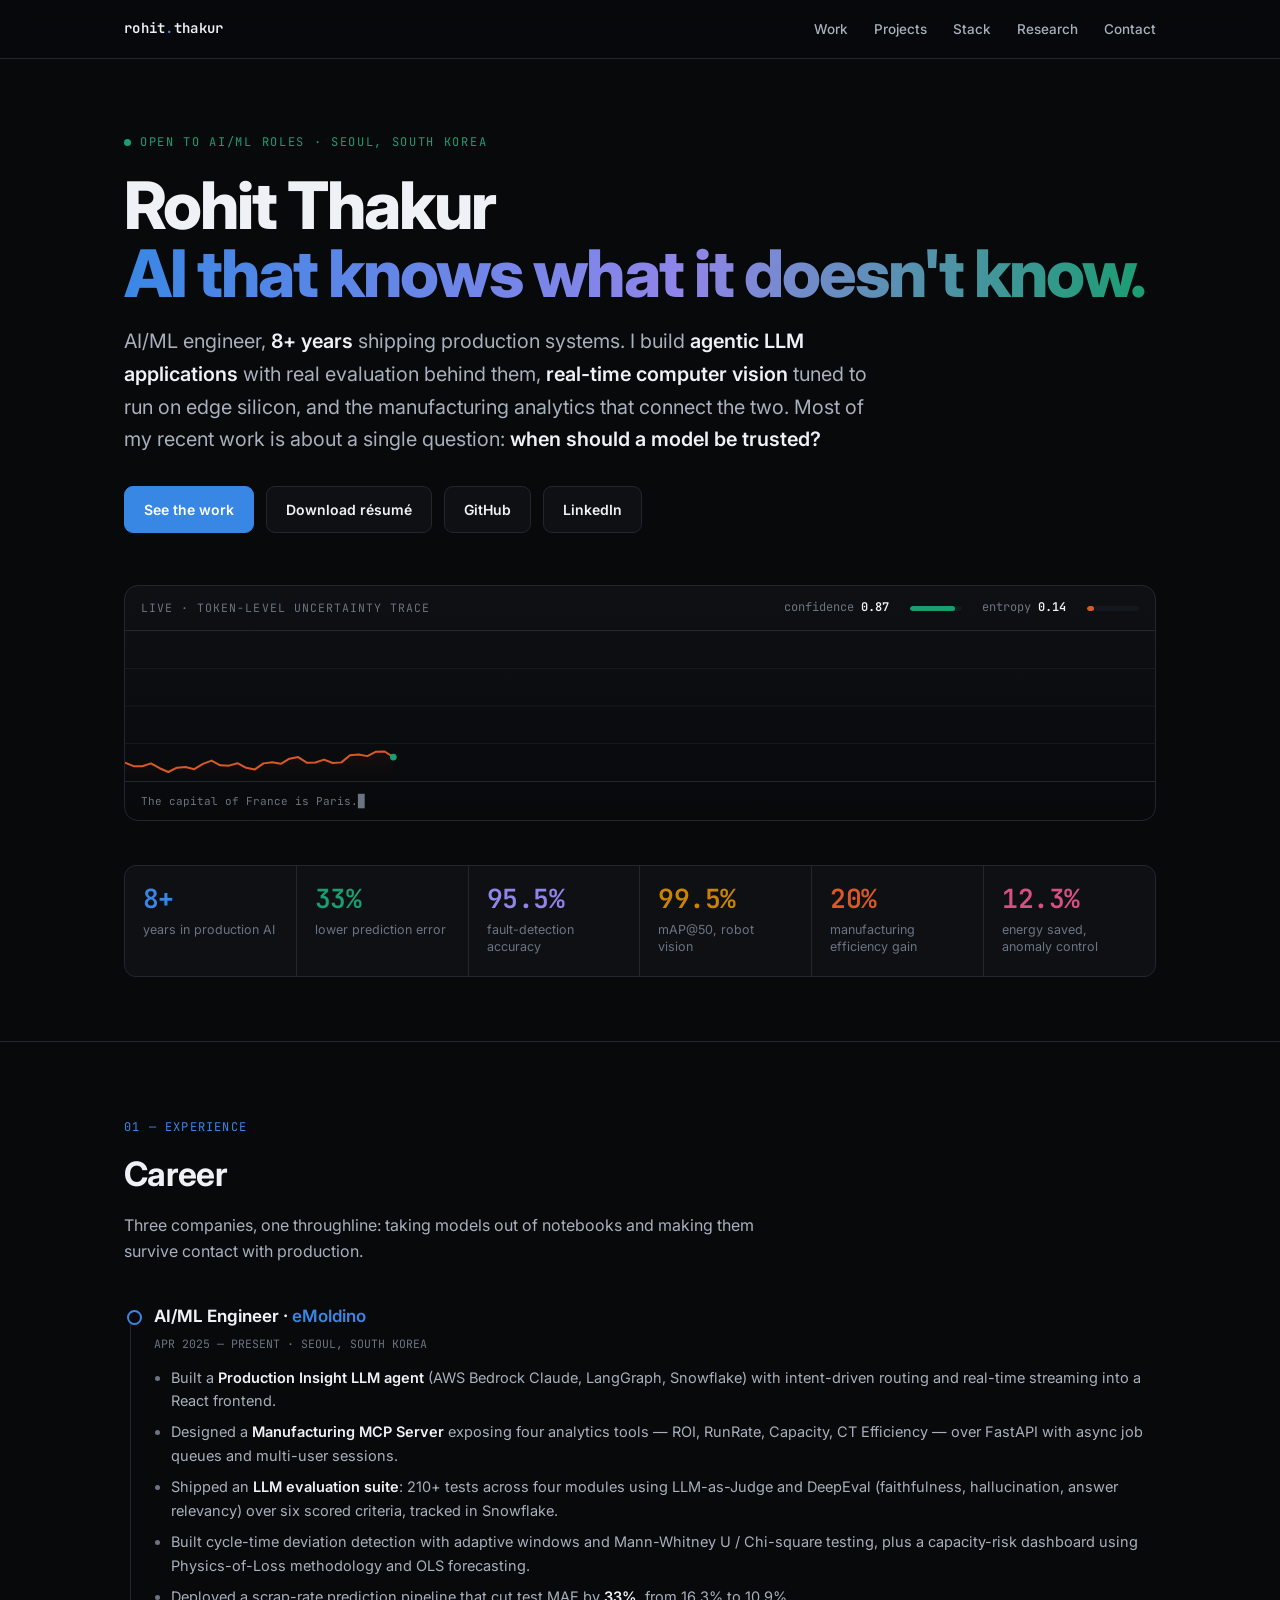
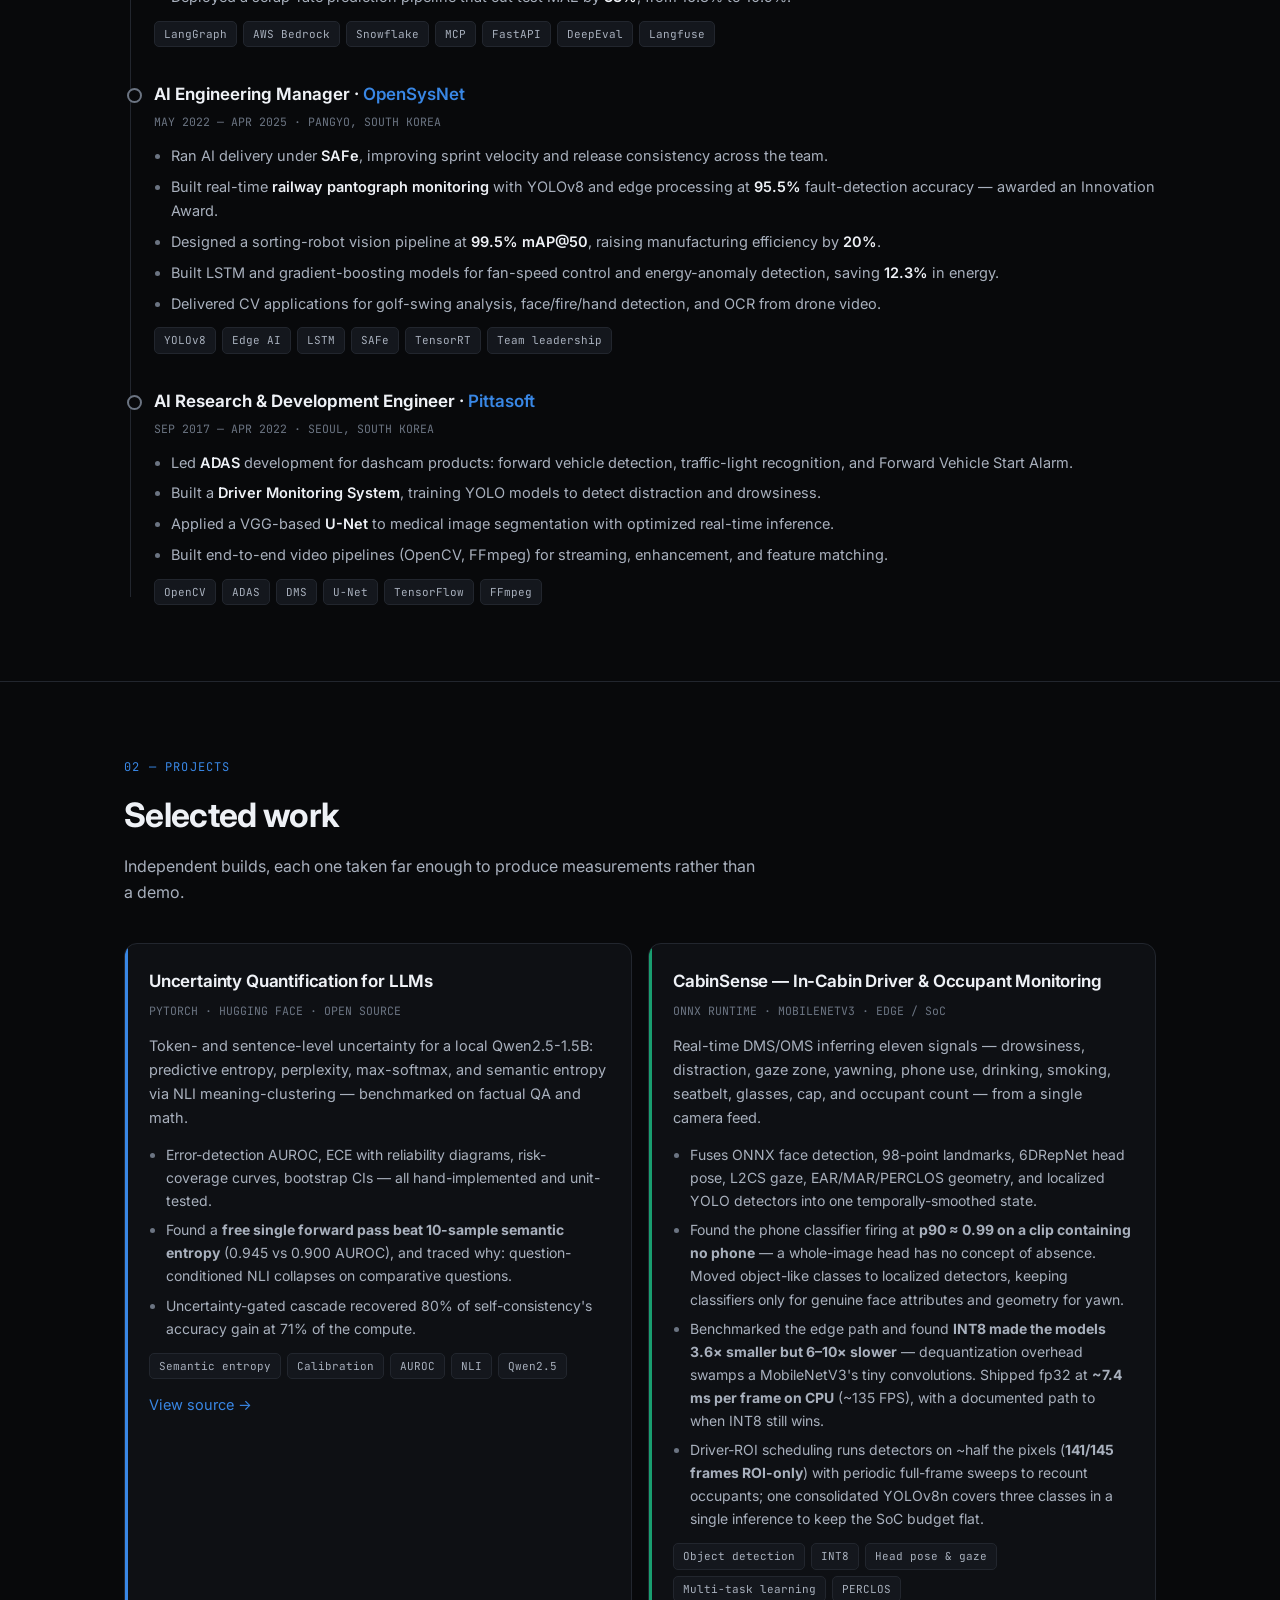
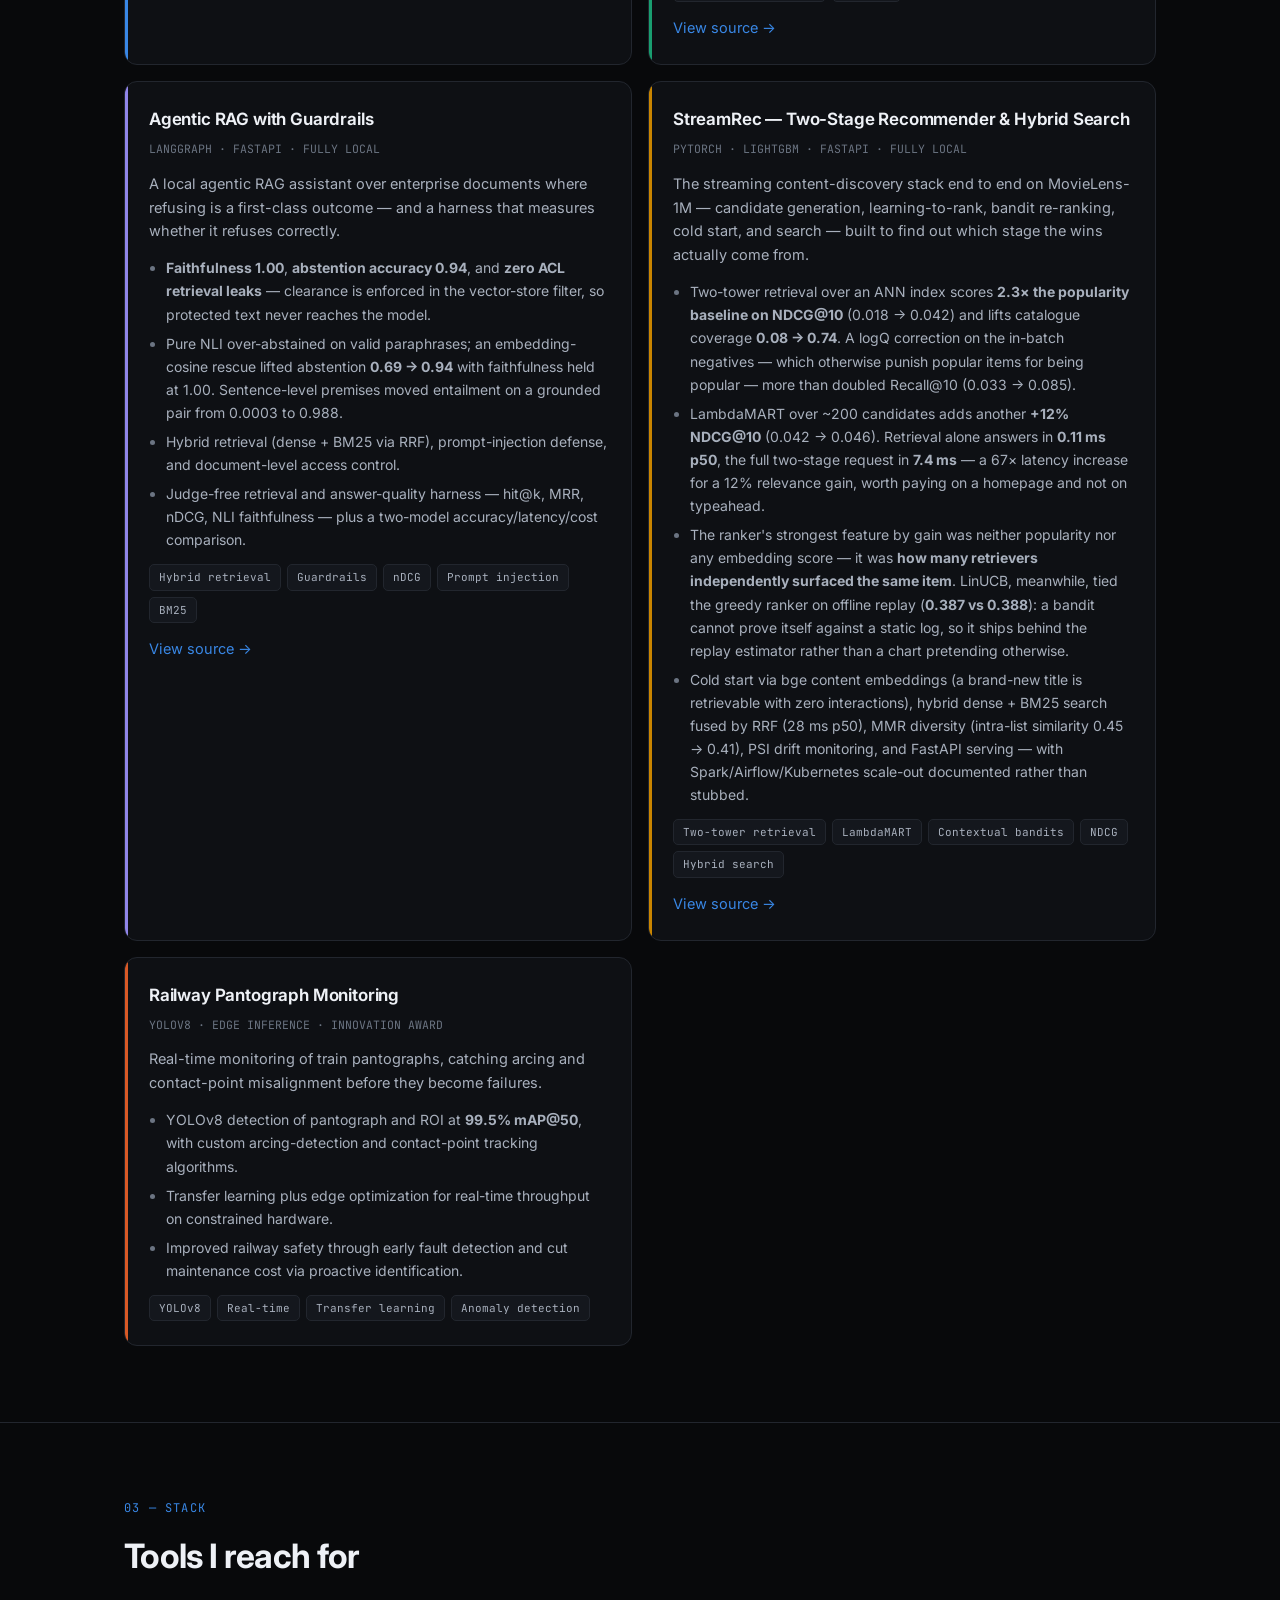
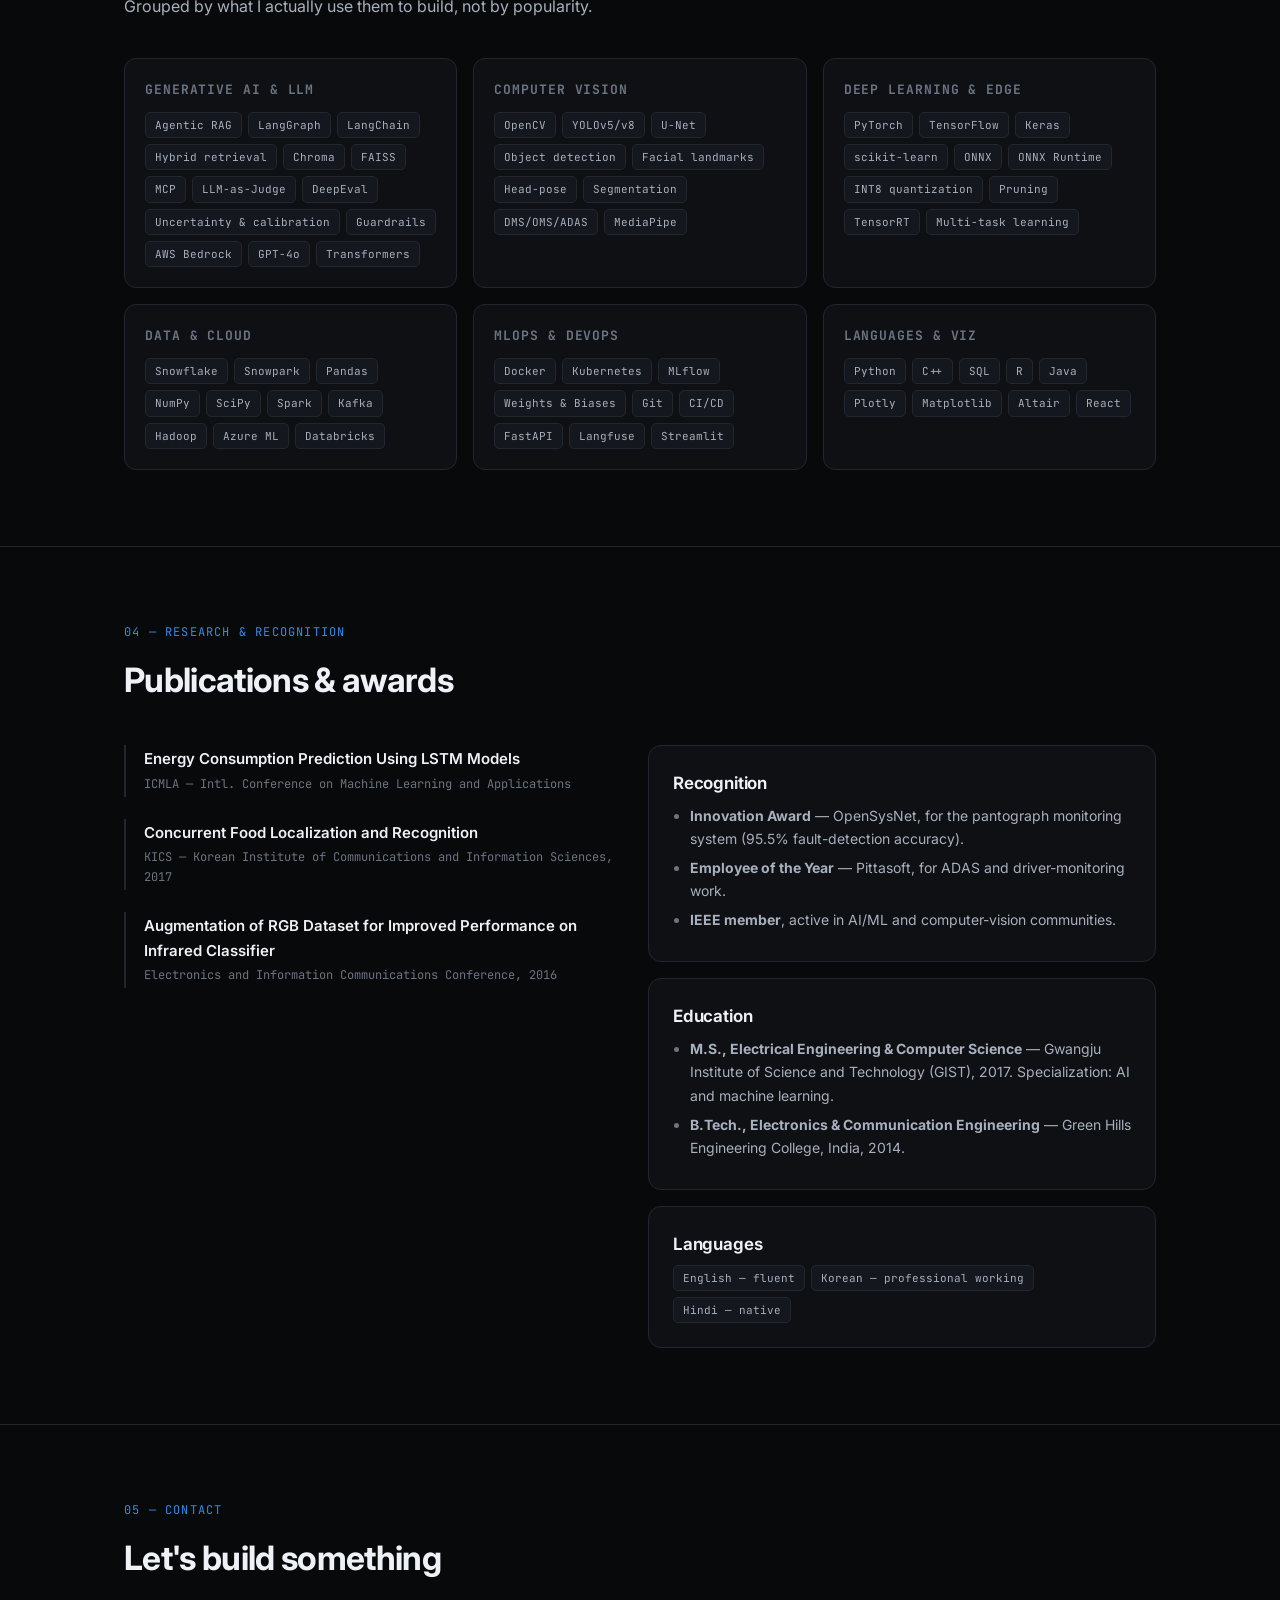
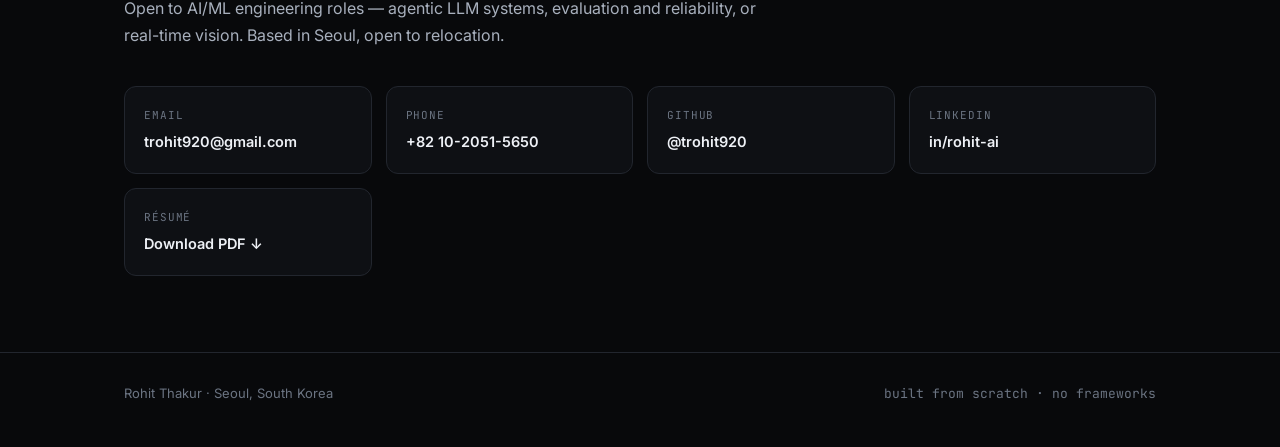
==== index.html @ 55d4eff2 "Add StreamRec project card" ====
<!doctype html>
<html lang="en">
<head>
<meta charset="utf-8">
<meta name="viewport" content="width=device-width, initial-scale=1">
<title>Rohit Thakur — AI/ML Engineer</title>
<meta name="description" content="AI/ML engineer with 8+ years building production AI: agentic LLM systems with measured evaluation, real-time edge computer vision, and manufacturing analytics. Seoul, South Korea.">
<meta name="author" content="Rohit Thakur">
<meta property="og:title" content="Rohit Thakur — AI/ML Engineer">
<meta property="og:description" content="Agentic LLM systems, uncertainty quantification, and real-time edge vision. 8+ years shipping production AI.">
<meta property="og:type" content="website">
<meta property="og:url" content="https://trohit920.github.io">
<link rel="preconnect" href="https://fonts.googleapis.com">
<link rel="preconnect" href="https://fonts.gstatic.com" crossorigin>
<link href="https://fonts.googleapis.com/css2?family=Inter:wght@300;400;500;600;700;800&family=JetBrains+Mono:wght@400;500;600&display=swap" rel="stylesheet">
<link rel="icon" href="data:image/svg+xml,<svg xmlns='http://www.w3.org/2000/svg' viewBox='0 0 100 100'><text y='.9em' font-size='90'>📐</text></svg>">
<style>
:root{
  --bg:#08090b; --bg-1:#0e1014; --bg-2:#14171d; --line:#22262e;
  --ink:#eef1f6; --ink-2:#a8b0bd; --ink-3:#6b7482;
  --blue:#3987e5; --aqua:#199e70; --orange:#d95926; --yellow:#c98500; --violet:#9085e9;
  --mono:'JetBrains Mono',ui-monospace,SFMono-Regular,Menlo,monospace;
  --sans:'Inter',system-ui,-apple-system,sans-serif;
  --maxw:1080px;
}
*{box-sizing:border-box}
html{scroll-behavior:smooth}
body{
  margin:0;background:var(--bg);color:var(--ink);font-family:var(--sans);
  font-size:16px;line-height:1.65;-webkit-font-smoothing:antialiased;
  overflow-x:hidden;
}
.wrap{max-width:var(--maxw);margin:0 auto;padding:0 24px}
a{color:var(--blue);text-decoration:none}
a:hover{text-decoration:underline}
:focus-visible{outline:2px solid var(--blue);outline-offset:3px;border-radius:3px}

/* ---------- nav ---------- */
nav{
  position:sticky;top:0;z-index:60;background:rgba(8,9,11,.82);
  backdrop-filter:blur(12px);border-bottom:1px solid var(--line);
}
nav .wrap{display:flex;align-items:center;justify-content:space-between;height:58px}
.brand{font-family:var(--mono);font-size:14px;font-weight:600;color:var(--ink);letter-spacing:.02em}
.brand span{color:var(--blue)}
.navlinks{display:flex;gap:26px}
.navlinks a{font-size:13.5px;color:var(--ink-2);font-weight:500}
.navlinks a:hover{color:var(--ink);text-decoration:none}
@media(max-width:720px){.navlinks{display:none}}

/* ---------- hero ---------- */
.hero{padding:74px 0 64px;position:relative}
.eyebrow{
  font-family:var(--mono);font-size:12px;color:var(--aqua);
  letter-spacing:.14em;text-transform:uppercase;margin-bottom:18px;
  display:flex;align-items:center;gap:9px;
}
.dot{width:7px;height:7px;border-radius:50%;background:var(--aqua);
  box-shadow:0 0 0 0 rgba(25,158,112,.7);animation:pulse 2.4s infinite}
@keyframes pulse{
  0%{box-shadow:0 0 0 0 rgba(25,158,112,.55)}
  70%{box-shadow:0 0 0 9px rgba(25,158,112,0)}
  100%{box-shadow:0 0 0 0 rgba(25,158,112,0)}
}
h1{font-size:clamp(2.5rem,6.2vw,4.1rem);line-height:1.04;margin:0 0 18px;
  font-weight:800;letter-spacing:-.03em}
h1 .grad{background:linear-gradient(103deg,var(--blue),var(--violet) 55%,var(--aqua));
  -webkit-background-clip:text;background-clip:text;color:transparent}
.tagline{font-size:clamp(1.02rem,2.1vw,1.24rem);color:var(--ink-2);max-width:62ch;margin:0 0 30px}
.tagline b{color:var(--ink);font-weight:600}
.cta{display:flex;gap:12px;flex-wrap:wrap;margin-bottom:52px}
.btn{
  display:inline-flex;align-items:center;gap:8px;padding:11px 19px;border-radius:9px;
  font-size:14px;font-weight:600;border:1px solid var(--line);
  background:var(--bg-1);color:var(--ink);transition:.18s;font-family:var(--sans);
}
.btn:hover{text-decoration:none;border-color:var(--blue);transform:translateY(-1px)}
.btn.primary{background:var(--blue);border-color:var(--blue);color:#fff}
.btn.primary:hover{background:#2f77d0}

/* ---------- live uncertainty panel ---------- */
.panel{
  border:1px solid var(--line);border-radius:14px;background:
  linear-gradient(180deg,var(--bg-1),var(--bg));overflow:hidden;
}
.panel-head{
  display:flex;align-items:center;justify-content:space-between;gap:14px;
  padding:12px 16px;border-bottom:1px solid var(--line);flex-wrap:wrap;
}
.panel-title{font-family:var(--mono);font-size:11.5px;color:var(--ink-3);letter-spacing:.09em;text-transform:uppercase}
.readouts{display:flex;gap:20px;flex-wrap:wrap}
.readout{font-family:var(--mono);font-size:12px;color:var(--ink-3);display:flex;align-items:center;gap:7px}
.readout b{color:var(--ink);font-weight:600;font-variant-numeric:tabular-nums;min-width:42px;display:inline-block}
.meter{width:52px;height:5px;border-radius:3px;background:var(--bg-2);overflow:hidden}
.meter i{display:block;height:100%;border-radius:3px;transition:width .35s ease}
canvas{display:block;width:100%;height:150px}
.panel-foot{padding:10px 16px;border-top:1px solid var(--line);
  font-family:var(--mono);font-size:11px;color:var(--ink-3)}

/* ---------- metric strip ---------- */
.metrics{
  display:grid;grid-template-columns:repeat(auto-fit,minmax(148px,1fr));
  gap:1px;background:var(--line);border:1px solid var(--line);
  border-radius:12px;overflow:hidden;margin-top:44px;
}
.metric{background:var(--bg-1);padding:20px 18px}
.metric .n{font-family:var(--mono);font-size:1.65rem;font-weight:600;letter-spacing:-.02em;line-height:1}
.metric .l{font-size:12.5px;color:var(--ink-3);margin-top:8px;line-height:1.4}

/* ---------- sections ---------- */
section{padding:76px 0;border-top:1px solid var(--line)}
.sec-head{margin-bottom:38px}
.sec-num{font-family:var(--mono);font-size:12px;color:var(--blue);letter-spacing:.1em;margin-bottom:9px}
h2{font-size:clamp(1.6rem,3.4vw,2.1rem);margin:0 0 10px;font-weight:700;letter-spacing:-.02em}
.sec-sub{color:var(--ink-2);max-width:64ch;margin:0}

/* ---------- cards ---------- */
.grid{display:grid;gap:16px}
.g2{grid-template-columns:repeat(auto-fit,minmax(430px,1fr))}
.g3{grid-template-columns:repeat(auto-fit,minmax(300px,1fr))}
.card{
  background:var(--bg-1);border:1px solid var(--line);border-radius:13px;
  padding:24px;transition:.2s;position:relative;overflow:hidden;
}
.card:hover{border-color:#2f3742;transform:translateY(-2px)}
.card h3{margin:0 0 6px;font-size:1.06rem;font-weight:650;letter-spacing:-.01em}
.card .meta{font-family:var(--mono);font-size:11.5px;color:var(--ink-3);margin-bottom:13px}
.card p{margin:0 0 13px;color:var(--ink-2);font-size:14.5px}
.card ul{margin:0 0 13px;padding-left:17px;color:var(--ink-2);font-size:14px}
.card li{margin-bottom:6px}
.card li::marker{color:var(--ink-3)}
.tags{display:flex;flex-wrap:wrap;gap:6px}
.tag{
  font-family:var(--mono);font-size:11px;padding:3px 9px;border-radius:5px;
  background:var(--bg-2);color:var(--ink-2);border:1px solid var(--line);
}
.accent-l{position:absolute;left:0;top:0;bottom:0;width:3px}

/* ---------- timeline ---------- */
.tl{position:relative;padding-left:30px}
.tl::before{content:"";position:absolute;left:6px;top:8px;bottom:8px;width:1px;background:var(--line)}
.tl-item{position:relative;padding-bottom:34px}
.tl-item:last-child{padding-bottom:0}
.tl-item::before{
  content:"";position:absolute;left:-27px;top:7px;width:11px;height:11px;border-radius:50%;
  background:var(--bg);border:2px solid var(--blue);
}
.tl-item.past::before{border-color:var(--ink-3)}
.tl-role{font-size:1.06rem;font-weight:650;margin:0}
.tl-co{color:var(--blue);font-weight:600}
.tl-when{font-family:var(--mono);font-size:11.5px;color:var(--ink-3);margin:4px 0 12px}
.tl-item ul{margin:0 0 12px;padding-left:17px;color:var(--ink-2);font-size:14.5px}
.tl-item li{margin-bottom:7px}
.tl-item li::marker{color:var(--ink-3)}
.tl-item li b{color:var(--ink);font-weight:600}

/* ---------- skills ---------- */
.skill{background:var(--bg-1);border:1px solid var(--line);border-radius:12px;padding:20px}
.skill h4{margin:0 0 12px;font-size:13px;font-family:var(--mono);color:var(--ink-3);
  letter-spacing:.07em;text-transform:uppercase}

/* ---------- publications ---------- */
.pub{border-left:2px solid var(--line);padding:2px 0 2px 18px;margin-bottom:22px}
.pub:hover{border-left-color:var(--violet)}
.pub .t{font-weight:600;font-size:15px;margin-bottom:3px}
.pub .v{font-family:var(--mono);font-size:12px;color:var(--ink-3)}

/* ---------- contact ---------- */
.contact-grid{display:grid;grid-template-columns:repeat(auto-fit,minmax(230px,1fr));gap:14px;margin-top:26px}
.cc{background:var(--bg-1);border:1px solid var(--line);border-radius:12px;padding:19px;transition:.18s}
.cc:hover{border-color:var(--blue);text-decoration:none;transform:translateY(-2px)}
.cc .k{font-family:var(--mono);font-size:11px;color:var(--ink-3);letter-spacing:.08em;text-transform:uppercase;margin-bottom:6px}
.cc .v{color:var(--ink);font-weight:600;font-size:14.5px;word-break:break-word}

footer{border-top:1px solid var(--line);padding:30px 0 42px;color:var(--ink-3);font-size:13px}
footer .wrap{display:flex;justify-content:space-between;gap:14px;flex-wrap:wrap}
.mono{font-family:var(--mono)}

/* ---------- reveal ---------- */
.reveal{opacity:0;transform:translateY(14px);transition:opacity .55s ease,transform .55s ease}
.reveal.in{opacity:1;transform:none}
@media(prefers-reduced-motion:reduce){
  .reveal{opacity:1;transform:none;transition:none}
  .dot{animation:none}
  html{scroll-behavior:auto}
}
</style>
</head>
<body>

<nav>
  <div class="wrap">
    <div class="brand">rohit<span>.</span>thakur</div>
    <div class="navlinks">
      <a href="#work">Work</a>
      <a href="#projects">Projects</a>
      <a href="#stack">Stack</a>
      <a href="#research">Research</a>
      <a href="#contact">Contact</a>
    </div>
  </div>
</nav>

<header class="hero">
  <div class="wrap">
    <div class="eyebrow"><span class="dot"></span>Open to AI/ML roles &middot; Seoul, South Korea</div>
    <h1>Rohit Thakur<br><span class="grad">AI that knows what it doesn't know.</span></h1>
    <p class="tagline">
      AI/ML engineer, <b>8+ years</b> shipping production systems. I build
      <b>agentic LLM applications</b> with real evaluation behind them,
      <b>real-time computer vision</b> tuned to run on edge silicon, and the
      manufacturing analytics that connect the two. Most of my recent work is
      about a single question: <b>when should a model be trusted?</b>
    </p>
    <div class="cta">
      <a class="btn primary" href="#projects">See the work</a>
      <a class="btn" href="Rohit_Thakur_Resume.pdf" download>Download résumé</a>
      <a class="btn" href="https://github.com/trohit920">GitHub</a>
      <a class="btn" href="https://www.linkedin.com/in/rohit-ai/">LinkedIn</a>
    </div>

    <div class="panel" id="uqpanel">
      <div class="panel-head">
        <div class="panel-title">live &middot; token-level uncertainty trace</div>
        <div class="readouts">
          <div class="readout">confidence
            <b id="rConf">0.94</b>
            <span class="meter"><i id="mConf" style="width:94%;background:var(--aqua)"></i></span>
          </div>
          <div class="readout">entropy
            <b id="rEnt">0.21</b>
            <span class="meter"><i id="mEnt" style="width:21%;background:var(--orange)"></i></span>
          </div>
        </div>
      </div>
      <canvas id="uq" aria-label="Animated chart of a language model's per-token entropy, spiking where the model is unsure"></canvas>
      <div class="panel-foot" id="uqfoot">generating&hellip;</div>
    </div>

    <div class="metrics">
      <div class="metric"><div class="n" style="color:var(--blue)">8+</div><div class="l">years in production AI</div></div>
      <div class="metric"><div class="n" style="color:var(--aqua)">33%</div><div class="l">lower prediction error</div></div>
      <div class="metric"><div class="n" style="color:var(--violet)">95.5%</div><div class="l">fault-detection accuracy</div></div>
      <div class="metric"><div class="n" style="color:var(--yellow)">99.5%</div><div class="l">mAP@50, robot vision</div></div>
      <div class="metric"><div class="n" style="color:var(--orange)">20%</div><div class="l">manufacturing efficiency gain</div></div>
      <div class="metric"><div class="n" style="color:#d55181">12.3%</div><div class="l">energy saved, anomaly control</div></div>
    </div>
  </div>
</header>

<section id="work">
  <div class="wrap">
    <div class="sec-head reveal">
      <div class="sec-num">01 — EXPERIENCE</div>
      <h2>Career</h2>
      <p class="sec-sub">Three companies, one throughline: taking models out of notebooks and making them survive contact with production.</p>
    </div>

    <div class="tl">
      <div class="tl-item reveal">
        <p class="tl-role">AI/ML Engineer &middot; <span class="tl-co">eMoldino</span></p>
        <div class="tl-when">APR 2025 — PRESENT &middot; SEOUL, SOUTH KOREA</div>
        <ul>
          <li>Built a <b>Production Insight LLM agent</b> (AWS Bedrock Claude, LangGraph, Snowflake) with intent-driven routing and real-time streaming into a React frontend.</li>
          <li>Designed a <b>Manufacturing MCP Server</b> exposing four analytics tools — ROI, RunRate, Capacity, CT Efficiency — over FastAPI with async job queues and multi-user sessions.</li>
          <li>Shipped an <b>LLM evaluation suite</b>: 210+ tests across four modules using LLM-as-Judge and DeepEval (faithfulness, hallucination, answer relevancy) over six scored criteria, tracked in Snowflake.</li>
          <li>Built cycle-time deviation detection with adaptive windows and Mann-Whitney U / Chi-square testing, plus a capacity-risk dashboard using Physics-of-Loss methodology and OLS forecasting.</li>
          <li>Deployed a scrap-rate prediction pipeline that cut test MAE by <b>33%</b>, from 16.3% to 10.9%.</li>
        </ul>
        <div class="tags">
          <span class="tag">LangGraph</span><span class="tag">AWS Bedrock</span><span class="tag">Snowflake</span>
          <span class="tag">MCP</span><span class="tag">FastAPI</span><span class="tag">DeepEval</span><span class="tag">Langfuse</span>
        </div>
      </div>

      <div class="tl-item past reveal">
        <p class="tl-role">AI Engineering Manager &middot; <span class="tl-co">OpenSysNet</span></p>
        <div class="tl-when">MAY 2022 — APR 2025 &middot; PANGYO, SOUTH KOREA</div>
        <ul>
          <li>Ran AI delivery under <b>SAFe</b>, improving sprint velocity and release consistency across the team.</li>
          <li>Built real-time <b>railway pantograph monitoring</b> with YOLOv8 and edge processing at <b>95.5%</b> fault-detection accuracy — awarded an Innovation Award.</li>
          <li>Designed a sorting-robot vision pipeline at <b>99.5% mAP@50</b>, raising manufacturing efficiency by <b>20%</b>.</li>
          <li>Built LSTM and gradient-boosting models for fan-speed control and energy-anomaly detection, saving <b>12.3%</b> in energy.</li>
          <li>Delivered CV applications for golf-swing analysis, face/fire/hand detection, and OCR from drone video.</li>
        </ul>
        <div class="tags">
          <span class="tag">YOLOv8</span><span class="tag">Edge AI</span><span class="tag">LSTM</span>
          <span class="tag">SAFe</span><span class="tag">TensorRT</span><span class="tag">Team leadership</span>
        </div>
      </div>

      <div class="tl-item past reveal">
        <p class="tl-role">AI Research &amp; Development Engineer &middot; <span class="tl-co">Pittasoft</span></p>
        <div class="tl-when">SEP 2017 — APR 2022 &middot; SEOUL, SOUTH KOREA</div>
        <ul>
          <li>Led <b>ADAS</b> development for dashcam products: forward vehicle detection, traffic-light recognition, and Forward Vehicle Start Alarm.</li>
          <li>Built a <b>Driver Monitoring System</b>, training YOLO models to detect distraction and drowsiness.</li>
          <li>Applied a VGG-based <b>U-Net</b> to medical image segmentation with optimized real-time inference.</li>
          <li>Built end-to-end video pipelines (OpenCV, FFmpeg) for streaming, enhancement, and feature matching.</li>
        </ul>
        <div class="tags">
          <span class="tag">OpenCV</span><span class="tag">ADAS</span><span class="tag">DMS</span>
          <span class="tag">U-Net</span><span class="tag">TensorFlow</span><span class="tag">FFmpeg</span>
        </div>
      </div>
    </div>
  </div>
</section>

<section id="projects">
  <div class="wrap">
    <div class="sec-head reveal">
      <div class="sec-num">02 — PROJECTS</div>
      <h2>Selected work</h2>
      <p class="sec-sub">Independent builds, each one taken far enough to produce measurements rather than a demo.</p>
    </div>

    <div class="grid g2">
      <article class="card reveal">
        <span class="accent-l" style="background:var(--blue)"></span>
        <h3>Uncertainty Quantification for LLMs</h3>
        <div class="meta">PYTORCH &middot; HUGGING FACE &middot; OPEN SOURCE</div>
        <p>Token- and sentence-level uncertainty for a local Qwen2.5-1.5B: predictive entropy, perplexity, max-softmax, and semantic entropy via NLI meaning-clustering — benchmarked on factual QA and math.</p>
        <ul>
          <li>Error-detection AUROC, ECE with reliability diagrams, risk-coverage curves, bootstrap CIs — all hand-implemented and unit-tested.</li>
          <li>Found a <b>free single forward pass beat 10-sample semantic entropy</b> (0.945 vs 0.900 AUROC), and traced why: question-conditioned NLI collapses on comparative questions.</li>
          <li>Uncertainty-gated cascade recovered 80% of self-consistency's accuracy gain at 71% of the compute.</li>
        </ul>
        <div class="tags">
          <span class="tag">Semantic entropy</span><span class="tag">Calibration</span>
          <span class="tag">AUROC</span><span class="tag">NLI</span><span class="tag">Qwen2.5</span>
        </div>
        <p style="margin:14px 0 0"><a href="https://github.com/trohit920/llm-uncertainty-quantification">View source →</a></p>
      </article>

      <article class="card reveal">
        <span class="accent-l" style="background:var(--aqua)"></span>
        <h3>CabinSense — In-Cabin Driver &amp; Occupant Monitoring</h3>
        <div class="meta">ONNX RUNTIME &middot; MOBILENETV3 &middot; EDGE / SoC</div>
        <p>Real-time DMS/OMS inferring eleven signals — drowsiness, distraction, gaze zone, yawning, phone use, drinking, smoking, seatbelt, glasses, cap, and occupant count — from a single camera feed.</p>
        <ul>
          <li>Fuses ONNX face detection, 98-point landmarks, 6DRepNet head pose, L2CS gaze, EAR/MAR/PERCLOS geometry, and localized YOLO detectors into one temporally-smoothed state.</li>
          <li>Found the phone classifier firing at <b>p90 ≈ 0.99 on a clip containing no phone</b> — a whole-image head has no concept of absence. Moved object-like classes to localized detectors, keeping classifiers only for genuine face attributes and geometry for yawn.</li>
          <li>Benchmarked the edge path and found <b>INT8 made the models 3.6× smaller but 6–10× slower</b> — dequantization overhead swamps a MobileNetV3's tiny convolutions. Shipped fp32 at <b>~7.4 ms per frame on CPU</b> (~135 FPS), with a documented path to when INT8 still wins.</li>
          <li>Driver-ROI scheduling runs detectors on ~half the pixels (<b>141/145 frames ROI-only</b>) with periodic full-frame sweeps to recount occupants; one consolidated YOLOv8n covers three classes in a single inference to keep the SoC budget flat.</li>
        </ul>
        <div class="tags">
          <span class="tag">Object detection</span><span class="tag">INT8</span>
          <span class="tag">Head pose &amp; gaze</span><span class="tag">Multi-task learning</span><span class="tag">PERCLOS</span>
        </div>
        <p style="margin:14px 0 0"><a href="https://github.com/trohit920/cabinsense">View source →</a></p>
      </article>

      <article class="card reveal">
        <span class="accent-l" style="background:var(--violet)"></span>
        <h3>Agentic RAG with Guardrails</h3>
        <div class="meta">LANGGRAPH &middot; FASTAPI &middot; FULLY LOCAL</div>
        <p>A local agentic RAG assistant over enterprise documents where refusing is a first-class outcome — and a harness that measures whether it refuses correctly.</p>
        <ul>
          <li><b>Faithfulness 1.00</b>, <b>abstention accuracy 0.94</b>, and <b>zero ACL retrieval leaks</b> — clearance is enforced in the vector-store filter, so protected text never reaches the model.</li>
          <li>Pure NLI over-abstained on valid paraphrases; an embedding-cosine rescue lifted abstention <b>0.69 → 0.94</b> with faithfulness held at 1.00. Sentence-level premises moved entailment on a grounded pair from 0.0003 to 0.988.</li>
          <li>Hybrid retrieval (dense + BM25 via RRF), prompt-injection defense, and document-level access control.</li>
          <li>Judge-free retrieval and answer-quality harness — hit@k, MRR, nDCG, NLI faithfulness — plus a two-model accuracy/latency/cost comparison.</li>
        </ul>
        <div class="tags">
          <span class="tag">Hybrid retrieval</span><span class="tag">Guardrails</span>
          <span class="tag">nDCG</span><span class="tag">Prompt injection</span><span class="tag">BM25</span>
        </div>
        <p style="margin:14px 0 0"><a href="https://github.com/trohit920/agentic-rag-guardrails">View source →</a></p>
      </article>

      <article class="card reveal">
        <span class="accent-l" style="background:var(--yellow)"></span>
        <h3>StreamRec — Two-Stage Recommender &amp; Hybrid Search</h3>
        <div class="meta">PYTORCH &middot; LIGHTGBM &middot; FASTAPI &middot; FULLY LOCAL</div>
        <p>The streaming content-discovery stack end to end on MovieLens-1M — candidate generation, learning-to-rank, bandit re-ranking, cold start, and search — built to find out which stage the wins actually come from.</p>
        <ul>
          <li>Two-tower retrieval over an ANN index scores <b>2.3× the popularity baseline on NDCG@10</b> (0.018 → 0.042) and lifts catalogue coverage <b>0.08 → 0.74</b>. A logQ correction on the in-batch negatives — which otherwise punish popular items for being popular — more than doubled Recall@10 (0.033 → 0.085).</li>
          <li>LambdaMART over ~200 candidates adds another <b>+12% NDCG@10</b> (0.042 → 0.046). Retrieval alone answers in <b>0.11 ms p50</b>, the full two-stage request in <b>7.4 ms</b> — a 67× latency increase for a 12% relevance gain, worth paying on a homepage and not on typeahead.</li>
          <li>The ranker's strongest feature by gain was neither popularity nor any embedding score — it was <b>how many retrievers independently surfaced the same item</b>. LinUCB, meanwhile, tied the greedy ranker on offline replay (<b>0.387 vs 0.388</b>): a bandit cannot prove itself against a static log, so it ships behind the replay estimator rather than a chart pretending otherwise.</li>
          <li>Cold start via bge content embeddings (a brand-new title is retrievable with zero interactions), hybrid dense + BM25 search fused by RRF (28 ms p50), MMR diversity (intra-list similarity 0.45 → 0.41), PSI drift monitoring, and FastAPI serving — with Spark/Airflow/Kubernetes scale-out documented rather than stubbed.</li>
        </ul>
        <div class="tags">
          <span class="tag">Two-tower retrieval</span><span class="tag">LambdaMART</span>
          <span class="tag">Contextual bandits</span><span class="tag">NDCG</span><span class="tag">Hybrid search</span>
        </div>
        <p style="margin:14px 0 0"><a href="https://github.com/trohit920/streamrec">View source →</a></p>
      </article>

      <article class="card reveal">
        <span class="accent-l" style="background:var(--orange)"></span>
        <h3>Railway Pantograph Monitoring</h3>
        <div class="meta">YOLOV8 &middot; EDGE INFERENCE &middot; INNOVATION AWARD</div>
        <p>Real-time monitoring of train pantographs, catching arcing and contact-point misalignment before they become failures.</p>
        <ul>
          <li>YOLOv8 detection of pantograph and ROI at <b>99.5% mAP@50</b>, with custom arcing-detection and contact-point tracking algorithms.</li>
          <li>Transfer learning plus edge optimization for real-time throughput on constrained hardware.</li>
          <li>Improved railway safety through early fault detection and cut maintenance cost via proactive identification.</li>
        </ul>
        <div class="tags">
          <span class="tag">YOLOv8</span><span class="tag">Real-time</span>
          <span class="tag">Transfer learning</span><span class="tag">Anomaly detection</span>
        </div>
      </article>
    </div>
  </div>
</section>

<section id="stack">
  <div class="wrap">
    <div class="sec-head reveal">
      <div class="sec-num">03 — STACK</div>
      <h2>Tools I reach for</h2>
      <p class="sec-sub">Grouped by what I actually use them to build, not by popularity.</p>
    </div>

    <div class="grid g3">
      <div class="skill reveal">
        <h4>Generative AI &amp; LLM</h4>
        <div class="tags">
          <span class="tag">Agentic RAG</span><span class="tag">LangGraph</span><span class="tag">LangChain</span>
          <span class="tag">Hybrid retrieval</span><span class="tag">Chroma</span><span class="tag">FAISS</span>
          <span class="tag">MCP</span><span class="tag">LLM-as-Judge</span><span class="tag">DeepEval</span>
          <span class="tag">Uncertainty &amp; calibration</span><span class="tag">Guardrails</span>
          <span class="tag">AWS Bedrock</span><span class="tag">GPT-4o</span><span class="tag">Transformers</span>
        </div>
      </div>
      <div class="skill reveal">
        <h4>Computer Vision</h4>
        <div class="tags">
          <span class="tag">OpenCV</span><span class="tag">YOLOv5/v8</span><span class="tag">U-Net</span>
          <span class="tag">Object detection</span><span class="tag">Facial landmarks</span>
          <span class="tag">Head-pose</span><span class="tag">Segmentation</span>
          <span class="tag">DMS/OMS/ADAS</span><span class="tag">MediaPipe</span>
        </div>
      </div>
      <div class="skill reveal">
        <h4>Deep Learning &amp; Edge</h4>
        <div class="tags">
          <span class="tag">PyTorch</span><span class="tag">TensorFlow</span><span class="tag">Keras</span>
          <span class="tag">scikit-learn</span><span class="tag">ONNX</span><span class="tag">ONNX Runtime</span>
          <span class="tag">INT8 quantization</span><span class="tag">Pruning</span>
          <span class="tag">TensorRT</span><span class="tag">Multi-task learning</span>
        </div>
      </div>
      <div class="skill reveal">
        <h4>Data &amp; Cloud</h4>
        <div class="tags">
          <span class="tag">Snowflake</span><span class="tag">Snowpark</span><span class="tag">Pandas</span>
          <span class="tag">NumPy</span><span class="tag">SciPy</span><span class="tag">Spark</span>
          <span class="tag">Kafka</span><span class="tag">Hadoop</span><span class="tag">Azure ML</span><span class="tag">Databricks</span>
        </div>
      </div>
      <div class="skill reveal">
        <h4>MLOps &amp; DevOps</h4>
        <div class="tags">
          <span class="tag">Docker</span><span class="tag">Kubernetes</span><span class="tag">MLflow</span>
          <span class="tag">Weights &amp; Biases</span><span class="tag">Git</span><span class="tag">CI/CD</span>
          <span class="tag">FastAPI</span><span class="tag">Langfuse</span><span class="tag">Streamlit</span>
        </div>
      </div>
      <div class="skill reveal">
        <h4>Languages &amp; Viz</h4>
        <div class="tags">
          <span class="tag">Python</span><span class="tag">C++</span><span class="tag">SQL</span>
          <span class="tag">R</span><span class="tag">Java</span><span class="tag">Plotly</span>
          <span class="tag">Matplotlib</span><span class="tag">Altair</span><span class="tag">React</span>
        </div>
      </div>
    </div>
  </div>
</section>

<section id="research">
  <div class="wrap">
    <div class="sec-head reveal">
      <div class="sec-num">04 — RESEARCH &amp; RECOGNITION</div>
      <h2>Publications &amp; awards</h2>
    </div>

    <div class="grid g2">
      <div class="reveal">
        <div class="pub">
          <div class="t">Energy Consumption Prediction Using LSTM Models</div>
          <div class="v">ICMLA — Intl. Conference on Machine Learning and Applications</div>
        </div>
        <div class="pub">
          <div class="t">Concurrent Food Localization and Recognition</div>
          <div class="v">KICS — Korean Institute of Communications and Information Sciences, 2017</div>
        </div>
        <div class="pub">
          <div class="t">Augmentation of RGB Dataset for Improved Performance on Infrared Classifier</div>
          <div class="v">Electronics and Information Communications Conference, 2016</div>
        </div>
      </div>

      <div class="reveal">
        <div class="card" style="margin-bottom:16px">
          <h3>Recognition</h3>
          <ul style="margin-bottom:0">
            <li><b>Innovation Award</b> — OpenSysNet, for the pantograph monitoring system (95.5% fault-detection accuracy).</li>
            <li><b>Employee of the Year</b> — Pittasoft, for ADAS and driver-monitoring work.</li>
            <li><b>IEEE member</b>, active in AI/ML and computer-vision communities.</li>
          </ul>
        </div>
        <div class="card">
          <h3>Education</h3>
          <ul style="margin-bottom:0">
            <li><b>M.S., Electrical Engineering &amp; Computer Science</b> — Gwangju Institute of Science and Technology (GIST), 2017. Specialization: AI and machine learning.</li>
            <li><b>B.Tech., Electronics &amp; Communication Engineering</b> — Green Hills Engineering College, India, 2014.</li>
          </ul>
        </div>
        <div class="card" style="margin-top:16px">
          <h3>Languages</h3>
          <div class="tags">
            <span class="tag">English — fluent</span>
            <span class="tag">Korean — professional working</span>
            <span class="tag">Hindi — native</span>
          </div>
        </div>
      </div>
    </div>
  </div>
</section>

<section id="contact">
  <div class="wrap">
    <div class="sec-head reveal">
      <div class="sec-num">05 — CONTACT</div>
      <h2>Let's build something</h2>
      <p class="sec-sub">Open to AI/ML engineering roles — agentic LLM systems, evaluation and reliability, or real-time vision. Based in Seoul, open to relocation.</p>
    </div>
    <div class="contact-grid reveal">
      <a class="cc" href="mailto:trohit920@gmail.com">
        <div class="k">Email</div><div class="v">trohit920@gmail.com</div>
      </a>
      <a class="cc" href="tel:+821020515650">
        <div class="k">Phone</div><div class="v">+82 10-2051-5650</div>
      </a>
      <a class="cc" href="https://github.com/trohit920">
        <div class="k">GitHub</div><div class="v">@trohit920</div>
      </a>
      <a class="cc" href="https://www.linkedin.com/in/rohit-ai/">
        <div class="k">LinkedIn</div><div class="v">in/rohit-ai</div>
      </a>
      <a class="cc" href="Rohit_Thakur_Resume.pdf" download>
        <div class="k">Résumé</div><div class="v">Download PDF ↓</div>
      </a>
    </div>
  </div>
</section>

<footer>
  <div class="wrap">
    <div>Rohit Thakur &middot; Seoul, South Korea</div>
    <div class="mono">built from scratch &middot; no frameworks</div>
  </div>
</footer>

<script>
(function () {
  "use strict";

  // ---- scroll reveal ----------------------------------------------------
  var reduced = window.matchMedia("(prefers-reduced-motion: reduce)").matches;
  var revealables = document.querySelectorAll(".reveal");
  if (reduced || !("IntersectionObserver" in window)) {
    revealables.forEach(function (el) { el.classList.add("in"); });
  } else {
    var io = new IntersectionObserver(function (entries) {
      entries.forEach(function (entry) {
        if (entry.isIntersecting) {
          entry.target.classList.add("in");
          io.unobserve(entry.target);
        }
      });
    }, { threshold: 0.12, rootMargin: "0px 0px -40px 0px" });
    revealables.forEach(function (el) { io.observe(el); });
  }

  // ---- live uncertainty trace -------------------------------------------
  // A stylised token-by-token entropy trace: low and flat while the model is
  // on familiar ground, spiking where it starts guessing. Same shape the
  // uncertainty project produces, rendered as an animated sparkline.
  var canvas = document.getElementById("uq");
  var foot = document.getElementById("uqfoot");
  var readConf = document.getElementById("rConf");
  var readEnt = document.getElementById("rEnt");
  var meterConf = document.getElementById("mConf");
  var meterEnt = document.getElementById("mEnt");
  if (!canvas || !canvas.getContext) { return; }

  var ctx = canvas.getContext("2d");
  var WINDOW = 120;
  var values = [];
  var phrases = [
    { text: "The capital of France is Paris.", spike: 0.10 },
    { text: "The 14th element on the periodic table is silicon.", spike: 0.34 },
    { text: "Their quarterly revenue was approximately —", spike: 0.93 },
    { text: "The patient's dosage should be —", spike: 0.97 },
    { text: "2 + 2 equals 4.", spike: 0.06 },
    { text: "The population of that city in 1911 was —", spike: 0.89 }
  ];
  var phraseIndex = 0;
  var charIndex = 0;
  var tick = 0;
  var confidence = 0.94;
  var entropy = 0.21;

  function resize() {
    var ratio = window.devicePixelRatio || 1;
    var rect = canvas.getBoundingClientRect();
    canvas.width = Math.max(1, Math.floor(rect.width * ratio));
    canvas.height = Math.max(1, Math.floor(rect.height * ratio));
    ctx.setTransform(ratio, 0, 0, ratio, 0, 0);
  }
  window.addEventListener("resize", resize);
  resize();

  function nextValue() {
    var phrase = phrases[phraseIndex];
    var progress = charIndex / Math.max(1, phrase.text.length);
    // Uncertainty climbs toward the end of an unanswerable phrase.
    var base = 0.06 + phrase.spike * Math.pow(progress, 2.2);
    var jitter = (Math.sin(tick * 0.7) + Math.sin(tick * 1.9)) * 0.022;
    return Math.min(1, Math.max(0.02, base + jitter));
  }

  function draw() {
    var rect = canvas.getBoundingClientRect();
    var w = rect.width;
    var h = rect.height;
    ctx.clearRect(0, 0, w, h);

    // baseline grid
    ctx.strokeStyle = "rgba(255,255,255,.05)";
    ctx.lineWidth = 1;
    for (var g = 1; g < 4; g++) {
      var gy = (h / 4) * g;
      ctx.beginPath(); ctx.moveTo(0, gy); ctx.lineTo(w, gy); ctx.stroke();
    }

    if (values.length < 2) { return; }
    var step = w / (WINDOW - 1);

    // filled area
    var gradient = ctx.createLinearGradient(0, 0, 0, h);
    gradient.addColorStop(0, "rgba(217,89,38,.30)");
    gradient.addColorStop(1, "rgba(217,89,38,0)");
    ctx.beginPath();
    ctx.moveTo(0, h);
    for (var i = 0; i < values.length; i++) {
      ctx.lineTo(i * step, h - values[i] * h * 0.86 - 6);
    }
    ctx.lineTo((values.length - 1) * step, h);
    ctx.closePath();
    ctx.fillStyle = gradient;
    ctx.fill();

    // trace
    ctx.beginPath();
    for (var j = 0; j < values.length; j++) {
      var x = j * step;
      var y = h - values[j] * h * 0.86 - 6;
      if (j === 0) { ctx.moveTo(x, y); } else { ctx.lineTo(x, y); }
    }
    ctx.strokeStyle = "#d95926";
    ctx.lineWidth = 2;
    ctx.lineJoin = "round";
    ctx.stroke();

    // leading dot
    var lastX = (values.length - 1) * step;
    var lastY = h - values[values.length - 1] * h * 0.86 - 6;
    ctx.beginPath();
    ctx.arc(lastX, lastY, 3.4, 0, Math.PI * 2);
    ctx.fillStyle = values[values.length - 1] > 0.55 ? "#e66767" : "#199e70";
    ctx.fill();
  }

  function advance() {
    tick += 1;
    var phrase = phrases[phraseIndex];
    charIndex += 1;

    var value = nextValue();
    values.push(value);
    if (values.length > WINDOW) { values.shift(); }

    entropy = entropy * 0.82 + value * 0.18;
    confidence = 1 - entropy * 0.92;

    readEnt.textContent = entropy.toFixed(2);
    readConf.textContent = confidence.toFixed(2);
    meterEnt.style.width = Math.round(entropy * 100) + "%";
    meterConf.style.width = Math.round(confidence * 100) + "%";
    meterConf.style.background = confidence > 0.6 ? "var(--aqua)" : "#e66767";

    var shown = phrase.text.slice(0, charIndex);
    var unsure = value > 0.55;
    foot.textContent = shown + (unsure ? "  ▸ low confidence — abstain" : "█");
    foot.style.color = unsure ? "#e66767" : "";

    if (charIndex >= phrase.text.length + 14) {
      phraseIndex = (phraseIndex + 1) % phrases.length;
      charIndex = 0;
    }
    draw();
  }

  if (reduced) {
    for (var k = 0; k < WINDOW; k++) {
      values.push(0.08 + Math.abs(Math.sin(k / 9)) * 0.4);
    }
    draw();
    foot.textContent = "token-level entropy — spikes where the model starts guessing";
  } else {
    var running = true;
    var timer = setInterval(function () { if (running) { advance(); } }, 90);
    document.addEventListener("visibilitychange", function () {
      running = !document.hidden;
    });
    window.addEventListener("pagehide", function () { clearInterval(timer); });
  }
})();
</script>
</body>
</html>
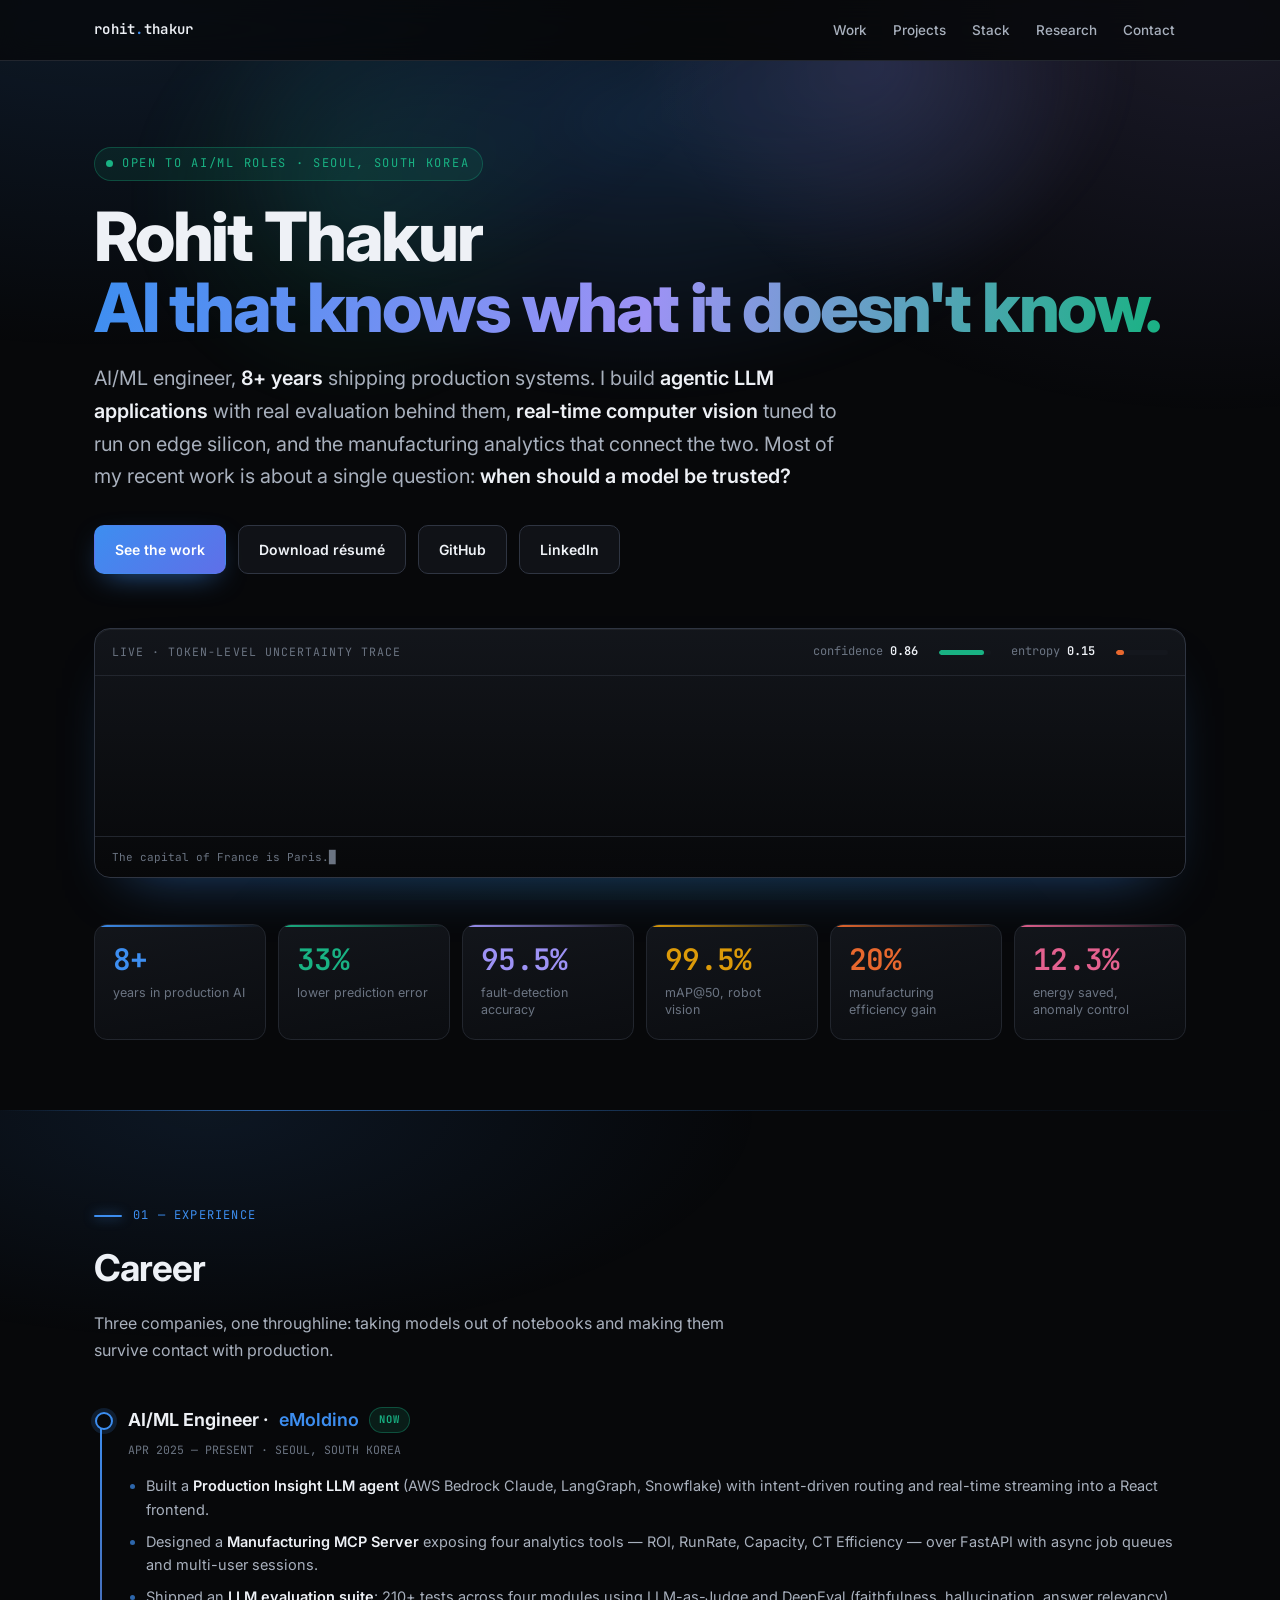
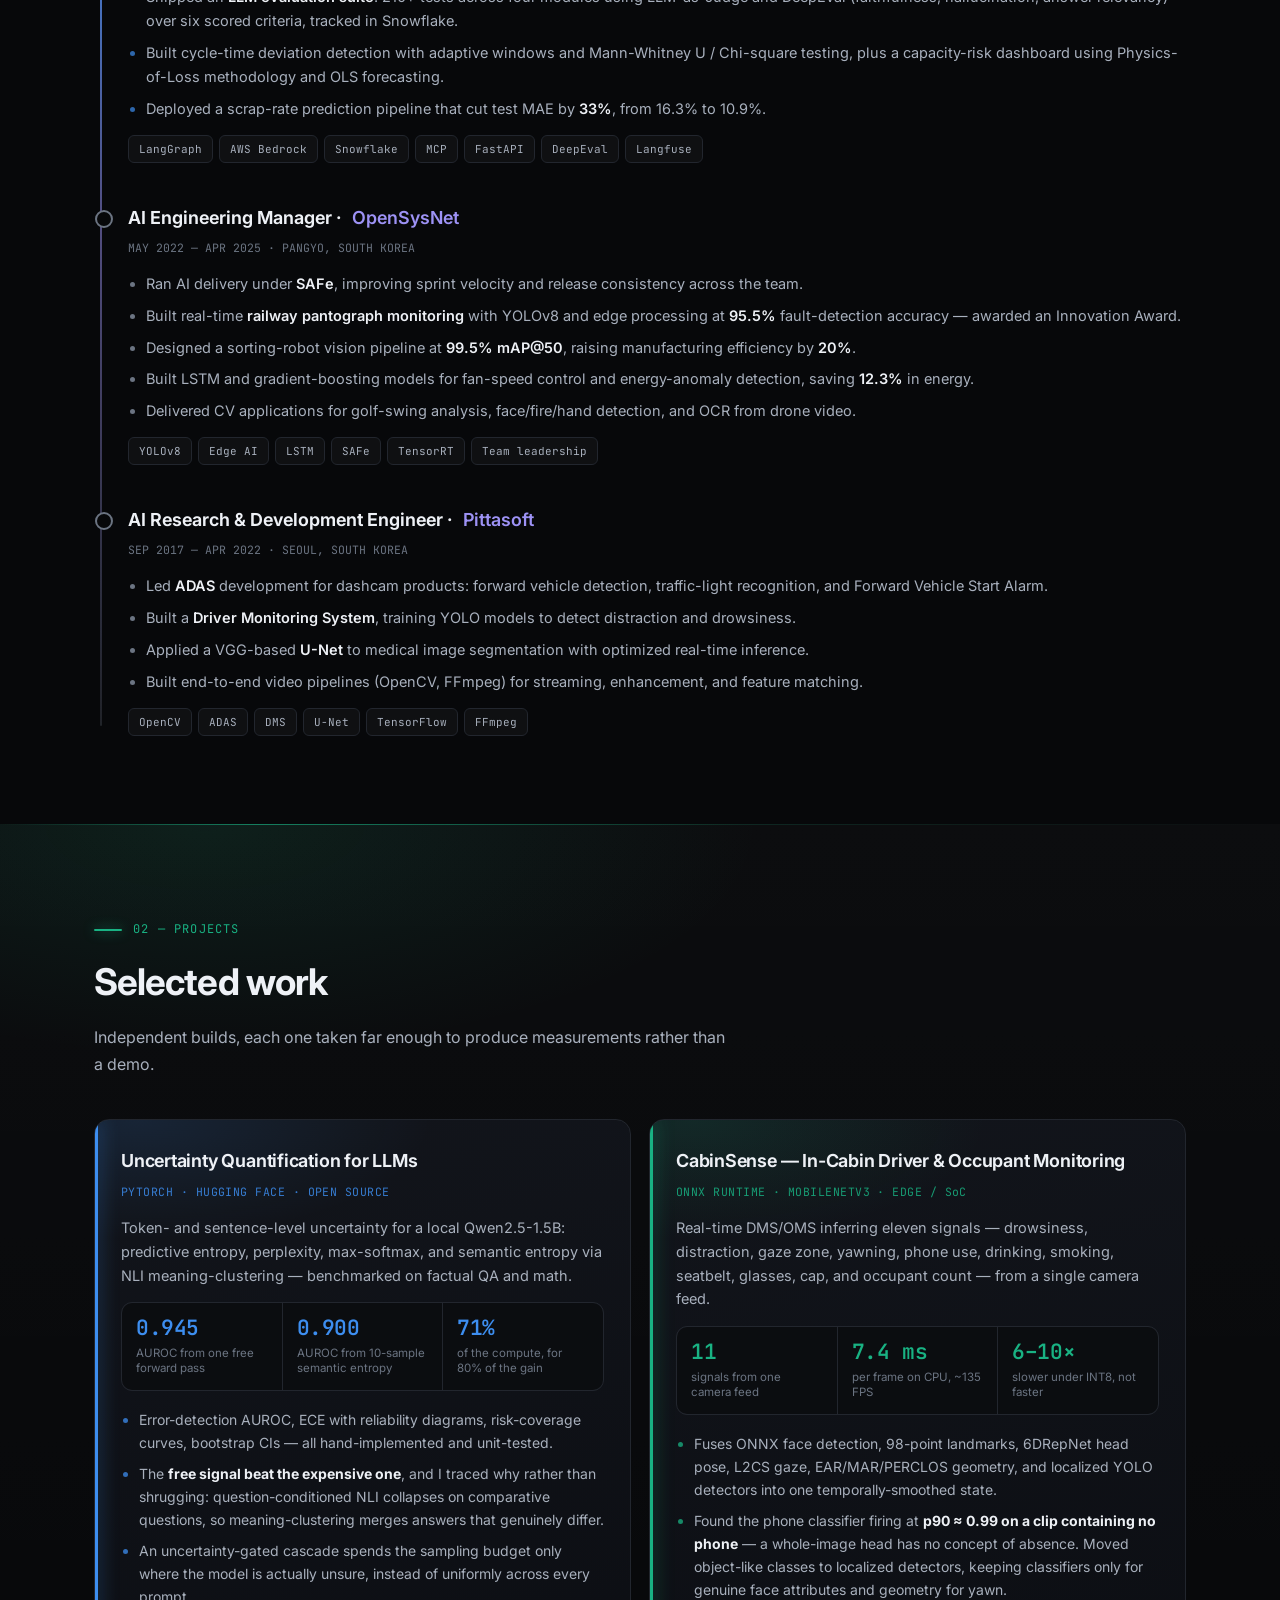
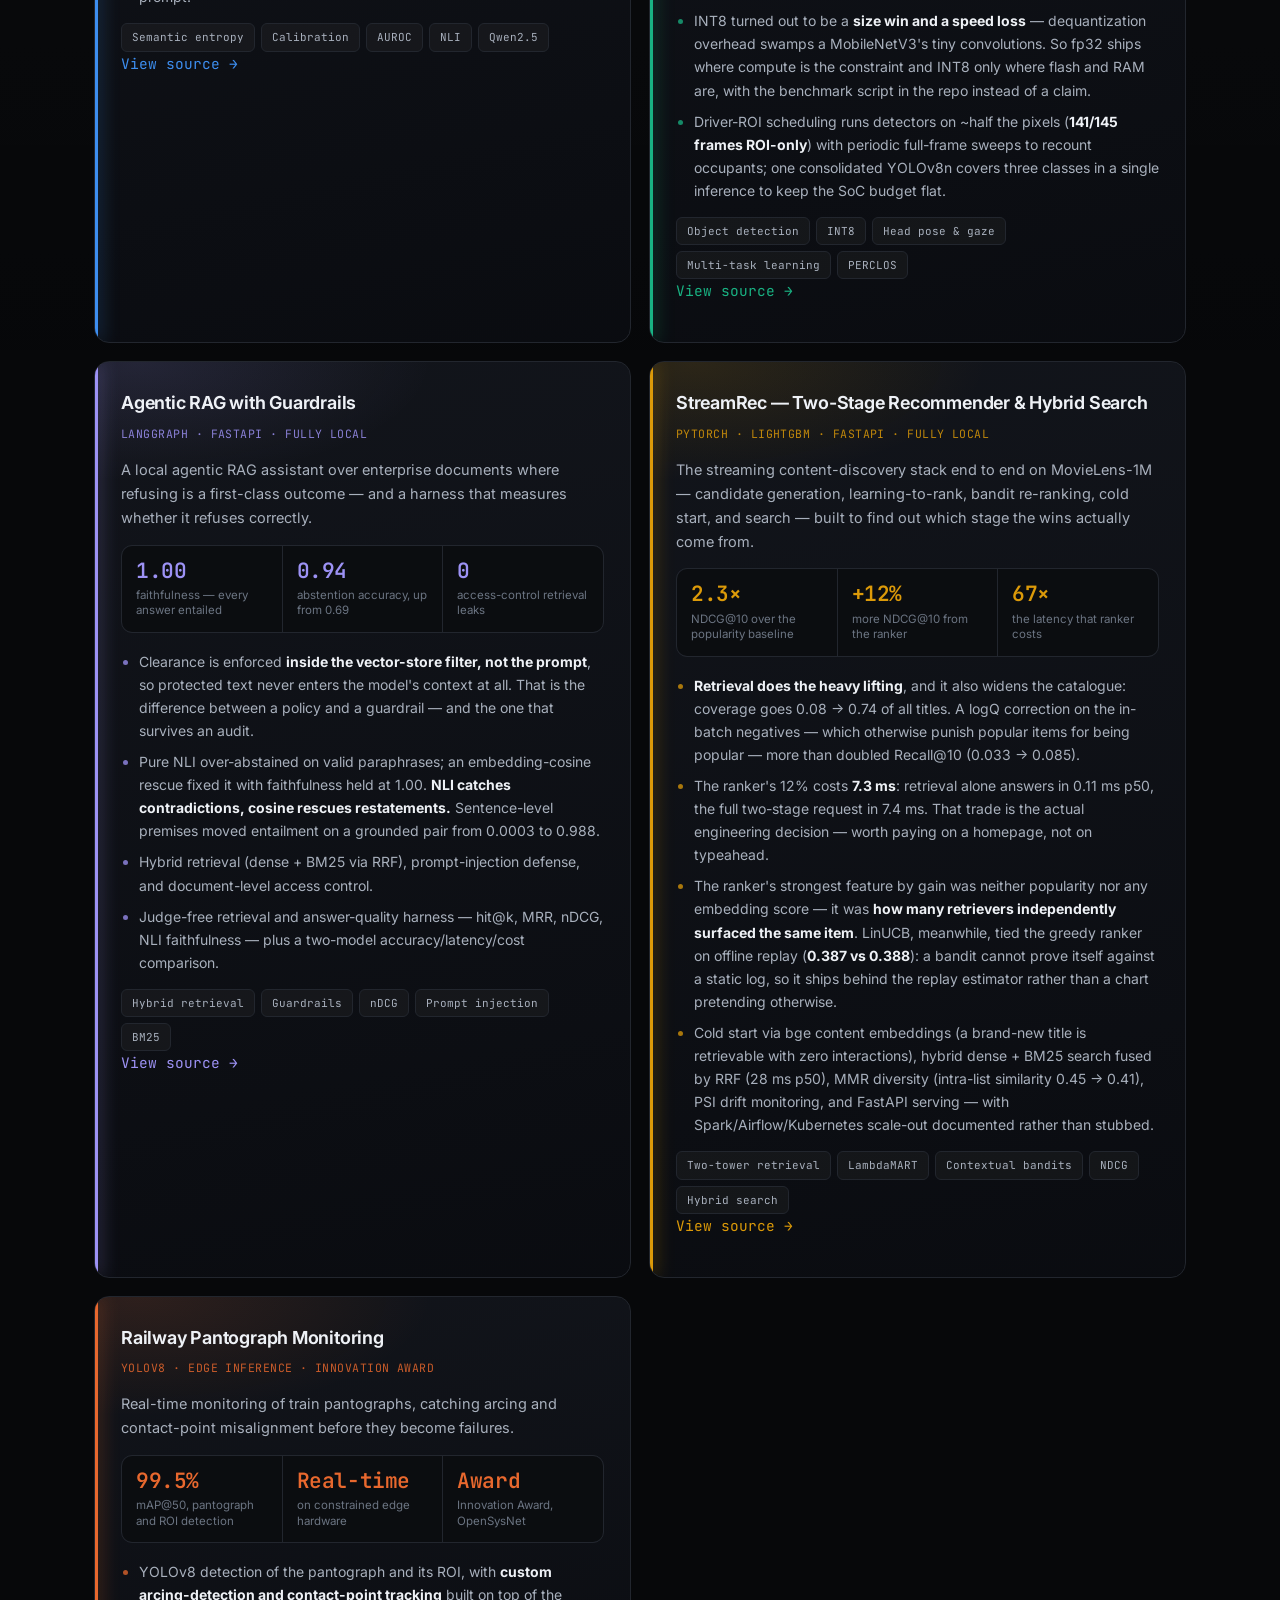
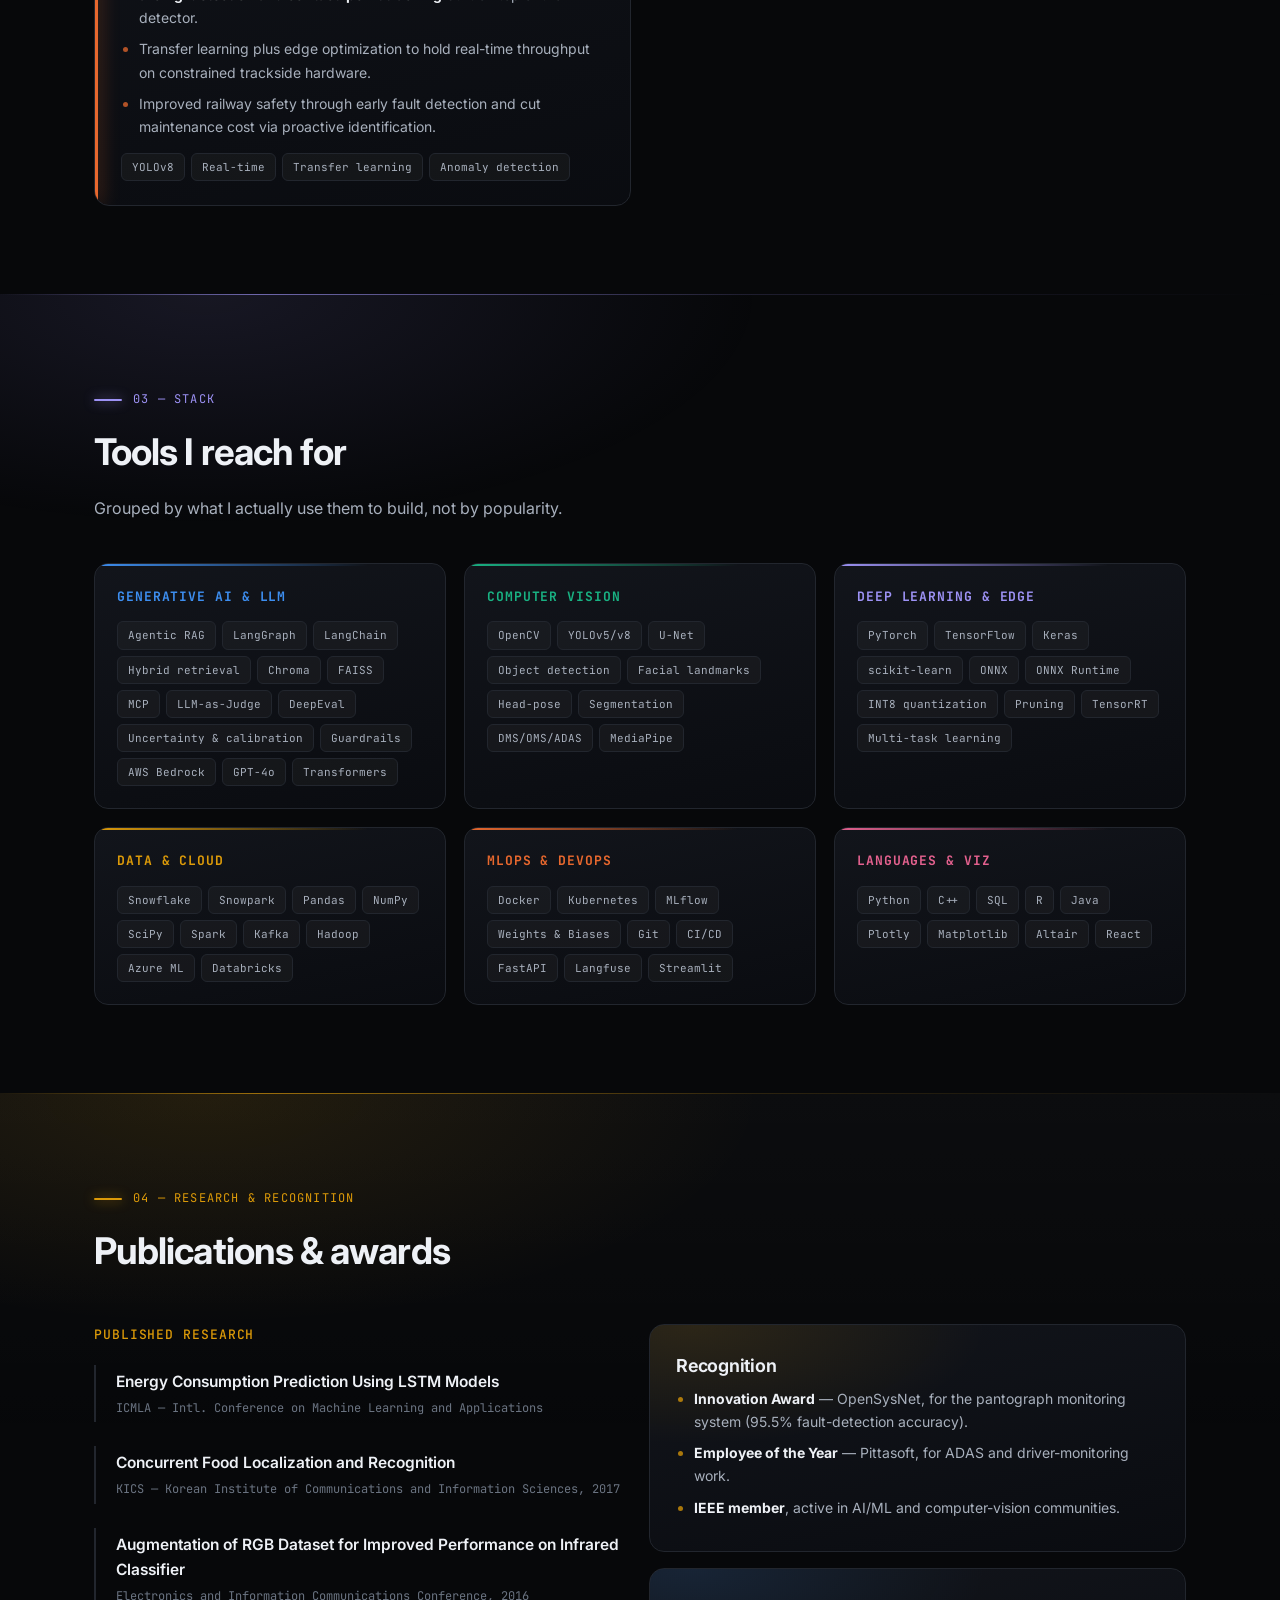
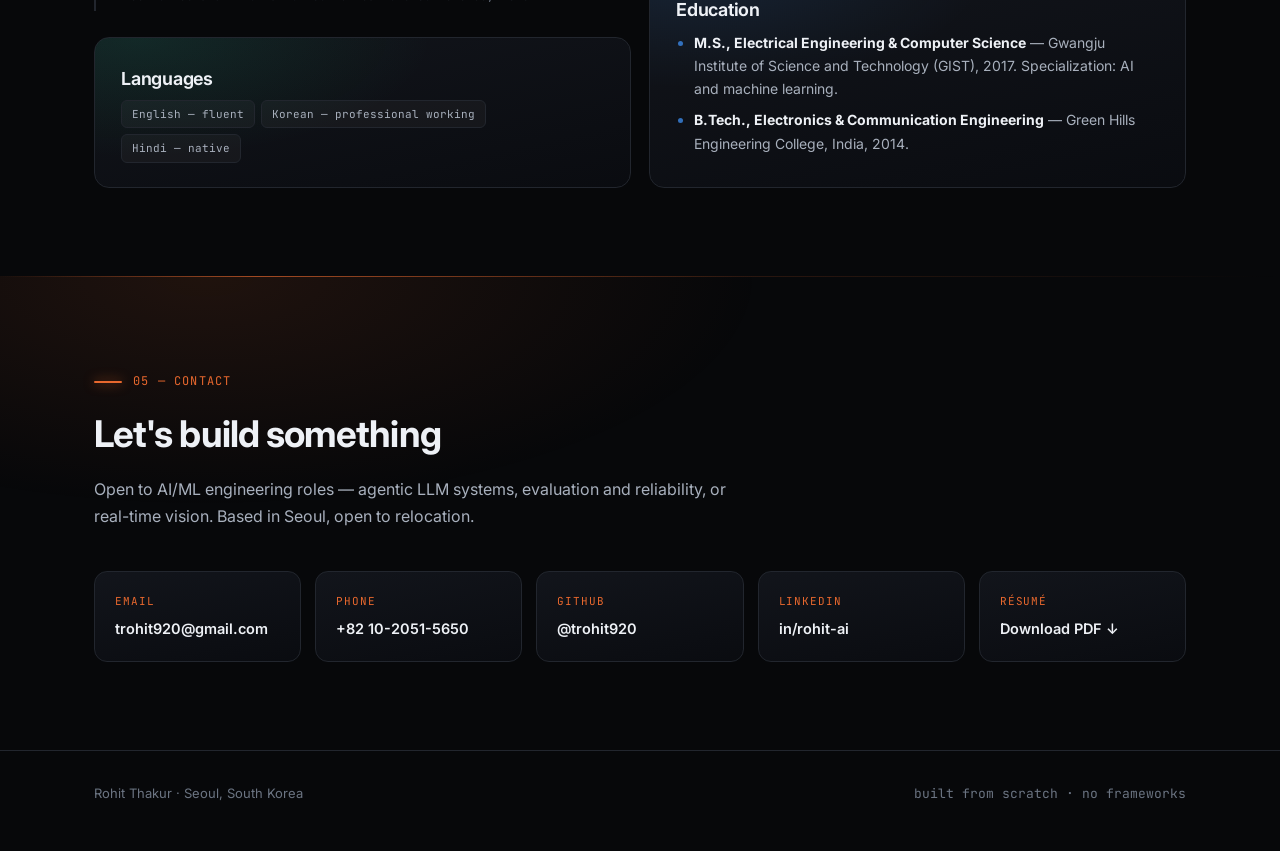
==== commit 23eb5066: "Redesign: per-section colour, project KPI strips, scroll progress, mobile grid fix" ====
--- a/index.html
+++ b/index.html
@@ -16,76 +16,111 @@
 <link rel="icon" href="data:image/svg+xml,<svg xmlns='http://www.w3.org/2000/svg' viewBox='0 0 100 100'><text y='.9em' font-size='90'>📐</text></svg>">
 <style>
 :root{
-  --bg:#08090b; --bg-1:#0e1014; --bg-2:#14171d; --line:#22262e;
+  --bg:#07080a; --bg-1:#0e1014; --bg-2:#14171d; --line:#22262e; --line-2:#2f3542;
   --ink:#eef1f6; --ink-2:#a8b0bd; --ink-3:#6b7482;
-  --blue:#3987e5; --aqua:#199e70; --orange:#d95926; --yellow:#c98500; --violet:#9085e9;
+  --blue:#3d8ef0;   --blue-rgb:61,142,240;
+  --aqua:#19b283;   --aqua-rgb:25,178,131;
+  --orange:#e8682e; --orange-rgb:232,104,46;
+  --yellow:#dc9a09; --yellow-rgb:220,154,9;
+  --violet:#9d92f5; --violet-rgb:157,146,245;
+  --pink:#e4618f;   --pink-rgb:228,97,143;
+  --sec:var(--blue); --sec-rgb:var(--blue-rgb);
   --mono:'JetBrains Mono',ui-monospace,SFMono-Regular,Menlo,monospace;
   --sans:'Inter',system-ui,-apple-system,sans-serif;
-  --maxw:1080px;
+  --maxw:1140px;
 }
 *{box-sizing:border-box}
-html{scroll-behavior:smooth}
+html{scroll-behavior:smooth;scroll-padding-top:70px}
 body{
   margin:0;background:var(--bg);color:var(--ink);font-family:var(--sans);
-  font-size:16px;line-height:1.65;-webkit-font-smoothing:antialiased;
-  overflow-x:hidden;
+  font-size:16px;line-height:1.65;-webkit-font-smoothing:antialiased;overflow-x:hidden;
+}
+/* ambient field so the page is never a flat void */
+body::before{
+  content:"";position:fixed;inset:0;z-index:-2;pointer-events:none;
+  background:
+    radial-gradient(1100px 680px at 8% -8%, rgba(61,142,240,.16), transparent 62%),
+    radial-gradient(900px 620px at 95% 2%, rgba(157,146,245,.13), transparent 64%),
+    radial-gradient(760px 520px at 50% 120%, rgba(25,178,131,.07), transparent 66%);
 }
 .wrap{max-width:var(--maxw);margin:0 auto;padding:0 24px}
 a{color:var(--blue);text-decoration:none}
 a:hover{text-decoration:underline}
-:focus-visible{outline:2px solid var(--blue);outline-offset:3px;border-radius:3px}
+:focus-visible{outline:2px solid var(--sec);outline-offset:3px;border-radius:3px}
 
 /* ---------- nav ---------- */
 nav{
-  position:sticky;top:0;z-index:60;background:rgba(8,9,11,.82);
-  backdrop-filter:blur(12px);border-bottom:1px solid var(--line);
-}
-nav .wrap{display:flex;align-items:center;justify-content:space-between;height:58px}
-.brand{font-family:var(--mono);font-size:14px;font-weight:600;color:var(--ink);letter-spacing:.02em}
+  position:sticky;top:0;z-index:60;background:rgba(7,8,10,.78);
+  backdrop-filter:blur(14px) saturate(140%);border-bottom:1px solid var(--line);
+}
+nav .wrap{display:flex;align-items:center;justify-content:space-between;gap:16px;height:60px}
+.brand{font-family:var(--mono);font-size:14px;font-weight:600;color:var(--ink);letter-spacing:.02em;white-space:nowrap}
 .brand span{color:var(--blue)}
-.navlinks{display:flex;gap:26px}
-.navlinks a{font-size:13.5px;color:var(--ink-2);font-weight:500}
-.navlinks a:hover{color:var(--ink);text-decoration:none}
-@media(max-width:720px){.navlinks{display:none}}
+.navlinks{display:flex;gap:4px;align-items:center}
+.navlinks a{
+  font-size:13.5px;color:var(--ink-2);font-weight:500;padding:6px 11px;border-radius:7px;
+  transition:color .18s,background .18s;white-space:nowrap;
+}
+.navlinks a:hover{color:var(--ink);background:rgba(255,255,255,.055);text-decoration:none}
+.navlinks a.active{color:var(--ink);background:rgba(var(--sec-rgb),.15);
+  box-shadow:inset 0 0 0 1px rgba(var(--sec-rgb),.3)}
+.progress{position:absolute;left:0;right:0;bottom:-1px;height:2px;background:transparent}
+.progress i{display:block;height:100%;width:0;
+  background:linear-gradient(90deg,var(--blue),var(--violet) 48%,var(--aqua));
+  box-shadow:0 0 12px rgba(61,142,240,.6);transition:width .1s linear}
 
 /* ---------- hero ---------- */
-.hero{padding:74px 0 64px;position:relative}
+.hero{padding:86px 0 70px;position:relative;overflow:hidden}
+.hero::before{
+  content:"";position:absolute;left:50%;top:-320px;width:1200px;height:760px;
+  transform:translateX(-50%);z-index:-1;pointer-events:none;filter:blur(12px);
+  background:
+    radial-gradient(closest-side, rgba(61,142,240,.20), transparent 72%),
+    radial-gradient(closest-side at 70% 42%, rgba(157,146,245,.17), transparent 70%),
+    radial-gradient(closest-side at 26% 60%, rgba(25,178,131,.13), transparent 70%);
+}
 .eyebrow{
-  font-family:var(--mono);font-size:12px;color:var(--aqua);
-  letter-spacing:.14em;text-transform:uppercase;margin-bottom:18px;
-  display:flex;align-items:center;gap:9px;
+  font-family:var(--mono);font-size:12px;color:var(--aqua);letter-spacing:.14em;
+  text-transform:uppercase;margin-bottom:20px;display:inline-flex;align-items:center;gap:9px;
+  padding:6px 13px 6px 11px;border-radius:999px;
+  background:rgba(var(--aqua-rgb),.10);border:1px solid rgba(var(--aqua-rgb),.30);
 }
 .dot{width:7px;height:7px;border-radius:50%;background:var(--aqua);
-  box-shadow:0 0 0 0 rgba(25,158,112,.7);animation:pulse 2.4s infinite}
+  box-shadow:0 0 0 0 rgba(25,178,131,.7);animation:pulse 2.4s infinite}
 @keyframes pulse{
-  0%{box-shadow:0 0 0 0 rgba(25,158,112,.55)}
-  70%{box-shadow:0 0 0 9px rgba(25,158,112,0)}
-  100%{box-shadow:0 0 0 0 rgba(25,158,112,0)}
-}
-h1{font-size:clamp(2.5rem,6.2vw,4.1rem);line-height:1.04;margin:0 0 18px;
-  font-weight:800;letter-spacing:-.03em}
-h1 .grad{background:linear-gradient(103deg,var(--blue),var(--violet) 55%,var(--aqua));
+  0%{box-shadow:0 0 0 0 rgba(25,178,131,.55)}
+  70%{box-shadow:0 0 0 9px rgba(25,178,131,0)}
+  100%{box-shadow:0 0 0 0 rgba(25,178,131,0)}
+}
+h1{font-size:clamp(2.5rem,6.2vw,4.25rem);line-height:1.04;margin:0 0 20px;
+  font-weight:800;letter-spacing:-.032em}
+h1 .grad{background:linear-gradient(103deg,var(--blue),var(--violet) 52%,var(--aqua));
   -webkit-background-clip:text;background-clip:text;color:transparent}
-.tagline{font-size:clamp(1.02rem,2.1vw,1.24rem);color:var(--ink-2);max-width:62ch;margin:0 0 30px}
+.tagline{font-size:clamp(1.02rem,2.1vw,1.24rem);color:var(--ink-2);max-width:62ch;margin:0 0 32px}
 .tagline b{color:var(--ink);font-weight:600}
-.cta{display:flex;gap:12px;flex-wrap:wrap;margin-bottom:52px}
+.cta{display:flex;gap:12px;flex-wrap:wrap;margin-bottom:54px}
 .btn{
-  display:inline-flex;align-items:center;gap:8px;padding:11px 19px;border-radius:9px;
-  font-size:14px;font-weight:600;border:1px solid var(--line);
-  background:var(--bg-1);color:var(--ink);transition:.18s;font-family:var(--sans);
-}
-.btn:hover{text-decoration:none;border-color:var(--blue);transform:translateY(-1px)}
-.btn.primary{background:var(--blue);border-color:var(--blue);color:#fff}
-.btn.primary:hover{background:#2f77d0}
+  display:inline-flex;align-items:center;gap:8px;padding:12px 20px;border-radius:10px;
+  font-size:14px;font-weight:600;border:1px solid var(--line-2);
+  background:rgba(20,23,29,.7);color:var(--ink);transition:.18s;font-family:var(--sans);
+}
+.btn:hover{text-decoration:none;border-color:rgba(var(--blue-rgb),.6);transform:translateY(-2px);
+  box-shadow:0 10px 26px -14px rgba(var(--blue-rgb),.8)}
+.btn.primary{background:linear-gradient(135deg,var(--blue),#5f6fe8);border-color:transparent;color:#fff;
+  box-shadow:0 10px 30px -12px rgba(61,142,240,.75)}
+.btn.primary:hover{filter:brightness(1.08);box-shadow:0 14px 34px -12px rgba(61,142,240,.9)}
 
 /* ---------- live uncertainty panel ---------- */
 .panel{
-  border:1px solid var(--line);border-radius:14px;background:
-  linear-gradient(180deg,var(--bg-1),var(--bg));overflow:hidden;
-}
+  border:1px solid var(--line-2);border-radius:16px;overflow:hidden;position:relative;
+  background:linear-gradient(180deg,rgba(20,23,29,.92),rgba(8,9,11,.92));
+  box-shadow:0 26px 60px -34px rgba(61,142,240,.55);
+}
+.panel::after{content:"";position:absolute;inset:0;pointer-events:none;border-radius:16px;
+  box-shadow:inset 0 1px 0 rgba(255,255,255,.055)}
 .panel-head{
   display:flex;align-items:center;justify-content:space-between;gap:14px;
-  padding:12px 16px;border-bottom:1px solid var(--line);flex-wrap:wrap;
+  padding:13px 17px;border-bottom:1px solid var(--line);flex-wrap:wrap;
 }
 .panel-title{font-family:var(--mono);font-size:11.5px;color:var(--ink-3);letter-spacing:.09em;text-transform:uppercase}
 .readouts{display:flex;gap:20px;flex-wrap:wrap}
@@ -93,96 +128,189 @@
 .readout b{color:var(--ink);font-weight:600;font-variant-numeric:tabular-nums;min-width:42px;display:inline-block}
 .meter{width:52px;height:5px;border-radius:3px;background:var(--bg-2);overflow:hidden}
 .meter i{display:block;height:100%;border-radius:3px;transition:width .35s ease}
-canvas{display:block;width:100%;height:150px}
-.panel-foot{padding:10px 16px;border-top:1px solid var(--line);
+canvas{display:block;width:100%;height:160px}
+.panel-foot{padding:11px 17px;border-top:1px solid var(--line);
   font-family:var(--mono);font-size:11px;color:var(--ink-3)}
 
 /* ---------- metric strip ---------- */
 .metrics{
-  display:grid;grid-template-columns:repeat(auto-fit,minmax(148px,1fr));
-  gap:1px;background:var(--line);border:1px solid var(--line);
-  border-radius:12px;overflow:hidden;margin-top:44px;
-}
-.metric{background:var(--bg-1);padding:20px 18px}
-.metric .n{font-family:var(--mono);font-size:1.65rem;font-weight:600;letter-spacing:-.02em;line-height:1}
-.metric .l{font-size:12.5px;color:var(--ink-3);margin-top:8px;line-height:1.4}
+  display:grid;grid-template-columns:repeat(auto-fit,minmax(min(160px,100%),1fr));
+  gap:12px;margin-top:46px;
+}
+.metric{
+  background:linear-gradient(170deg,rgba(20,23,29,.92),rgba(12,14,18,.92));
+  border:1px solid var(--line);border-radius:13px;padding:20px 18px;position:relative;
+  overflow:hidden;transition:.2s;
+}
+.metric::before{content:"";position:absolute;left:0;right:0;top:0;height:2px;
+  background:linear-gradient(90deg,var(--c),transparent)}
+.metric:hover{transform:translateY(-3px);border-color:rgba(var(--c-rgb),.45);
+  box-shadow:0 16px 36px -22px rgba(var(--c-rgb),.9)}
+.metric .n{font-family:var(--mono);font-size:1.85rem;font-weight:600;letter-spacing:-.025em;
+  line-height:1;color:var(--c)}
+.metric .l{font-size:12.5px;color:var(--ink-3);margin-top:9px;line-height:1.4}
 
 /* ---------- sections ---------- */
-section{padding:76px 0;border-top:1px solid var(--line)}
-.sec-head{margin-bottom:38px}
-.sec-num{font-family:var(--mono);font-size:12px;color:var(--blue);letter-spacing:.1em;margin-bottom:9px}
-h2{font-size:clamp(1.6rem,3.4vw,2.1rem);margin:0 0 10px;font-weight:700;letter-spacing:-.02em}
+section{padding:88px 0;position:relative;isolation:isolate}
+section::before{
+  content:"";position:absolute;left:0;right:0;top:0;height:1px;
+  background:linear-gradient(90deg,transparent,rgba(var(--sec-rgb),.65) 20%,rgba(var(--sec-rgb),.16) 58%,transparent);
+}
+section::after{
+  content:"";position:absolute;left:0;right:0;top:0;height:460px;z-index:-1;pointer-events:none;
+  background:radial-gradient(820px 340px at 16% 0%, rgba(var(--sec-rgb),.11), transparent 68%);
+}
+#work{--sec:var(--blue);--sec-rgb:var(--blue-rgb)}
+#projects{--sec:var(--aqua);--sec-rgb:var(--aqua-rgb)}
+#stack{--sec:var(--violet);--sec-rgb:var(--violet-rgb)}
+#research{--sec:var(--yellow);--sec-rgb:var(--yellow-rgb)}
+#contact{--sec:var(--orange);--sec-rgb:var(--orange-rgb)}
+#projects,#research{background:linear-gradient(180deg,rgba(255,255,255,.022),transparent 46%)}
+.sec-head{margin-bottom:42px}
+.sec-num{
+  font-family:var(--mono);font-size:12px;color:var(--sec);letter-spacing:.1em;margin-bottom:12px;
+  display:inline-flex;align-items:center;gap:11px;
+}
+.sec-num::before{content:"";width:28px;height:2px;border-radius:2px;background:var(--sec);
+  box-shadow:0 0 12px rgba(var(--sec-rgb),.8)}
+h2{font-size:clamp(1.7rem,3.6vw,2.3rem);margin:0 0 12px;font-weight:700;letter-spacing:-.025em}
 .sec-sub{color:var(--ink-2);max-width:64ch;margin:0}
 
 /* ---------- cards ---------- */
-.grid{display:grid;gap:16px}
-.g2{grid-template-columns:repeat(auto-fit,minmax(430px,1fr))}
-.g3{grid-template-columns:repeat(auto-fit,minmax(300px,1fr))}
+.grid{display:grid;gap:18px}
+.g2{grid-template-columns:repeat(auto-fit,minmax(min(430px,100%),1fr))}
+.g3{grid-template-columns:repeat(auto-fit,minmax(min(300px,100%),1fr))}
 .card{
-  background:var(--bg-1);border:1px solid var(--line);border-radius:13px;
-  padding:24px;transition:.2s;position:relative;overflow:hidden;
-}
-.card:hover{border-color:#2f3742;transform:translateY(-2px)}
-.card h3{margin:0 0 6px;font-size:1.06rem;font-weight:650;letter-spacing:-.01em}
-.card .meta{font-family:var(--mono);font-size:11.5px;color:var(--ink-3);margin-bottom:13px}
-.card p{margin:0 0 13px;color:var(--ink-2);font-size:14.5px}
-.card ul{margin:0 0 13px;padding-left:17px;color:var(--ink-2);font-size:14px}
-.card li{margin-bottom:6px}
-.card li::marker{color:var(--ink-3)}
+  --c:var(--sec);--c-rgb:var(--sec-rgb);
+  background:linear-gradient(168deg,rgba(20,23,29,.9),rgba(11,13,17,.9));
+  border:1px solid var(--line);border-radius:15px;padding:26px 26px 24px;
+  transition:.22s;position:relative;overflow:hidden;
+}
+.card::after{
+  content:"";position:absolute;left:0;top:0;right:0;height:220px;z-index:0;pointer-events:none;
+  background:radial-gradient(420px 170px at 8% 0%, rgba(var(--c-rgb),.13), transparent 70%);
+}
+.card>*{position:relative;z-index:1}
+.card:hover{transform:translateY(-4px);border-color:rgba(var(--c-rgb),.42);
+  box-shadow:0 22px 52px -26px rgba(var(--c-rgb),.95)}
+.card h3{margin:0 0 7px;font-size:1.12rem;font-weight:650;letter-spacing:-.012em}
+.card .meta{font-family:var(--mono);font-size:11.5px;color:var(--c);opacity:.85;margin-bottom:14px;letter-spacing:.04em}
+.card p{margin:0 0 15px;color:var(--ink-2);font-size:14.5px}
+.card ul{margin:0 0 15px;padding-left:18px;color:var(--ink-2);font-size:14px}
+.card li{margin-bottom:8px}
+.card li::marker{color:rgba(var(--c-rgb),.75)}
+.card li b{color:var(--ink)}
 .tags{display:flex;flex-wrap:wrap;gap:6px}
 .tag{
-  font-family:var(--mono);font-size:11px;padding:3px 9px;border-radius:5px;
-  background:var(--bg-2);color:var(--ink-2);border:1px solid var(--line);
-}
-.accent-l{position:absolute;left:0;top:0;bottom:0;width:3px}
+  font-family:var(--mono);font-size:11px;padding:4px 10px;border-radius:6px;
+  background:rgba(255,255,255,.035);color:var(--ink-2);border:1px solid var(--line);
+  transition:.16s;
+}
+.card:hover .tag,.skill:hover .tag{border-color:rgba(var(--c-rgb),.3)}
+.tag:hover{color:var(--ink);border-color:rgba(var(--c-rgb),.6);background:rgba(var(--c-rgb),.12)}
+.accent-l{position:absolute;left:0;top:0;bottom:0;width:3px;background:var(--c);
+  box-shadow:0 0 18px rgba(var(--c-rgb),.85);z-index:2}
+.src{margin:16px 0 0;font-family:var(--mono);font-size:13px}
+.src a{color:var(--c);display:inline-flex;align-items:center;gap:6px}
+.src a:hover{text-decoration:none;gap:10px}
+
+/* ---------- KPI strip inside a project card ---------- */
+.kpis{
+  display:grid;grid-template-columns:repeat(auto-fit,minmax(min(118px,100%),1fr));
+  gap:1px;background:var(--line);border:1px solid var(--line);border-radius:11px;
+  overflow:hidden;margin:0 0 17px;
+}
+.kpi{background:rgba(8,9,11,.85);padding:13px 14px}
+.kpi b{display:block;font-family:var(--mono);font-size:1.32rem;font-weight:600;
+  line-height:1.05;letter-spacing:-.02em;color:var(--c)}
+.kpi span{display:block;font-size:11.5px;color:var(--ink-3);margin-top:7px;line-height:1.35}
 
 /* ---------- timeline ---------- */
-.tl{position:relative;padding-left:30px}
-.tl::before{content:"";position:absolute;left:6px;top:8px;bottom:8px;width:1px;background:var(--line)}
-.tl-item{position:relative;padding-bottom:34px}
+.tl{position:relative;padding-left:34px}
+.tl::before{content:"";position:absolute;left:6px;top:10px;bottom:10px;width:2px;border-radius:2px;
+  background:linear-gradient(180deg,var(--blue),rgba(157,146,245,.5) 45%,rgba(107,116,130,.25))}
+.tl-item{position:relative;padding-bottom:40px}
 .tl-item:last-child{padding-bottom:0}
 .tl-item::before{
-  content:"";position:absolute;left:-27px;top:7px;width:11px;height:11px;border-radius:50%;
-  background:var(--bg);border:2px solid var(--blue);
-}
-.tl-item.past::before{border-color:var(--ink-3)}
-.tl-role{font-size:1.06rem;font-weight:650;margin:0}
+  content:"";position:absolute;left:-33px;top:7px;width:14px;height:14px;border-radius:50%;
+  background:var(--bg);border:2px solid var(--blue);box-shadow:0 0 0 4px rgba(61,142,240,.16);
+}
+.tl-item.past::before{border-color:var(--ink-3);box-shadow:none}
+.tl-role{font-size:1.12rem;font-weight:650;margin:0;display:flex;align-items:center;gap:10px;flex-wrap:wrap}
 .tl-co{color:var(--blue);font-weight:600}
-.tl-when{font-family:var(--mono);font-size:11.5px;color:var(--ink-3);margin:4px 0 12px}
-.tl-item ul{margin:0 0 12px;padding-left:17px;color:var(--ink-2);font-size:14.5px}
-.tl-item li{margin-bottom:7px}
-.tl-item li::marker{color:var(--ink-3)}
+.tl-item.past .tl-co{color:var(--violet)}
+.now{font-family:var(--mono);font-size:10.5px;letter-spacing:.1em;text-transform:uppercase;
+  color:var(--aqua);background:rgba(var(--aqua-rgb),.12);border:1px solid rgba(var(--aqua-rgb),.35);
+  padding:3px 9px;border-radius:999px}
+.tl-when{font-family:var(--mono);font-size:11.5px;color:var(--ink-3);margin:6px 0 14px}
+.tl-item ul{margin:0 0 14px;padding-left:18px;color:var(--ink-2);font-size:14.5px}
+.tl-item li{margin-bottom:8px}
+.tl-item li::marker{color:rgba(61,142,240,.7)}
+.tl-item.past li::marker{color:var(--ink-3)}
 .tl-item li b{color:var(--ink);font-weight:600}
 
 /* ---------- skills ---------- */
-.skill{background:var(--bg-1);border:1px solid var(--line);border-radius:12px;padding:20px}
-.skill h4{margin:0 0 12px;font-size:13px;font-family:var(--mono);color:var(--ink-3);
+.skill{
+  --c:var(--violet);--c-rgb:var(--violet-rgb);
+  background:linear-gradient(168deg,rgba(20,23,29,.9),rgba(11,13,17,.9));
+  border:1px solid var(--line);border-radius:14px;padding:22px;transition:.2s;position:relative;
+  overflow:hidden;
+}
+.skill::before{content:"";position:absolute;left:0;top:0;right:0;height:2px;
+  background:linear-gradient(90deg,var(--c),transparent 78%)}
+.skill:hover{transform:translateY(-3px);border-color:rgba(var(--c-rgb),.4);
+  box-shadow:0 20px 46px -26px rgba(var(--c-rgb),.9)}
+.skill h4{margin:0 0 14px;font-size:13px;font-family:var(--mono);color:var(--c);
   letter-spacing:.07em;text-transform:uppercase}
 
 /* ---------- publications ---------- */
-.pub{border-left:2px solid var(--line);padding:2px 0 2px 18px;margin-bottom:22px}
-.pub:hover{border-left-color:var(--violet)}
-.pub .t{font-weight:600;font-size:15px;margin-bottom:3px}
+.pub{border-left:2px solid var(--line);padding:4px 0 4px 20px;margin-bottom:24px;transition:.18s}
+.pub:hover{border-left-color:var(--yellow);padding-left:24px}
+.pub .t{font-weight:600;font-size:15.5px;margin-bottom:4px}
 .pub .v{font-family:var(--mono);font-size:12px;color:var(--ink-3)}
 
 /* ---------- contact ---------- */
-.contact-grid{display:grid;grid-template-columns:repeat(auto-fit,minmax(230px,1fr));gap:14px;margin-top:26px}
-.cc{background:var(--bg-1);border:1px solid var(--line);border-radius:12px;padding:19px;transition:.18s}
-.cc:hover{border-color:var(--blue);text-decoration:none;transform:translateY(-2px)}
-.cc .k{font-family:var(--mono);font-size:11px;color:var(--ink-3);letter-spacing:.08em;text-transform:uppercase;margin-bottom:6px}
+.col-h{margin:0 0 20px;font-size:13px;font-family:var(--mono);color:var(--sec);
+  letter-spacing:.07em;text-transform:uppercase;font-weight:500}
+.contact-grid{display:grid;grid-template-columns:repeat(auto-fit,minmax(min(198px,100%),1fr));gap:14px;margin-top:28px}
+.cc{
+  background:linear-gradient(168deg,rgba(20,23,29,.9),rgba(11,13,17,.9));
+  border:1px solid var(--line);border-radius:13px;padding:20px;transition:.2s;display:block;
+}
+.cc:hover{border-color:rgba(var(--orange-rgb),.55);text-decoration:none;transform:translateY(-3px);
+  box-shadow:0 18px 40px -22px rgba(var(--orange-rgb),.9)}
+.cc .k{font-family:var(--mono);font-size:11px;color:var(--orange);letter-spacing:.08em;
+  text-transform:uppercase;margin-bottom:7px}
 .cc .v{color:var(--ink);font-weight:600;font-size:14.5px;word-break:break-word}
 
-footer{border-top:1px solid var(--line);padding:30px 0 42px;color:var(--ink-3);font-size:13px}
+footer{border-top:1px solid var(--line);padding:32px 0 46px;color:var(--ink-3);font-size:13px}
 footer .wrap{display:flex;justify-content:space-between;gap:14px;flex-wrap:wrap}
 .mono{font-family:var(--mono)}
 
 /* ---------- reveal ---------- */
-.reveal{opacity:0;transform:translateY(14px);transition:opacity .55s ease,transform .55s ease}
+.reveal{opacity:0;transform:translateY(16px);transition:opacity .6s ease,transform .6s ease}
 .reveal.in{opacity:1;transform:none}
+
+@media(max-width:860px){
+  .hero{padding:60px 0 54px}
+  section{padding:66px 0}
+  .card{padding:22px 20px}
+  .tl{padding-left:28px}
+  .tl-item::before{left:-28px}
+}
+@media(max-width:720px){
+  nav .wrap{height:56px;gap:10px}
+  .navlinks{gap:2px;overflow-x:auto;scrollbar-width:none;-ms-overflow-style:none;
+    margin-right:-24px;padding-right:24px}
+  .navlinks::-webkit-scrollbar{display:none}
+  .navlinks a{font-size:12.5px;padding:6px 9px}
+}
+@media(max-width:520px){ .brand{display:none} }
 @media(prefers-reduced-motion:reduce){
   .reveal{opacity:1;transform:none;transition:none}
   .dot{animation:none}
   html{scroll-behavior:auto}
+  .card:hover,.metric:hover,.skill:hover,.cc:hover,.btn:hover{transform:none}
 }
 </style>
 </head>
@@ -198,6 +326,7 @@
       <a href="#research">Research</a>
       <a href="#contact">Contact</a>
     </div>
+    <div class="progress"><i id="bar"></i></div>
   </div>
 </nav>
 
@@ -238,12 +367,12 @@
     </div>
 
     <div class="metrics">
-      <div class="metric"><div class="n" style="color:var(--blue)">8+</div><div class="l">years in production AI</div></div>
-      <div class="metric"><div class="n" style="color:var(--aqua)">33%</div><div class="l">lower prediction error</div></div>
-      <div class="metric"><div class="n" style="color:var(--violet)">95.5%</div><div class="l">fault-detection accuracy</div></div>
-      <div class="metric"><div class="n" style="color:var(--yellow)">99.5%</div><div class="l">mAP@50, robot vision</div></div>
-      <div class="metric"><div class="n" style="color:var(--orange)">20%</div><div class="l">manufacturing efficiency gain</div></div>
-      <div class="metric"><div class="n" style="color:#d55181">12.3%</div><div class="l">energy saved, anomaly control</div></div>
+      <div class="metric" style="--c:var(--blue);--c-rgb:var(--blue-rgb)"><div class="n">8+</div><div class="l">years in production AI</div></div>
+      <div class="metric" style="--c:var(--aqua);--c-rgb:var(--aqua-rgb)"><div class="n">33%</div><div class="l">lower prediction error</div></div>
+      <div class="metric" style="--c:var(--violet);--c-rgb:var(--violet-rgb)"><div class="n">95.5%</div><div class="l">fault-detection accuracy</div></div>
+      <div class="metric" style="--c:var(--yellow);--c-rgb:var(--yellow-rgb)"><div class="n">99.5%</div><div class="l">mAP@50, robot vision</div></div>
+      <div class="metric" style="--c:var(--orange);--c-rgb:var(--orange-rgb)"><div class="n">20%</div><div class="l">manufacturing efficiency gain</div></div>
+      <div class="metric" style="--c:var(--pink);--c-rgb:var(--pink-rgb)"><div class="n">12.3%</div><div class="l">energy saved, anomaly control</div></div>
     </div>
   </div>
 </header>
@@ -258,7 +387,7 @@
 
     <div class="tl">
       <div class="tl-item reveal">
-        <p class="tl-role">AI/ML Engineer &middot; <span class="tl-co">eMoldino</span></p>
+        <p class="tl-role">AI/ML Engineer &middot; <span class="tl-co">eMoldino</span> <span class="now">Now</span></p>
         <div class="tl-when">APR 2025 — PRESENT &middot; SEOUL, SOUTH KOREA</div>
         <ul>
           <li>Built a <b>Production Insight LLM agent</b> (AWS Bedrock Claude, LangGraph, Snowflake) with intent-driven routing and real-time streaming into a React frontend.</li>
@@ -316,49 +445,64 @@
     </div>
 
     <div class="grid g2">
-      <article class="card reveal">
-        <span class="accent-l" style="background:var(--blue)"></span>
+      <article class="card reveal" style="--c:var(--blue);--c-rgb:var(--blue-rgb)">
+        <span class="accent-l"></span>
         <h3>Uncertainty Quantification for LLMs</h3>
         <div class="meta">PYTORCH &middot; HUGGING FACE &middot; OPEN SOURCE</div>
         <p>Token- and sentence-level uncertainty for a local Qwen2.5-1.5B: predictive entropy, perplexity, max-softmax, and semantic entropy via NLI meaning-clustering — benchmarked on factual QA and math.</p>
+        <div class="kpis">
+          <div class="kpi"><b>0.945</b><span>AUROC from one free forward pass</span></div>
+          <div class="kpi"><b>0.900</b><span>AUROC from 10-sample semantic entropy</span></div>
+          <div class="kpi"><b>71%</b><span>of the compute, for 80% of the gain</span></div>
+        </div>
         <ul>
           <li>Error-detection AUROC, ECE with reliability diagrams, risk-coverage curves, bootstrap CIs — all hand-implemented and unit-tested.</li>
-          <li>Found a <b>free single forward pass beat 10-sample semantic entropy</b> (0.945 vs 0.900 AUROC), and traced why: question-conditioned NLI collapses on comparative questions.</li>
-          <li>Uncertainty-gated cascade recovered 80% of self-consistency's accuracy gain at 71% of the compute.</li>
+          <li>The <b>free signal beat the expensive one</b>, and I traced why rather than shrugging: question-conditioned NLI collapses on comparative questions, so meaning-clustering merges answers that genuinely differ.</li>
+          <li>An uncertainty-gated cascade spends the sampling budget only where the model is actually unsure, instead of uniformly across every prompt.</li>
         </ul>
         <div class="tags">
           <span class="tag">Semantic entropy</span><span class="tag">Calibration</span>
           <span class="tag">AUROC</span><span class="tag">NLI</span><span class="tag">Qwen2.5</span>
         </div>
-        <p style="margin:14px 0 0"><a href="https://github.com/trohit920/llm-uncertainty-quantification">View source →</a></p>
+        <p class="src"><a href="https://github.com/trohit920/llm-uncertainty-quantification">View source →</a></p>
       </article>
 
-      <article class="card reveal">
-        <span class="accent-l" style="background:var(--aqua)"></span>
+      <article class="card reveal" style="--c:var(--aqua);--c-rgb:var(--aqua-rgb)">
+        <span class="accent-l"></span>
         <h3>CabinSense — In-Cabin Driver &amp; Occupant Monitoring</h3>
         <div class="meta">ONNX RUNTIME &middot; MOBILENETV3 &middot; EDGE / SoC</div>
         <p>Real-time DMS/OMS inferring eleven signals — drowsiness, distraction, gaze zone, yawning, phone use, drinking, smoking, seatbelt, glasses, cap, and occupant count — from a single camera feed.</p>
+        <div class="kpis">
+          <div class="kpi"><b>11</b><span>signals from one camera feed</span></div>
+          <div class="kpi"><b>7.4 ms</b><span>per frame on CPU, ~135 FPS</span></div>
+          <div class="kpi"><b>6–10×</b><span>slower under INT8, not faster</span></div>
+        </div>
         <ul>
           <li>Fuses ONNX face detection, 98-point landmarks, 6DRepNet head pose, L2CS gaze, EAR/MAR/PERCLOS geometry, and localized YOLO detectors into one temporally-smoothed state.</li>
           <li>Found the phone classifier firing at <b>p90 ≈ 0.99 on a clip containing no phone</b> — a whole-image head has no concept of absence. Moved object-like classes to localized detectors, keeping classifiers only for genuine face attributes and geometry for yawn.</li>
-          <li>Benchmarked the edge path and found <b>INT8 made the models 3.6× smaller but 6–10× slower</b> — dequantization overhead swamps a MobileNetV3's tiny convolutions. Shipped fp32 at <b>~7.4 ms per frame on CPU</b> (~135 FPS), with a documented path to when INT8 still wins.</li>
+          <li>INT8 turned out to be a <b>size win and a speed loss</b> — dequantization overhead swamps a MobileNetV3's tiny convolutions. So fp32 ships where compute is the constraint and INT8 only where flash and RAM are, with the benchmark script in the repo instead of a claim.</li>
           <li>Driver-ROI scheduling runs detectors on ~half the pixels (<b>141/145 frames ROI-only</b>) with periodic full-frame sweeps to recount occupants; one consolidated YOLOv8n covers three classes in a single inference to keep the SoC budget flat.</li>
         </ul>
         <div class="tags">
           <span class="tag">Object detection</span><span class="tag">INT8</span>
           <span class="tag">Head pose &amp; gaze</span><span class="tag">Multi-task learning</span><span class="tag">PERCLOS</span>
         </div>
-        <p style="margin:14px 0 0"><a href="https://github.com/trohit920/cabinsense">View source →</a></p>
+        <p class="src"><a href="https://github.com/trohit920/cabinsense">View source →</a></p>
       </article>
 
-      <article class="card reveal">
-        <span class="accent-l" style="background:var(--violet)"></span>
+      <article class="card reveal" style="--c:var(--violet);--c-rgb:var(--violet-rgb)">
+        <span class="accent-l"></span>
         <h3>Agentic RAG with Guardrails</h3>
         <div class="meta">LANGGRAPH &middot; FASTAPI &middot; FULLY LOCAL</div>
         <p>A local agentic RAG assistant over enterprise documents where refusing is a first-class outcome — and a harness that measures whether it refuses correctly.</p>
+        <div class="kpis">
+          <div class="kpi"><b>1.00</b><span>faithfulness — every answer entailed</span></div>
+          <div class="kpi"><b>0.94</b><span>abstention accuracy, up from 0.69</span></div>
+          <div class="kpi"><b>0</b><span>access-control retrieval leaks</span></div>
+        </div>
         <ul>
-          <li><b>Faithfulness 1.00</b>, <b>abstention accuracy 0.94</b>, and <b>zero ACL retrieval leaks</b> — clearance is enforced in the vector-store filter, so protected text never reaches the model.</li>
-          <li>Pure NLI over-abstained on valid paraphrases; an embedding-cosine rescue lifted abstention <b>0.69 → 0.94</b> with faithfulness held at 1.00. Sentence-level premises moved entailment on a grounded pair from 0.0003 to 0.988.</li>
+          <li>Clearance is enforced <b>inside the vector-store filter, not the prompt</b>, so protected text never enters the model's context at all. That is the difference between a policy and a guardrail — and the one that survives an audit.</li>
+          <li>Pure NLI over-abstained on valid paraphrases; an embedding-cosine rescue fixed it with faithfulness held at 1.00. <b>NLI catches contradictions, cosine rescues restatements.</b> Sentence-level premises moved entailment on a grounded pair from 0.0003 to 0.988.</li>
           <li>Hybrid retrieval (dense + BM25 via RRF), prompt-injection defense, and document-level access control.</li>
           <li>Judge-free retrieval and answer-quality harness — hit@k, MRR, nDCG, NLI faithfulness — plus a two-model accuracy/latency/cost comparison.</li>
         </ul>
@@ -366,17 +510,22 @@
           <span class="tag">Hybrid retrieval</span><span class="tag">Guardrails</span>
           <span class="tag">nDCG</span><span class="tag">Prompt injection</span><span class="tag">BM25</span>
         </div>
-        <p style="margin:14px 0 0"><a href="https://github.com/trohit920/agentic-rag-guardrails">View source →</a></p>
+        <p class="src"><a href="https://github.com/trohit920/agentic-rag-guardrails">View source →</a></p>
       </article>
 
-      <article class="card reveal">
-        <span class="accent-l" style="background:var(--yellow)"></span>
+      <article class="card reveal" style="--c:var(--yellow);--c-rgb:var(--yellow-rgb)">
+        <span class="accent-l"></span>
         <h3>StreamRec — Two-Stage Recommender &amp; Hybrid Search</h3>
         <div class="meta">PYTORCH &middot; LIGHTGBM &middot; FASTAPI &middot; FULLY LOCAL</div>
         <p>The streaming content-discovery stack end to end on MovieLens-1M — candidate generation, learning-to-rank, bandit re-ranking, cold start, and search — built to find out which stage the wins actually come from.</p>
+        <div class="kpis">
+          <div class="kpi"><b>2.3×</b><span>NDCG@10 over the popularity baseline</span></div>
+          <div class="kpi"><b>+12%</b><span>more NDCG@10 from the ranker</span></div>
+          <div class="kpi"><b>67×</b><span>the latency that ranker costs</span></div>
+        </div>
         <ul>
-          <li>Two-tower retrieval over an ANN index scores <b>2.3× the popularity baseline on NDCG@10</b> (0.018 → 0.042) and lifts catalogue coverage <b>0.08 → 0.74</b>. A logQ correction on the in-batch negatives — which otherwise punish popular items for being popular — more than doubled Recall@10 (0.033 → 0.085).</li>
-          <li>LambdaMART over ~200 candidates adds another <b>+12% NDCG@10</b> (0.042 → 0.046). Retrieval alone answers in <b>0.11 ms p50</b>, the full two-stage request in <b>7.4 ms</b> — a 67× latency increase for a 12% relevance gain, worth paying on a homepage and not on typeahead.</li>
+          <li><b>Retrieval does the heavy lifting</b>, and it also widens the catalogue: coverage goes 0.08 → 0.74 of all titles. A logQ correction on the in-batch negatives — which otherwise punish popular items for being popular — more than doubled Recall@10 (0.033 → 0.085).</li>
+          <li>The ranker's 12% costs <b>7.3 ms</b>: retrieval alone answers in 0.11 ms p50, the full two-stage request in 7.4 ms. That trade is the actual engineering decision — worth paying on a homepage, not on typeahead.</li>
           <li>The ranker's strongest feature by gain was neither popularity nor any embedding score — it was <b>how many retrievers independently surfaced the same item</b>. LinUCB, meanwhile, tied the greedy ranker on offline replay (<b>0.387 vs 0.388</b>): a bandit cannot prove itself against a static log, so it ships behind the replay estimator rather than a chart pretending otherwise.</li>
           <li>Cold start via bge content embeddings (a brand-new title is retrievable with zero interactions), hybrid dense + BM25 search fused by RRF (28 ms p50), MMR diversity (intra-list similarity 0.45 → 0.41), PSI drift monitoring, and FastAPI serving — with Spark/Airflow/Kubernetes scale-out documented rather than stubbed.</li>
         </ul>
@@ -384,17 +533,22 @@
           <span class="tag">Two-tower retrieval</span><span class="tag">LambdaMART</span>
           <span class="tag">Contextual bandits</span><span class="tag">NDCG</span><span class="tag">Hybrid search</span>
         </div>
-        <p style="margin:14px 0 0"><a href="https://github.com/trohit920/streamrec">View source →</a></p>
+        <p class="src"><a href="https://github.com/trohit920/streamrec">View source →</a></p>
       </article>
 
-      <article class="card reveal">
-        <span class="accent-l" style="background:var(--orange)"></span>
+      <article class="card reveal" style="--c:var(--orange);--c-rgb:var(--orange-rgb)">
+        <span class="accent-l"></span>
         <h3>Railway Pantograph Monitoring</h3>
         <div class="meta">YOLOV8 &middot; EDGE INFERENCE &middot; INNOVATION AWARD</div>
         <p>Real-time monitoring of train pantographs, catching arcing and contact-point misalignment before they become failures.</p>
+        <div class="kpis">
+          <div class="kpi"><b>99.5%</b><span>mAP@50, pantograph and ROI detection</span></div>
+          <div class="kpi"><b>Real-time</b><span>on constrained edge hardware</span></div>
+          <div class="kpi"><b>Award</b><span>Innovation Award, OpenSysNet</span></div>
+        </div>
         <ul>
-          <li>YOLOv8 detection of pantograph and ROI at <b>99.5% mAP@50</b>, with custom arcing-detection and contact-point tracking algorithms.</li>
-          <li>Transfer learning plus edge optimization for real-time throughput on constrained hardware.</li>
+          <li>YOLOv8 detection of the pantograph and its ROI, with <b>custom arcing-detection and contact-point tracking</b> built on top of the detector.</li>
+          <li>Transfer learning plus edge optimization to hold real-time throughput on constrained trackside hardware.</li>
           <li>Improved railway safety through early fault detection and cut maintenance cost via proactive identification.</li>
         </ul>
         <div class="tags">
@@ -415,7 +569,7 @@
     </div>
 
     <div class="grid g3">
-      <div class="skill reveal">
+      <div class="skill reveal" style="--c:var(--blue);--c-rgb:var(--blue-rgb)">
         <h4>Generative AI &amp; LLM</h4>
         <div class="tags">
           <span class="tag">Agentic RAG</span><span class="tag">LangGraph</span><span class="tag">LangChain</span>
@@ -425,7 +579,7 @@
           <span class="tag">AWS Bedrock</span><span class="tag">GPT-4o</span><span class="tag">Transformers</span>
         </div>
       </div>
-      <div class="skill reveal">
+      <div class="skill reveal" style="--c:var(--aqua);--c-rgb:var(--aqua-rgb)">
         <h4>Computer Vision</h4>
         <div class="tags">
           <span class="tag">OpenCV</span><span class="tag">YOLOv5/v8</span><span class="tag">U-Net</span>
@@ -434,7 +588,7 @@
           <span class="tag">DMS/OMS/ADAS</span><span class="tag">MediaPipe</span>
         </div>
       </div>
-      <div class="skill reveal">
+      <div class="skill reveal" style="--c:var(--violet);--c-rgb:var(--violet-rgb)">
         <h4>Deep Learning &amp; Edge</h4>
         <div class="tags">
           <span class="tag">PyTorch</span><span class="tag">TensorFlow</span><span class="tag">Keras</span>
@@ -443,7 +597,7 @@
           <span class="tag">TensorRT</span><span class="tag">Multi-task learning</span>
         </div>
       </div>
-      <div class="skill reveal">
+      <div class="skill reveal" style="--c:var(--yellow);--c-rgb:var(--yellow-rgb)">
         <h4>Data &amp; Cloud</h4>
         <div class="tags">
           <span class="tag">Snowflake</span><span class="tag">Snowpark</span><span class="tag">Pandas</span>
@@ -451,7 +605,7 @@
           <span class="tag">Kafka</span><span class="tag">Hadoop</span><span class="tag">Azure ML</span><span class="tag">Databricks</span>
         </div>
       </div>
-      <div class="skill reveal">
+      <div class="skill reveal" style="--c:var(--orange);--c-rgb:var(--orange-rgb)">
         <h4>MLOps &amp; DevOps</h4>
         <div class="tags">
           <span class="tag">Docker</span><span class="tag">Kubernetes</span><span class="tag">MLflow</span>
@@ -459,7 +613,7 @@
           <span class="tag">FastAPI</span><span class="tag">Langfuse</span><span class="tag">Streamlit</span>
         </div>
       </div>
-      <div class="skill reveal">
+      <div class="skill reveal" style="--c:var(--pink);--c-rgb:var(--pink-rgb)">
         <h4>Languages &amp; Viz</h4>
         <div class="tags">
           <span class="tag">Python</span><span class="tag">C++</span><span class="tag">SQL</span>
@@ -480,6 +634,7 @@
 
     <div class="grid g2">
       <div class="reveal">
+        <h3 class="col-h">Published research</h3>
         <div class="pub">
           <div class="t">Energy Consumption Prediction Using LSTM Models</div>
           <div class="v">ICMLA — Intl. Conference on Machine Learning and Applications</div>
@@ -492,10 +647,18 @@
           <div class="t">Augmentation of RGB Dataset for Improved Performance on Infrared Classifier</div>
           <div class="v">Electronics and Information Communications Conference, 2016</div>
         </div>
+        <div class="card" style="margin-top:26px;--c:var(--aqua);--c-rgb:var(--aqua-rgb)">
+          <h3>Languages</h3>
+          <div class="tags">
+            <span class="tag">English — fluent</span>
+            <span class="tag">Korean — professional working</span>
+            <span class="tag">Hindi — native</span>
+          </div>
+        </div>
       </div>
 
       <div class="reveal">
-        <div class="card" style="margin-bottom:16px">
+        <div class="card" style="margin-bottom:16px;--c:var(--yellow);--c-rgb:var(--yellow-rgb)">
           <h3>Recognition</h3>
           <ul style="margin-bottom:0">
             <li><b>Innovation Award</b> — OpenSysNet, for the pantograph monitoring system (95.5% fault-detection accuracy).</li>
@@ -503,20 +666,12 @@
             <li><b>IEEE member</b>, active in AI/ML and computer-vision communities.</li>
           </ul>
         </div>
-        <div class="card">
+        <div class="card" style="--c:var(--blue);--c-rgb:var(--blue-rgb)">
           <h3>Education</h3>
           <ul style="margin-bottom:0">
             <li><b>M.S., Electrical Engineering &amp; Computer Science</b> — Gwangju Institute of Science and Technology (GIST), 2017. Specialization: AI and machine learning.</li>
             <li><b>B.Tech., Electronics &amp; Communication Engineering</b> — Green Hills Engineering College, India, 2014.</li>
           </ul>
-        </div>
-        <div class="card" style="margin-top:16px">
-          <h3>Languages</h3>
-          <div class="tags">
-            <span class="tag">English — fluent</span>
-            <span class="tag">Korean — professional working</span>
-            <span class="tag">Hindi — native</span>
-          </div>
         </div>
       </div>
     </div>
@@ -576,6 +731,47 @@
       });
     }, { threshold: 0.12, rootMargin: "0px 0px -40px 0px" });
     revealables.forEach(function (el) { io.observe(el); });
+  }
+
+  // ---- scroll progress bar ----------------------------------------------
+  // A long page needs to tell you how much of it is left, or you bail early.
+  var bar = document.getElementById("bar");
+  if (bar) {
+    var ticking = false;
+    var paint = function () {
+      var max = document.documentElement.scrollHeight - window.innerHeight;
+      var pct = max > 0 ? (window.scrollY / max) * 100 : 0;
+      bar.style.width = Math.min(100, Math.max(0, pct)) + "%";
+      ticking = false;
+    };
+    window.addEventListener("scroll", function () {
+      if (!ticking) { ticking = true; window.requestAnimationFrame(paint); }
+    }, { passive: true });
+    window.addEventListener("resize", paint, { passive: true });
+    paint();
+  }
+
+  // ---- active section in the nav ----------------------------------------
+  // The nav link for whatever you are reading lights up in that section's own
+  // colour, so the page reads as chapters rather than one undifferentiated scroll.
+  var sections = document.querySelectorAll("section[id]");
+  var linkFor = {};
+  document.querySelectorAll(".navlinks a").forEach(function (a) {
+    linkFor[a.getAttribute("href").slice(1)] = a;
+  });
+  if (sections.length && "IntersectionObserver" in window) {
+    var visible = {};
+    var navio = new IntersectionObserver(function (entries) {
+      entries.forEach(function (e) { visible[e.target.id] = e.isIntersecting ? e.intersectionRatio : 0; });
+      var best = null, bestRatio = 0;
+      Object.keys(visible).forEach(function (id) {
+        if (visible[id] > bestRatio) { bestRatio = visible[id]; best = id; }
+      });
+      Object.keys(linkFor).forEach(function (id) {
+        linkFor[id].classList.toggle("active", id === best);
+      });
+    }, { threshold: [0, 0.15, 0.4, 0.75], rootMargin: "-56px 0px -45% 0px" });
+    sections.forEach(function (sec) { navio.observe(sec); });
   }
 
   // ---- live uncertainty trace -------------------------------------------
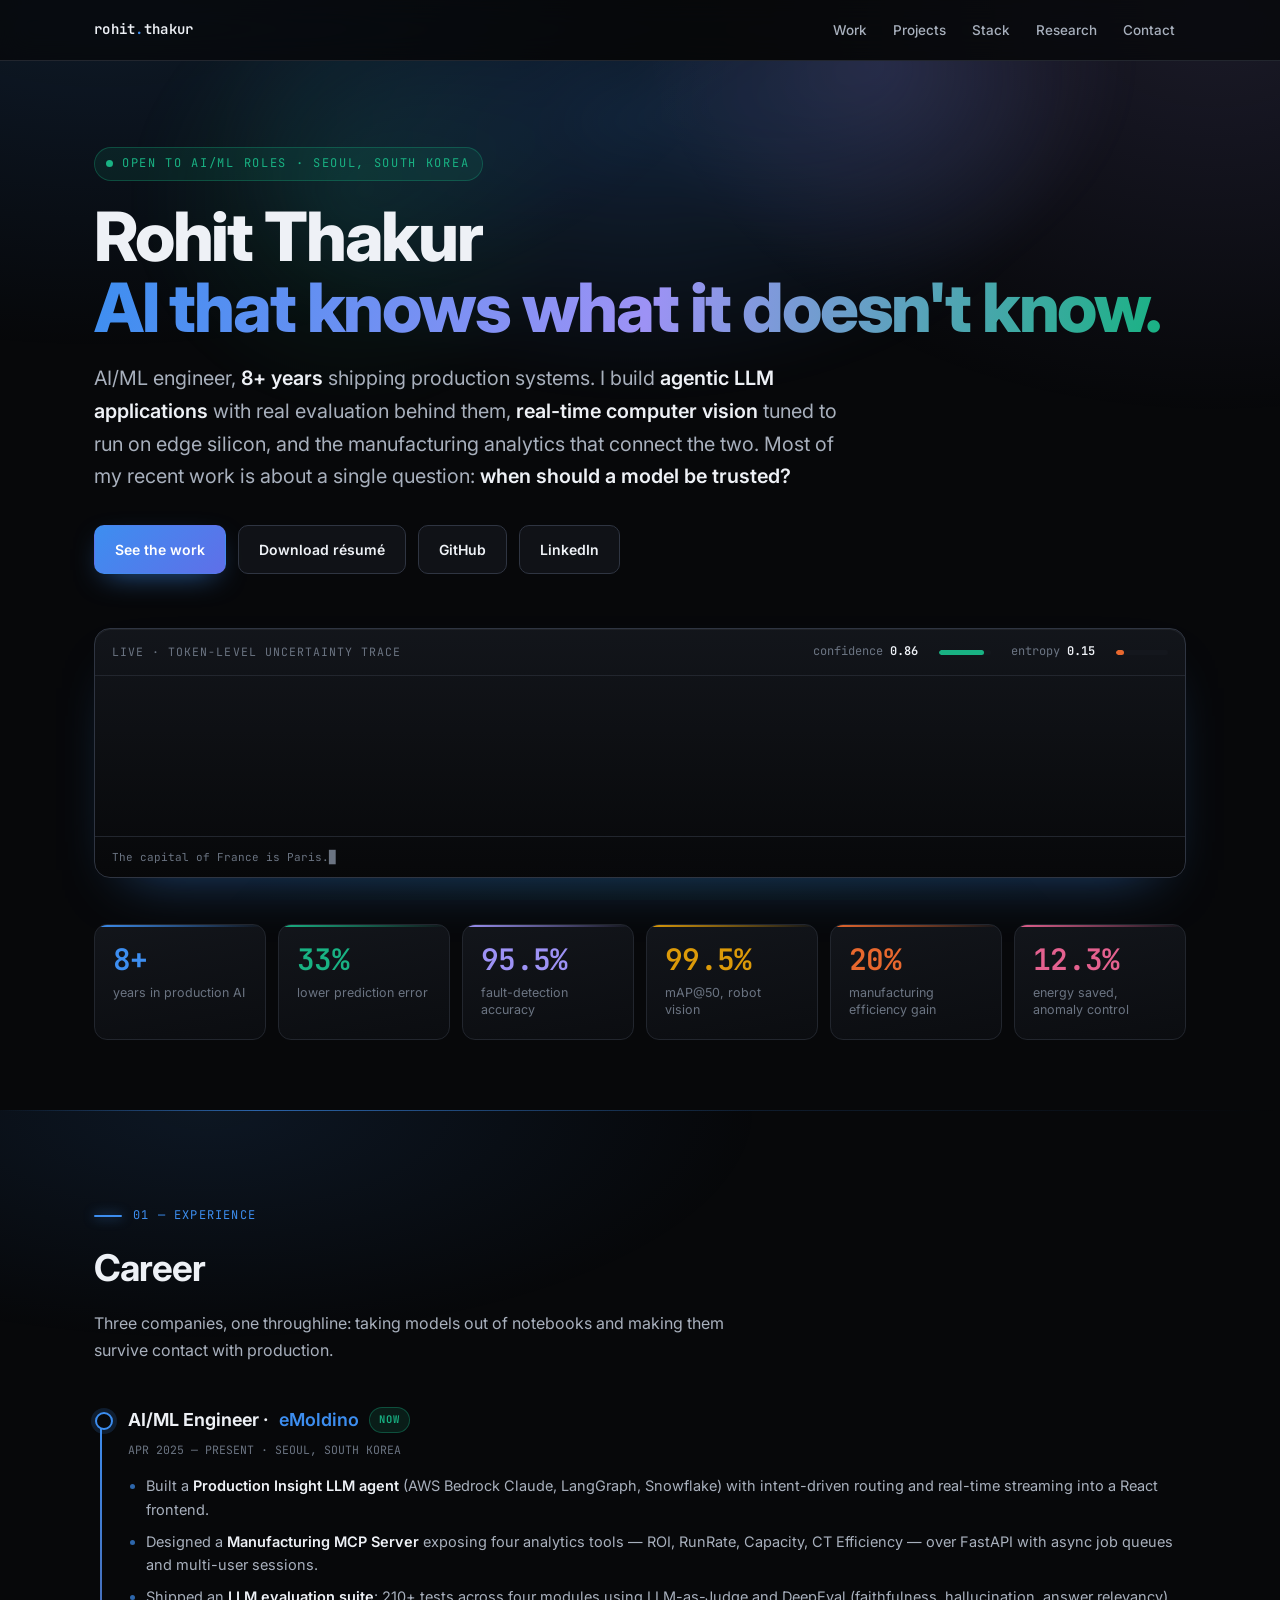
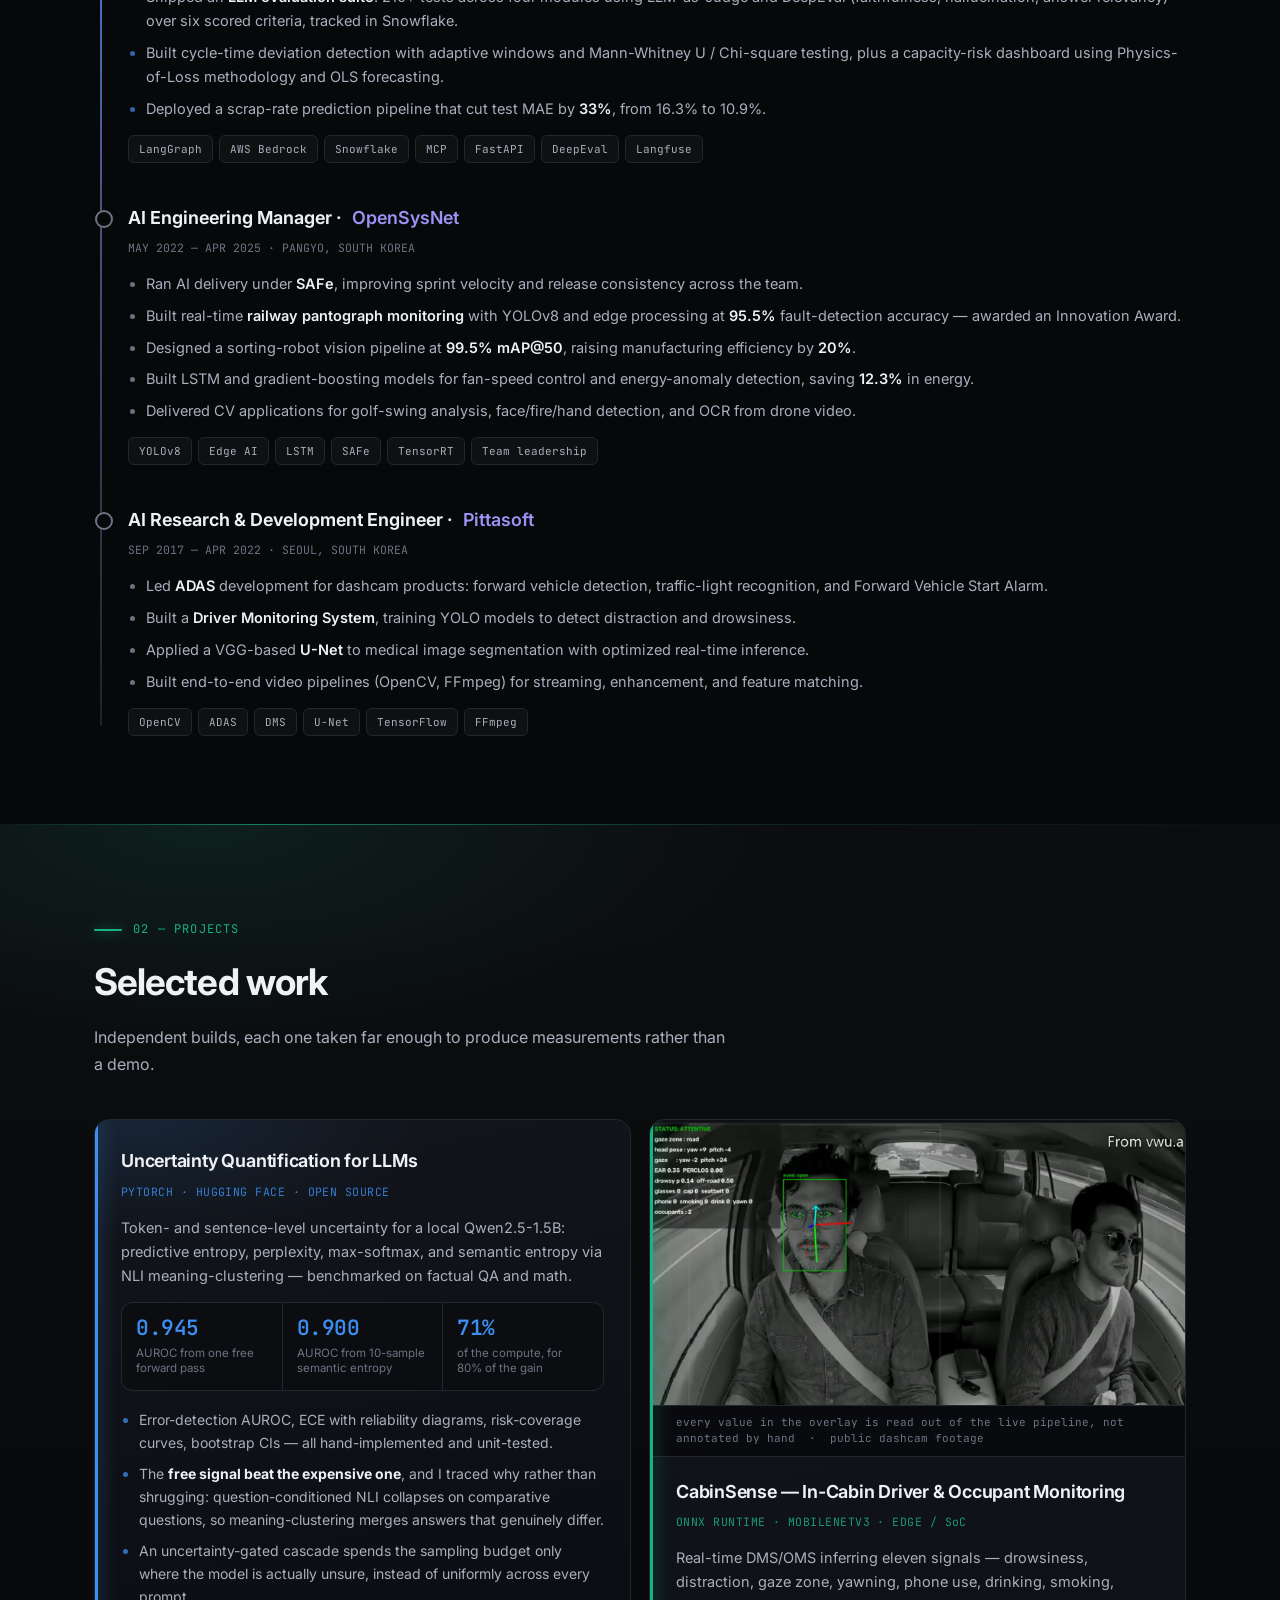
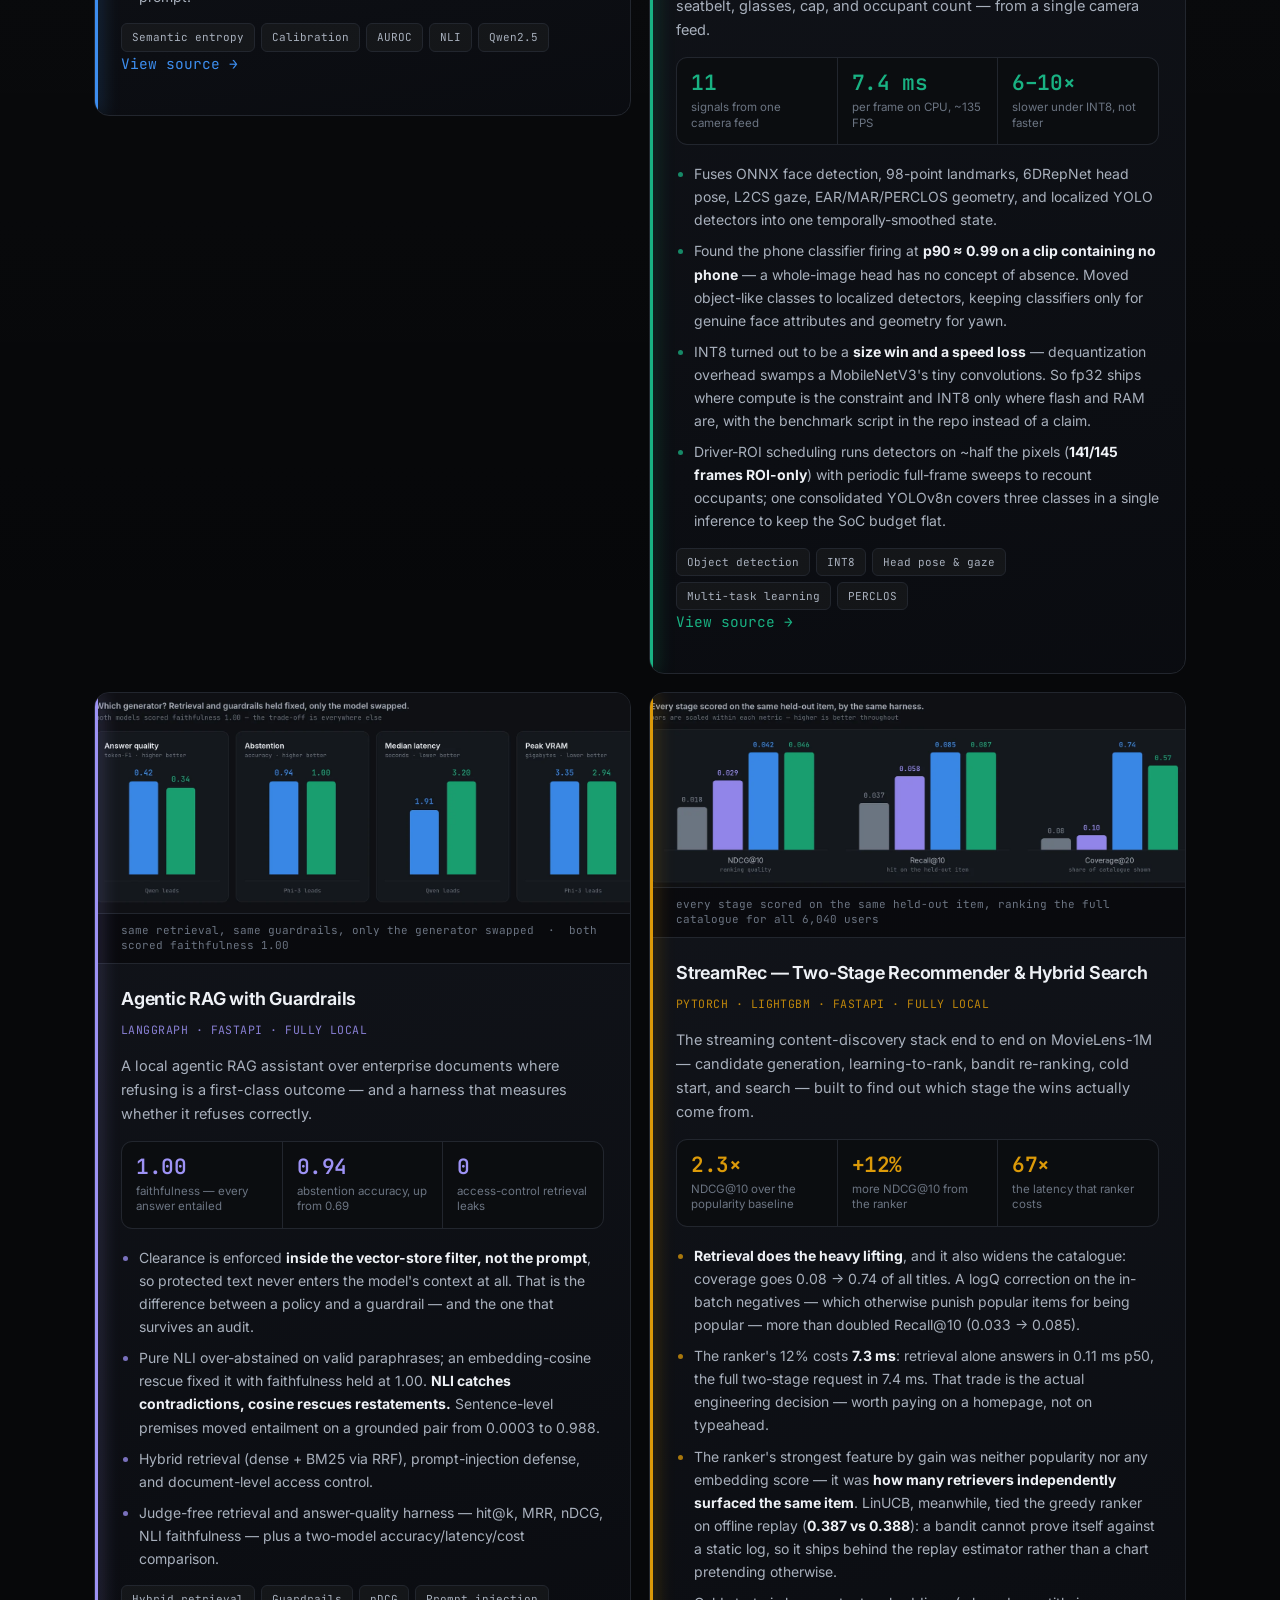
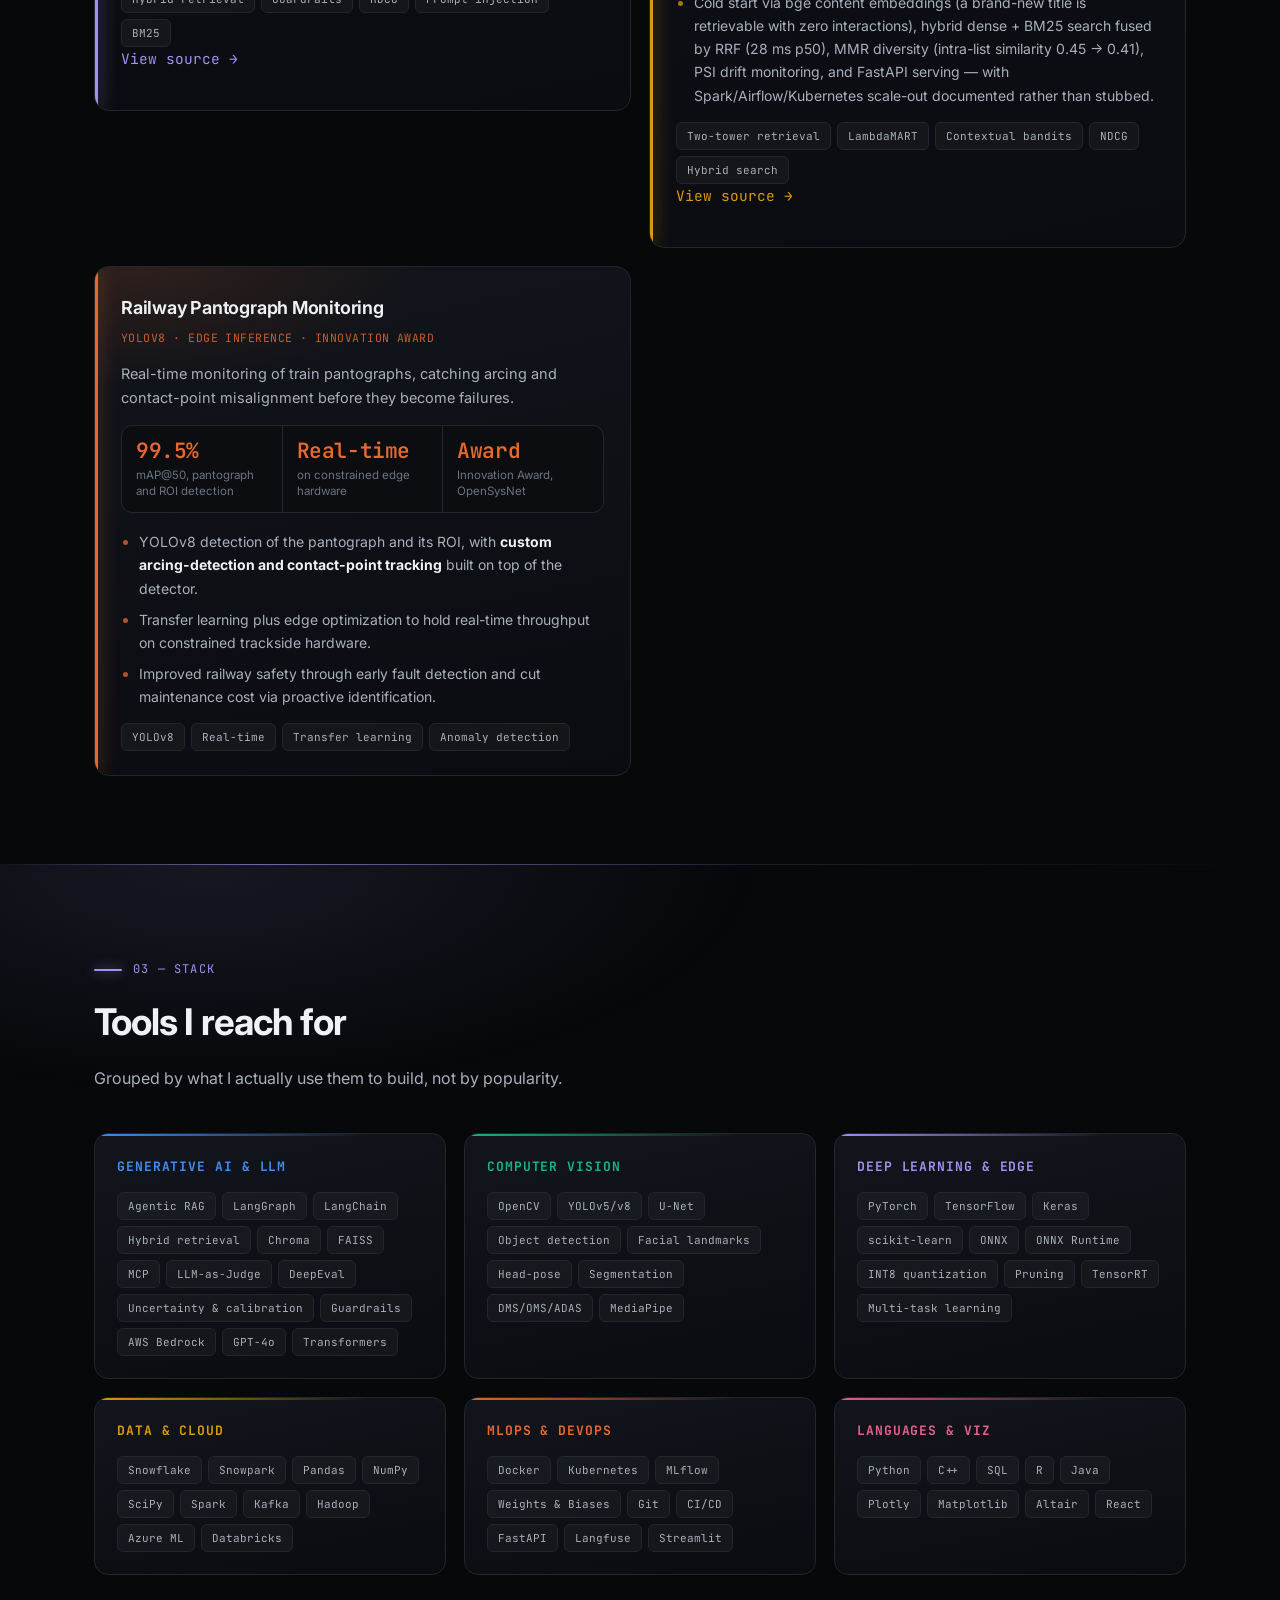
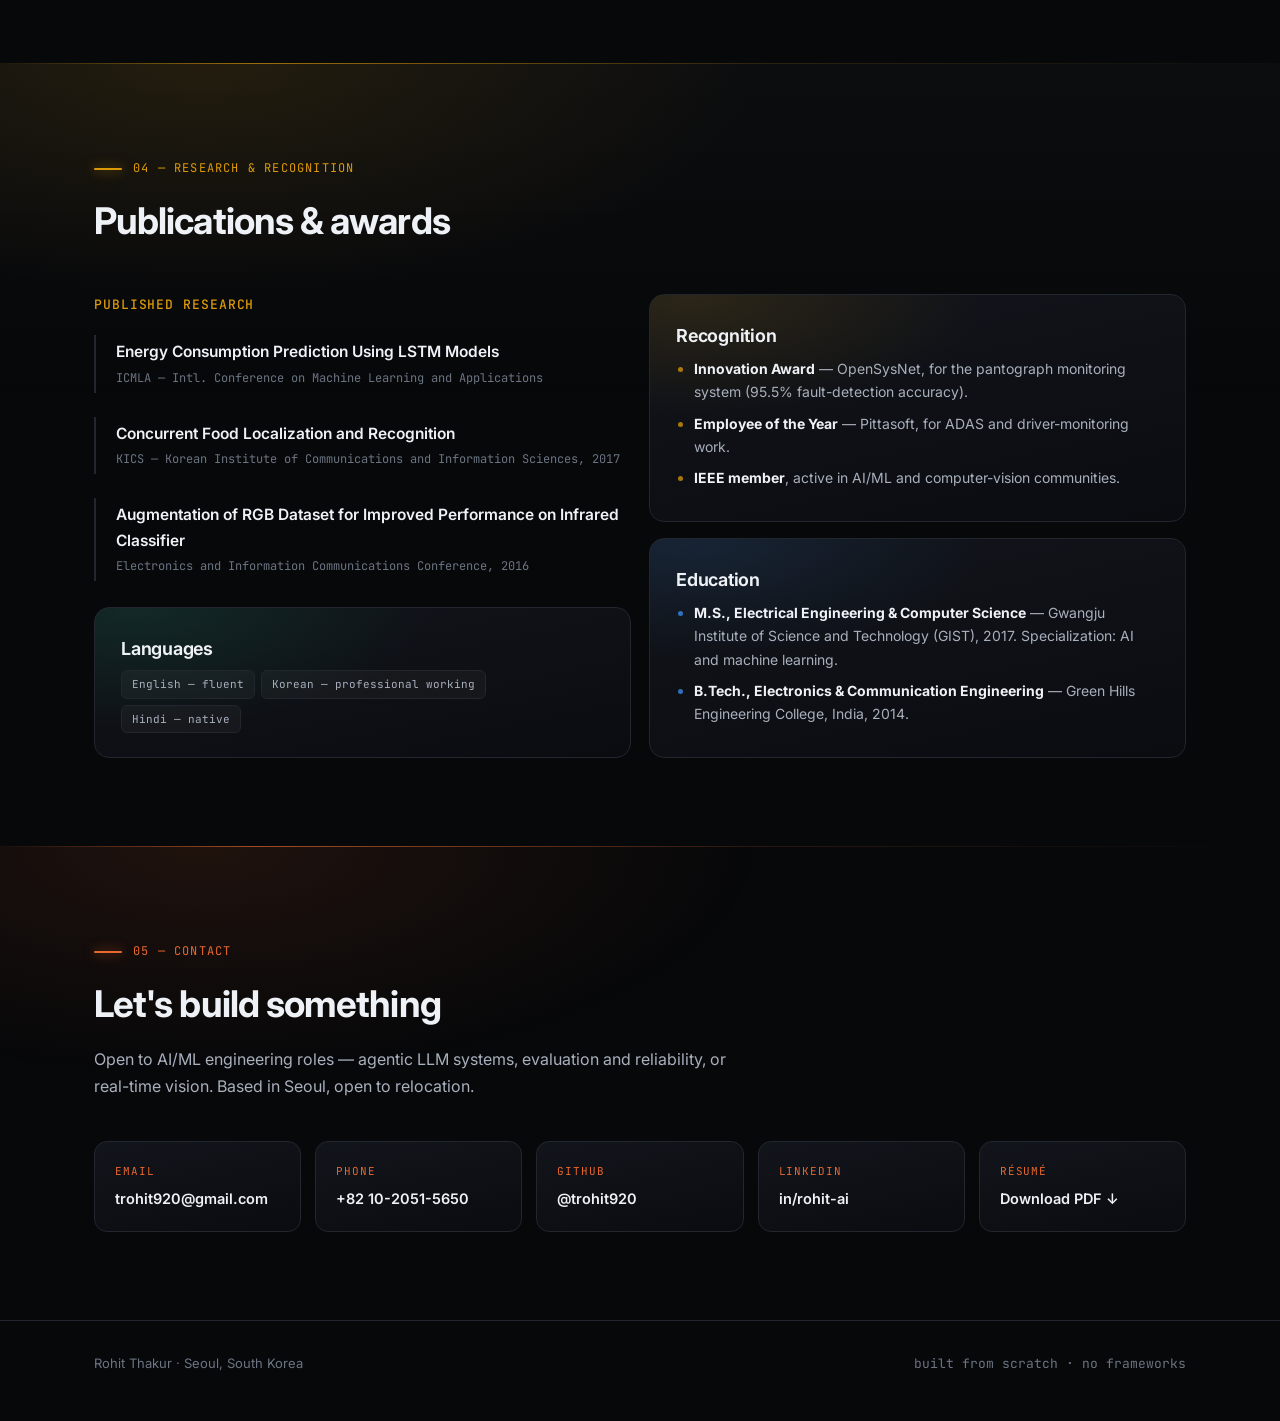
==== commit 1dc096a2: "Add project screenshots to CabinSense, Agentic RAG and StreamRec cards" ====
--- a/index.html
+++ b/index.html
@@ -178,12 +178,13 @@
 
 /* ---------- cards ---------- */
 .grid{display:grid;gap:18px}
-.g2{grid-template-columns:repeat(auto-fit,minmax(min(430px,100%),1fr))}
+.g2{grid-template-columns:repeat(auto-fit,minmax(min(430px,100%),1fr));align-items:start}
 .g3{grid-template-columns:repeat(auto-fit,minmax(min(300px,100%),1fr))}
 .card{
-  --c:var(--sec);--c-rgb:var(--sec-rgb);
+  --c:var(--sec);--c-rgb:var(--sec-rgb);--padx:26px;--padt:26px;
   background:linear-gradient(168deg,rgba(20,23,29,.9),rgba(11,13,17,.9));
-  border:1px solid var(--line);border-radius:15px;padding:26px 26px 24px;
+  border:1px solid var(--line);border-radius:15px;
+  padding:var(--padt) var(--padx) 24px;
   transition:.22s;position:relative;overflow:hidden;
 }
 .card::after{
@@ -210,6 +211,16 @@
 .tag:hover{color:var(--ink);border-color:rgba(var(--c-rgb),.6);background:rgba(var(--c-rgb),.12)}
 .accent-l{position:absolute;left:0;top:0;bottom:0;width:3px;background:var(--c);
   box-shadow:0 0 18px rgba(var(--c-rgb),.85);z-index:2}
+
+/* ---------- full-bleed screenshot banner at the top of a project card ---------- */
+img{max-width:100%}
+.shot{margin:calc(var(--padt) * -1) calc(var(--padx) * -1) 20px;position:relative}
+.shot img{display:block;width:100%;height:auto;background:var(--bg)}
+.shot figcaption{
+  font-family:var(--mono);font-size:11px;line-height:1.45;color:var(--ink-3);
+  padding:9px var(--padx);border-top:1px solid var(--line);border-bottom:1px solid var(--line);
+  background:rgba(7,8,10,.72);
+}
 .src{margin:16px 0 0;font-family:var(--mono);font-size:13px}
 .src a{color:var(--c);display:inline-flex;align-items:center;gap:6px}
 .src a:hover{text-decoration:none;gap:10px}
@@ -294,7 +305,7 @@
 @media(max-width:860px){
   .hero{padding:60px 0 54px}
   section{padding:66px 0}
-  .card{padding:22px 20px}
+  .card{--padx:20px;--padt:22px;padding-bottom:22px}
   .tl{padding-left:28px}
   .tl-item::before{left:-28px}
 }
@@ -469,6 +480,11 @@
 
       <article class="card reveal" style="--c:var(--aqua);--c-rgb:var(--aqua-rgb)">
         <span class="accent-l"></span>
+        <figure class="shot">
+          <img src="img/cabinsense.webp" width="1400" height="745" loading="lazy" decoding="async"
+               alt="A frame of in-cabin dashcam footage with the CabinSense overlay drawn on it: a green STATUS: ATTENTIVE panel listing gaze zone, head pose, gaze angles, EAR and PERCLOS, drowsiness probability and the phone, smoking, drink, seatbelt and occupant flags, with a face box, 98 facial landmarks and head-pose axes on the driver.">
+          <figcaption>every value in the overlay is read out of the live pipeline, not annotated by hand &nbsp;·&nbsp; public dashcam footage</figcaption>
+        </figure>
         <h3>CabinSense — In-Cabin Driver &amp; Occupant Monitoring</h3>
         <div class="meta">ONNX RUNTIME &middot; MOBILENETV3 &middot; EDGE / SoC</div>
         <p>Real-time DMS/OMS inferring eleven signals — drowsiness, distraction, gaze zone, yawning, phone use, drinking, smoking, seatbelt, glasses, cap, and occupant count — from a single camera feed.</p>
@@ -492,6 +508,11 @@
 
       <article class="card reveal" style="--c:var(--violet);--c-rgb:var(--violet-rgb)">
         <span class="accent-l"></span>
+        <figure class="shot">
+          <img src="img/rag.webp" width="1400" height="575" loading="lazy" decoding="async"
+               alt="Four bar charts comparing two local generator models with retrieval and guardrails held fixed: answer quality (token-F1) 0.42 for Qwen2.5-1.5B against 0.34 for Phi-3-mini, abstention accuracy 0.94 against 1.00, median latency 1.91 s against 3.20 s, and peak VRAM 3.35 GB against 2.94 GB.">
+          <figcaption>same retrieval, same guardrails, only the generator swapped &nbsp;·&nbsp; both scored faithfulness 1.00</figcaption>
+        </figure>
         <h3>Agentic RAG with Guardrails</h3>
         <div class="meta">LANGGRAPH &middot; FASTAPI &middot; FULLY LOCAL</div>
         <p>A local agentic RAG assistant over enterprise documents where refusing is a first-class outcome — and a harness that measures whether it refuses correctly.</p>
@@ -515,6 +536,11 @@
 
       <article class="card reveal" style="--c:var(--yellow);--c-rgb:var(--yellow-rgb)">
         <span class="accent-l"></span>
+        <figure class="shot">
+          <img src="img/streamrec.webp" width="1400" height="507" loading="lazy" decoding="async"
+               alt="Grouped bar chart of four pipeline stages across three metrics. NDCG@10: popularity 0.018, SASRec-lite 0.029, two-tower 0.042, two-stage 0.046. Recall@10: 0.037, 0.058, 0.085, 0.087. Coverage@20: 0.08, 0.10, 0.74, 0.57.">
+          <figcaption>every stage scored on the same held-out item, ranking the full catalogue for all 6,040 users</figcaption>
+        </figure>
         <h3>StreamRec — Two-Stage Recommender &amp; Hybrid Search</h3>
         <div class="meta">PYTORCH &middot; LIGHTGBM &middot; FASTAPI &middot; FULLY LOCAL</div>
         <p>The streaming content-discovery stack end to end on MovieLens-1M — candidate generation, learning-to-rank, bandit re-ranking, cold start, and search — built to find out which stage the wins actually come from.</p>
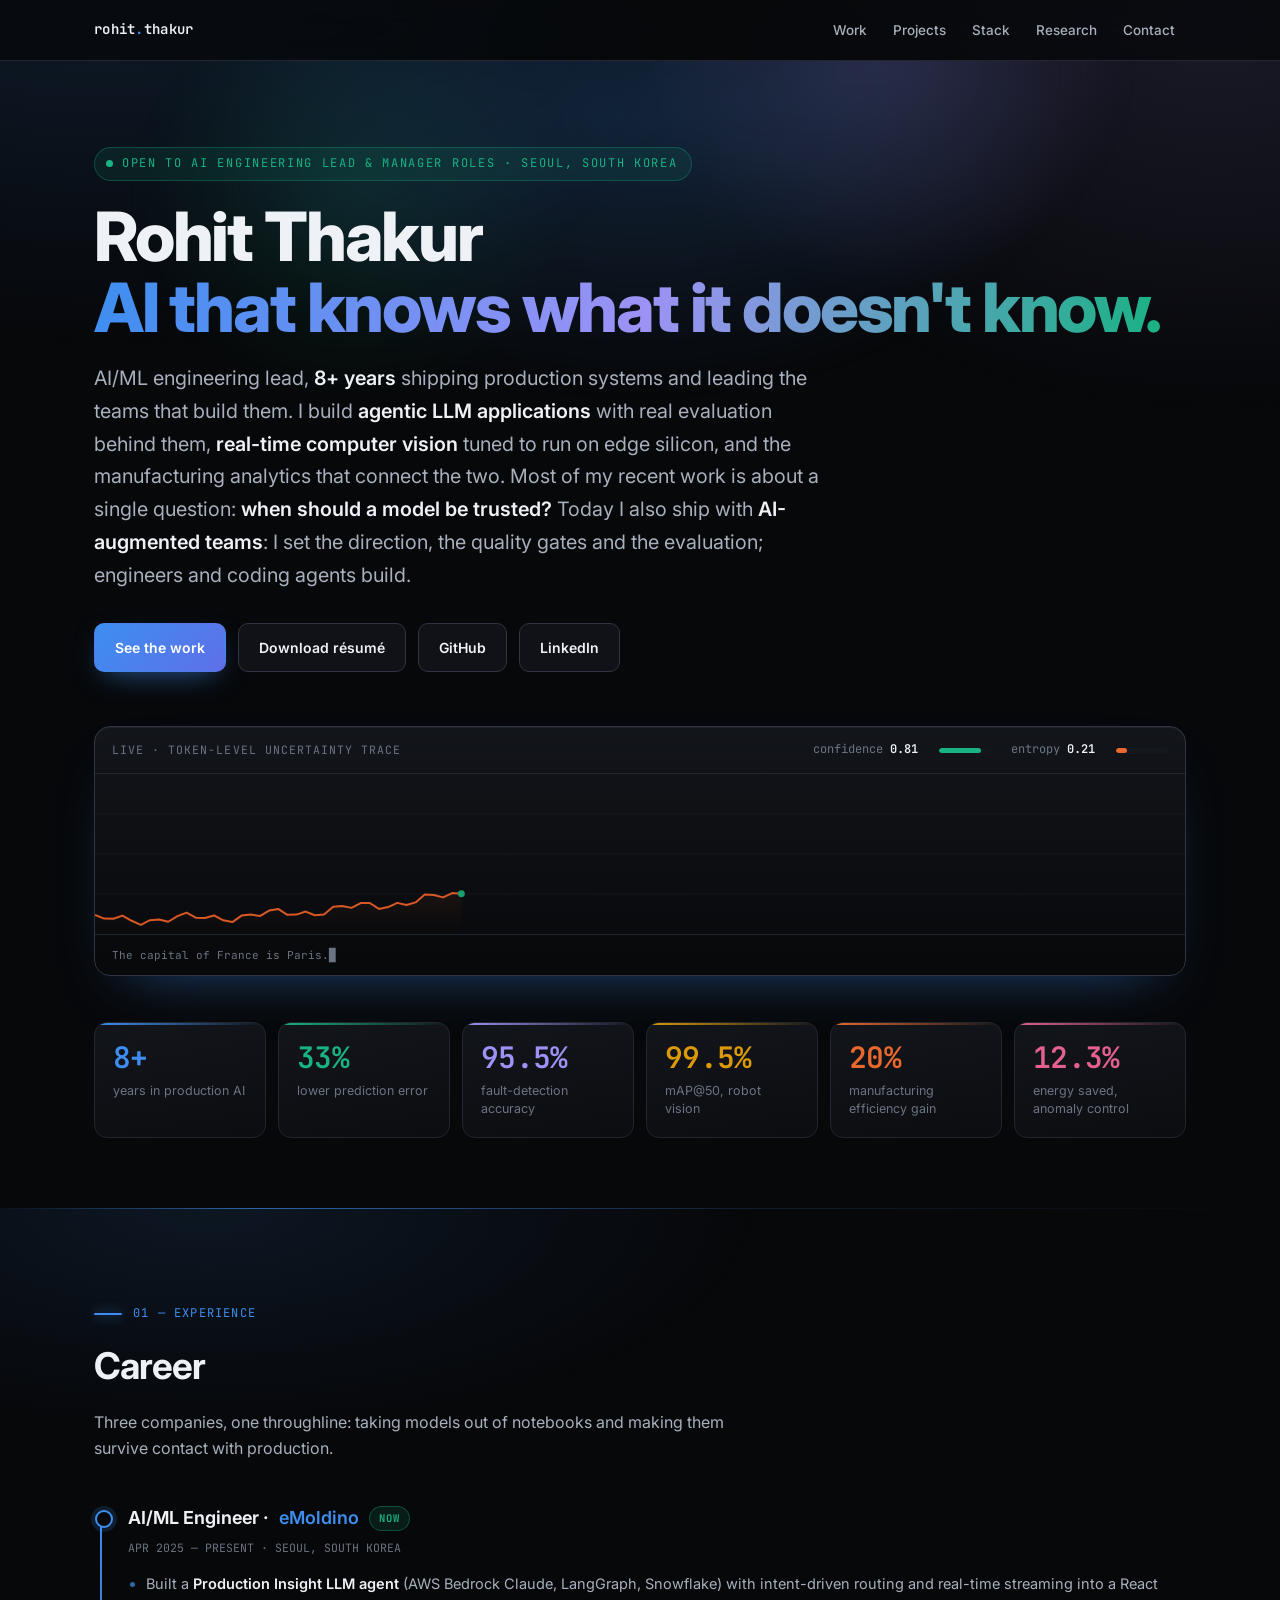
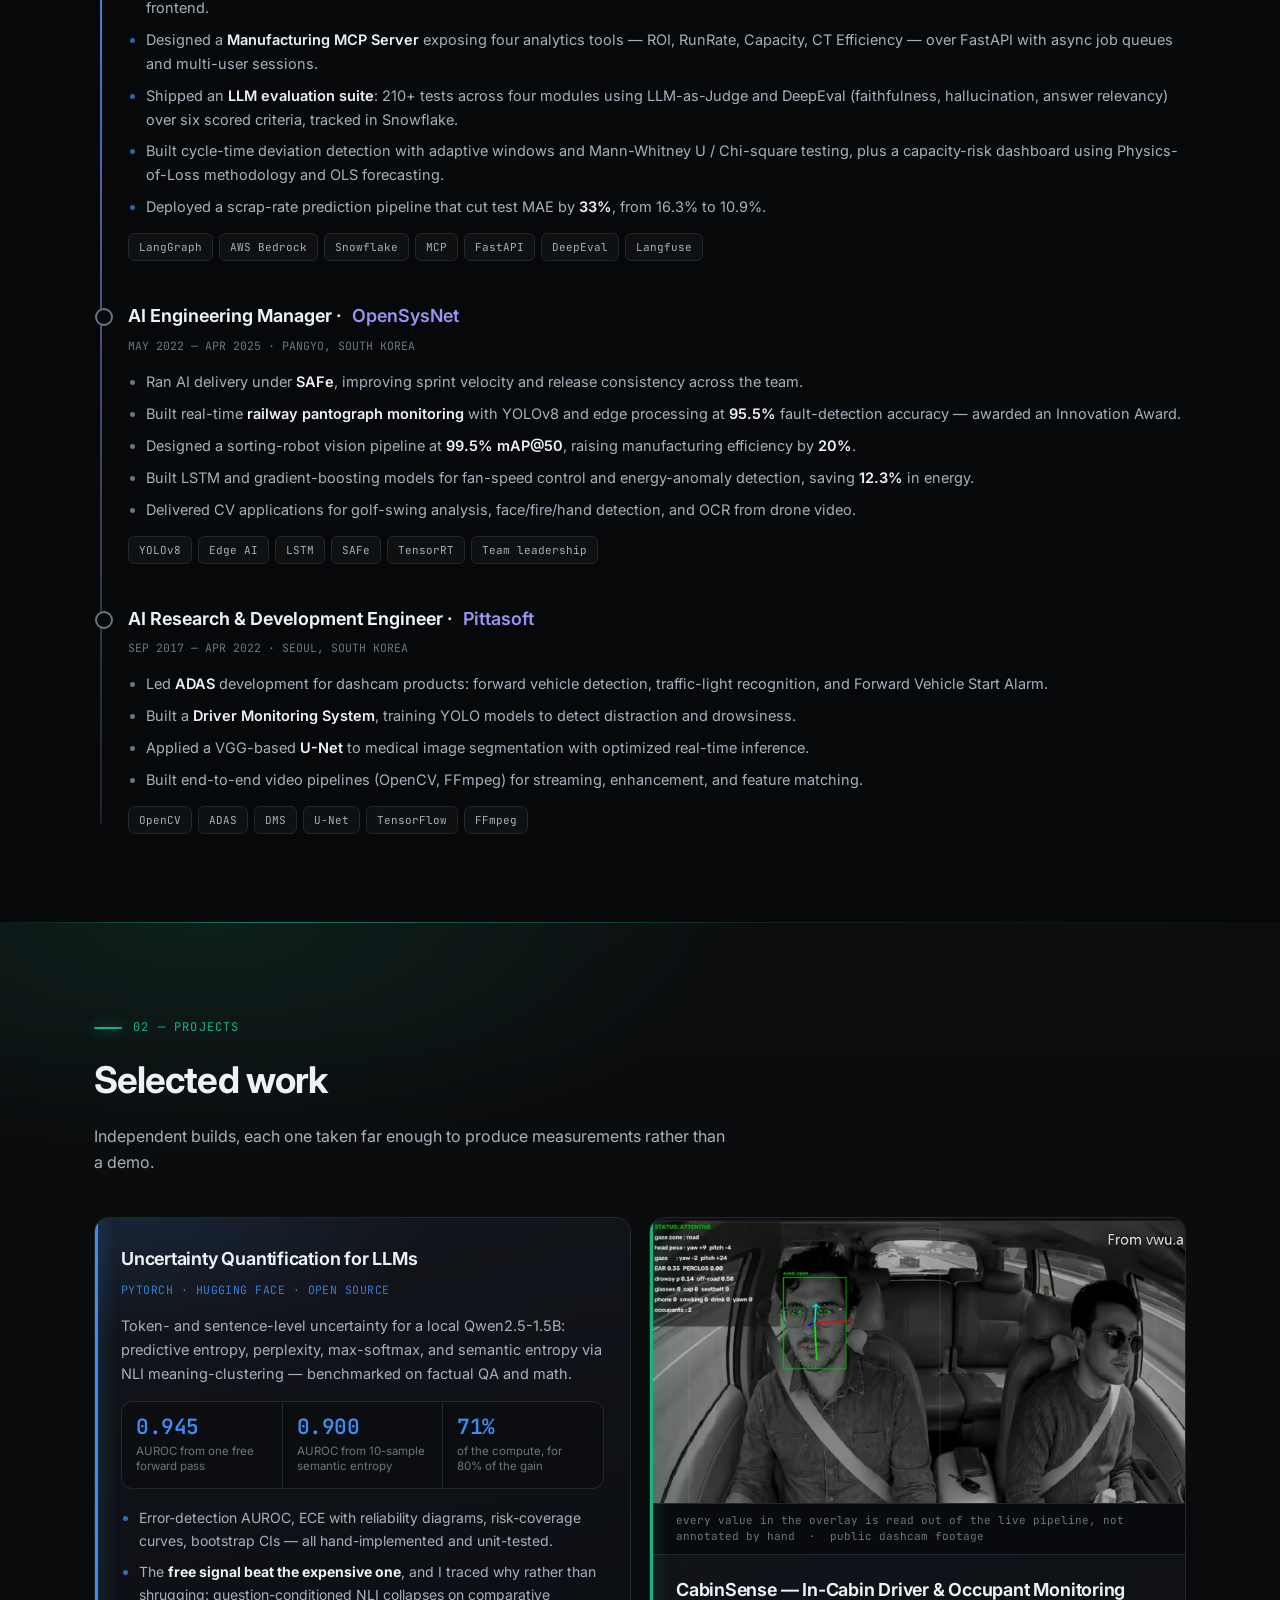
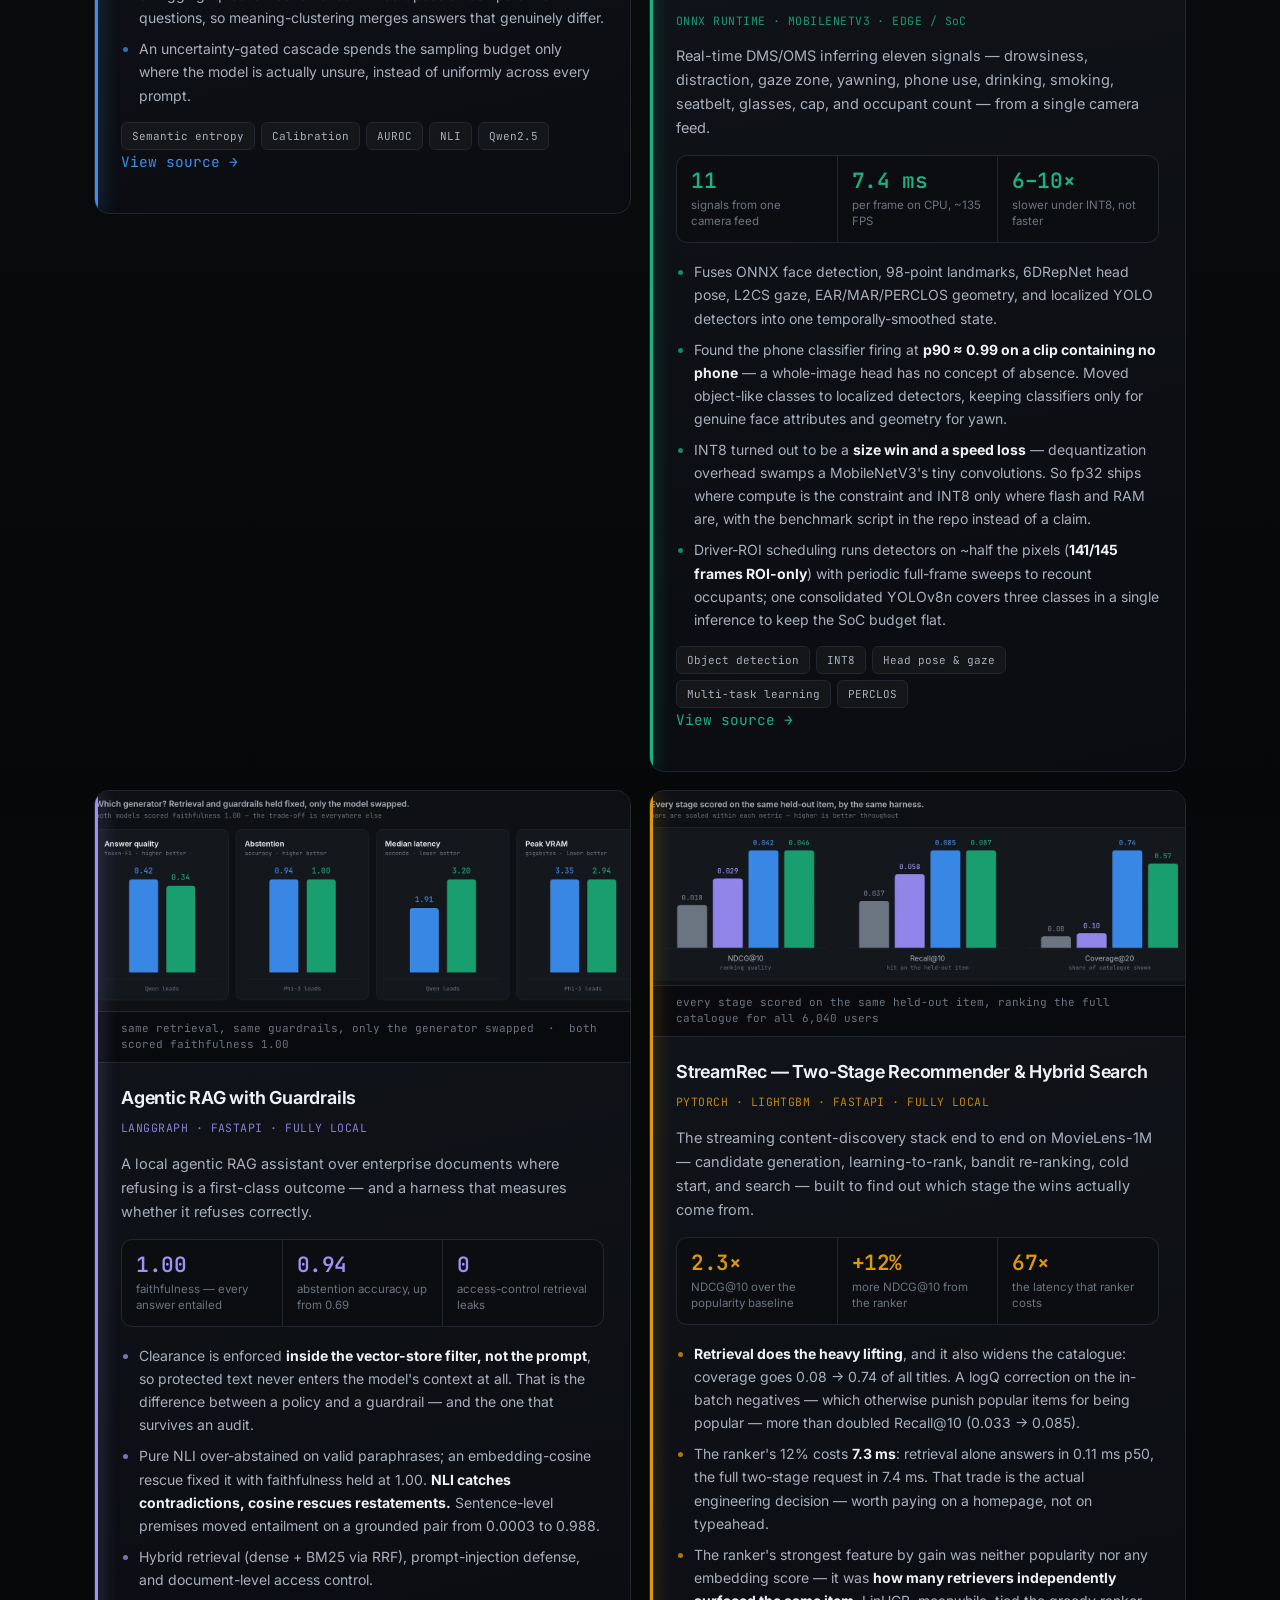
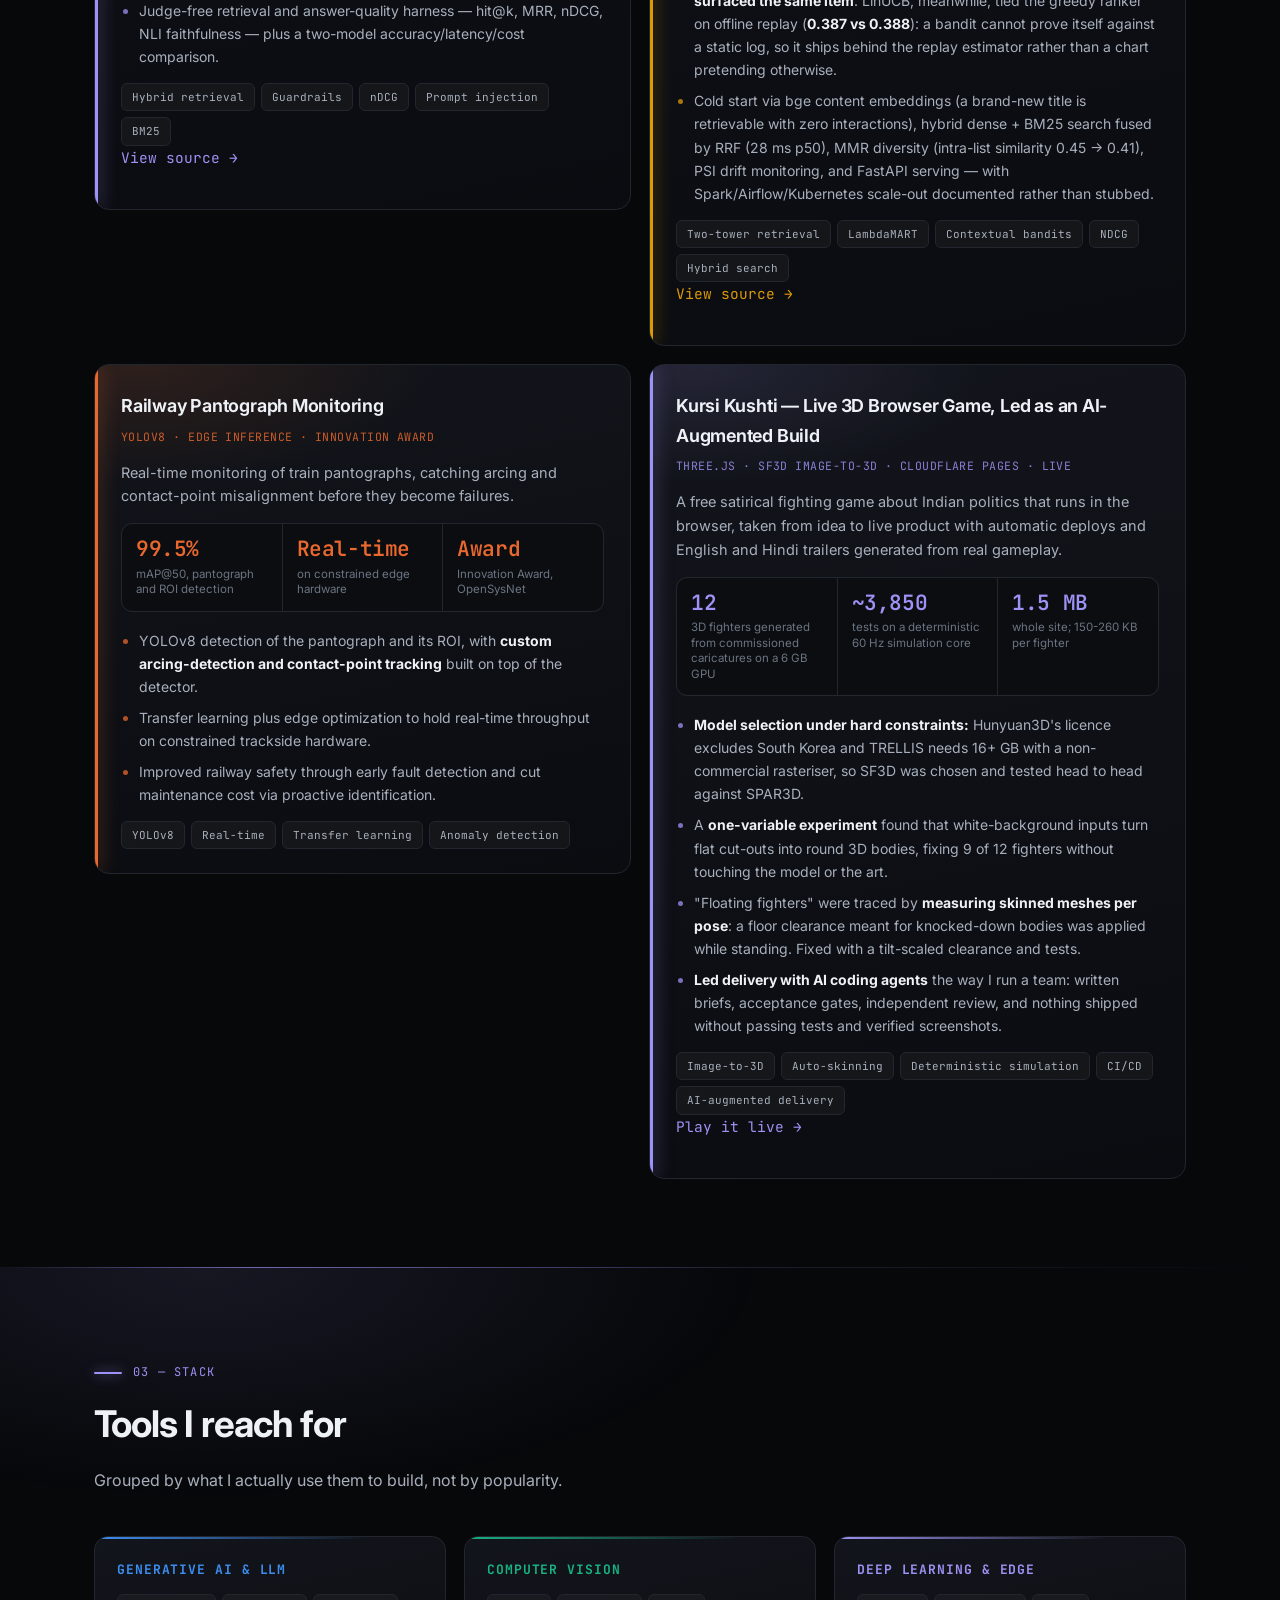
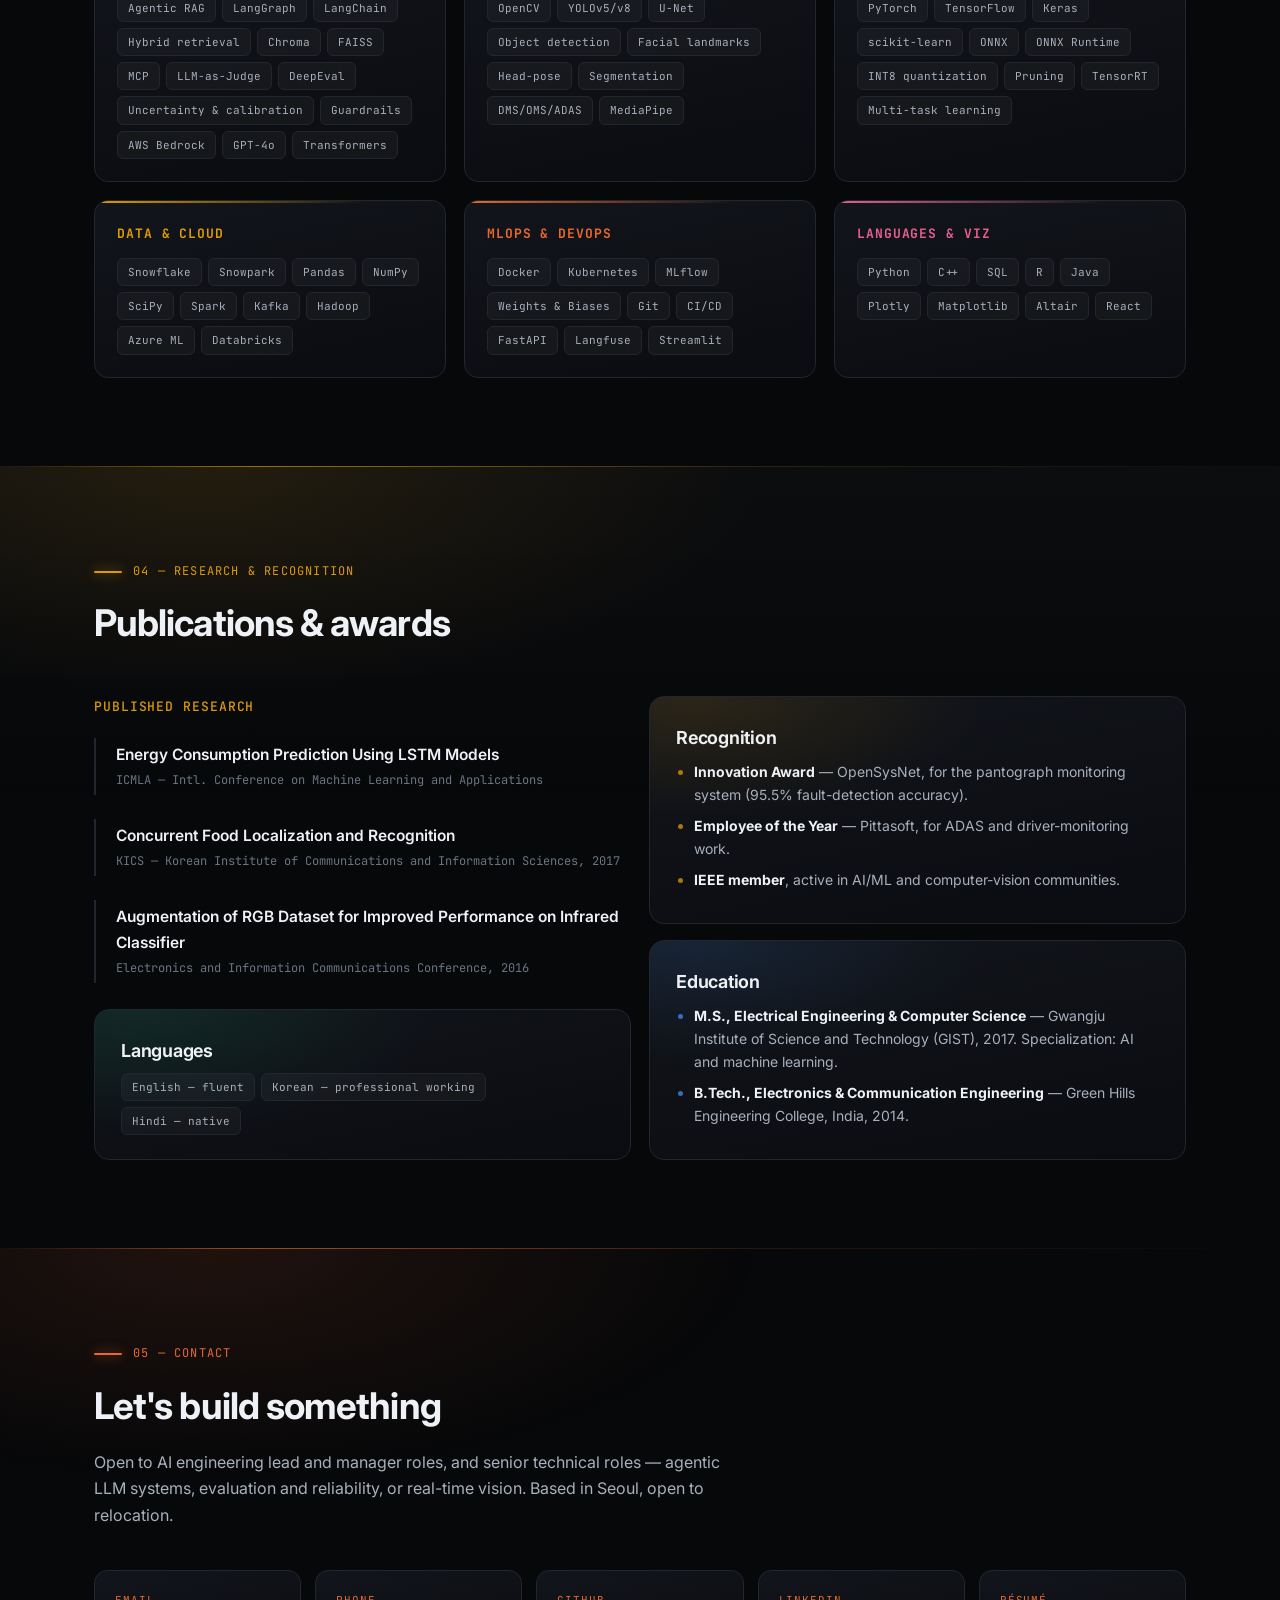
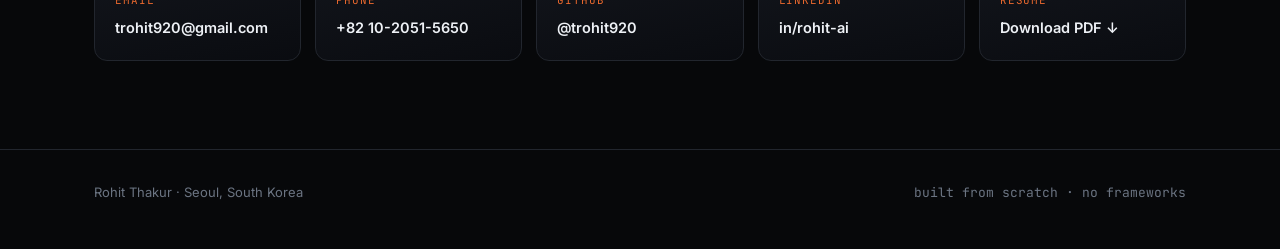
==== commit 90be80c1: "feat: add Kursi Kushti card and lead positioning" ====
--- a/index.html
+++ b/index.html
@@ -3,11 +3,11 @@
 <head>
 <meta charset="utf-8">
 <meta name="viewport" content="width=device-width, initial-scale=1">
-<title>Rohit Thakur — AI/ML Engineer</title>
-<meta name="description" content="AI/ML engineer with 8+ years building production AI: agentic LLM systems with measured evaluation, real-time edge computer vision, and manufacturing analytics. Seoul, South Korea.">
+<title>Rohit Thakur — AI/ML Engineering Lead</title>
+<meta name="description" content="AI/ML engineering lead with 8+ years building and leading production AI: agentic LLM systems with measured evaluation, real-time edge computer vision, manufacturing analytics, and AI-augmented delivery. Seoul, South Korea.">
 <meta name="author" content="Rohit Thakur">
-<meta property="og:title" content="Rohit Thakur — AI/ML Engineer">
-<meta property="og:description" content="Agentic LLM systems, uncertainty quantification, and real-time edge vision. 8+ years shipping production AI.">
+<meta property="og:title" content="Rohit Thakur — AI/ML Engineering Lead">
+<meta property="og:description" content="AI/ML engineering lead: agentic LLM systems, uncertainty quantification, and real-time edge vision. 8+ years shipping production AI and leading the teams that build it.">
 <meta property="og:type" content="website">
 <meta property="og:url" content="https://trohit920.github.io">
 <link rel="preconnect" href="https://fonts.googleapis.com">
@@ -343,14 +343,17 @@
 
 <header class="hero">
   <div class="wrap">
-    <div class="eyebrow"><span class="dot"></span>Open to AI/ML roles &middot; Seoul, South Korea</div>
+    <div class="eyebrow"><span class="dot"></span>Open to AI engineering lead &amp; manager roles &middot; Seoul, South Korea</div>
     <h1>Rohit Thakur<br><span class="grad">AI that knows what it doesn't know.</span></h1>
     <p class="tagline">
-      AI/ML engineer, <b>8+ years</b> shipping production systems. I build
+      AI/ML engineering lead, <b>8+ years</b> shipping production systems and
+      leading the teams that build them. I build
       <b>agentic LLM applications</b> with real evaluation behind them,
       <b>real-time computer vision</b> tuned to run on edge silicon, and the
       manufacturing analytics that connect the two. Most of my recent work is
-      about a single question: <b>when should a model be trusted?</b>
+      about a single question: <b>when should a model be trusted?</b> Today I also
+      ship with <b>AI-augmented teams</b>: I set the direction, the quality gates and
+      the evaluation; engineers and coding agents build.
     </p>
     <div class="cta">
       <a class="btn primary" href="#projects">See the work</a>
@@ -582,6 +585,29 @@
           <span class="tag">Transfer learning</span><span class="tag">Anomaly detection</span>
         </div>
       </article>
+
+      <article class="card reveal" style="--c:var(--violet);--c-rgb:var(--violet-rgb)">
+        <span class="accent-l"></span>
+        <h3>Kursi Kushti — Live 3D Browser Game, Led as an AI-Augmented Build</h3>
+        <div class="meta">THREE.JS &middot; SF3D IMAGE-TO-3D &middot; CLOUDFLARE PAGES &middot; LIVE</div>
+        <p>A free satirical fighting game about Indian politics that runs in the browser, taken from idea to live product with automatic deploys and English and Hindi trailers generated from real gameplay.</p>
+        <div class="kpis">
+          <div class="kpi"><b>12</b><span>3D fighters generated from commissioned caricatures on a 6 GB GPU</span></div>
+          <div class="kpi"><b>~3,850</b><span>tests on a deterministic 60 Hz simulation core</span></div>
+          <div class="kpi"><b>1.5 MB</b><span>whole site; 150-260 KB per fighter</span></div>
+        </div>
+        <ul>
+          <li><b>Model selection under hard constraints:</b> Hunyuan3D's licence excludes South Korea and TRELLIS needs 16+ GB with a non-commercial rasteriser, so SF3D was chosen and tested head to head against SPAR3D.</li>
+          <li>A <b>one-variable experiment</b> found that white-background inputs turn flat cut-outs into round 3D bodies, fixing 9 of 12 fighters without touching the model or the art.</li>
+          <li>"Floating fighters" were traced by <b>measuring skinned meshes per pose</b>: a floor clearance meant for knocked-down bodies was applied while standing. Fixed with a tilt-scaled clearance and tests.</li>
+          <li><b>Led delivery with AI coding agents</b> the way I run a team: written briefs, acceptance gates, independent review, and nothing shipped without passing tests and verified screenshots.</li>
+        </ul>
+        <div class="tags">
+          <span class="tag">Image-to-3D</span><span class="tag">Auto-skinning</span>
+          <span class="tag">Deterministic simulation</span><span class="tag">CI/CD</span><span class="tag">AI-augmented delivery</span>
+        </div>
+        <p class="src"><a href="https://kursikushti.pages.dev">Play it live →</a></p>
+      </article>
     </div>
   </div>
 </section>
@@ -709,7 +735,7 @@
     <div class="sec-head reveal">
       <div class="sec-num">05 — CONTACT</div>
       <h2>Let's build something</h2>
-      <p class="sec-sub">Open to AI/ML engineering roles — agentic LLM systems, evaluation and reliability, or real-time vision. Based in Seoul, open to relocation.</p>
+      <p class="sec-sub">Open to AI engineering lead and manager roles, and senior technical roles — agentic LLM systems, evaluation and reliability, or real-time vision. Based in Seoul, open to relocation.</p>
     </div>
     <div class="contact-grid reveal">
       <a class="cc" href="mailto:trohit920@gmail.com">
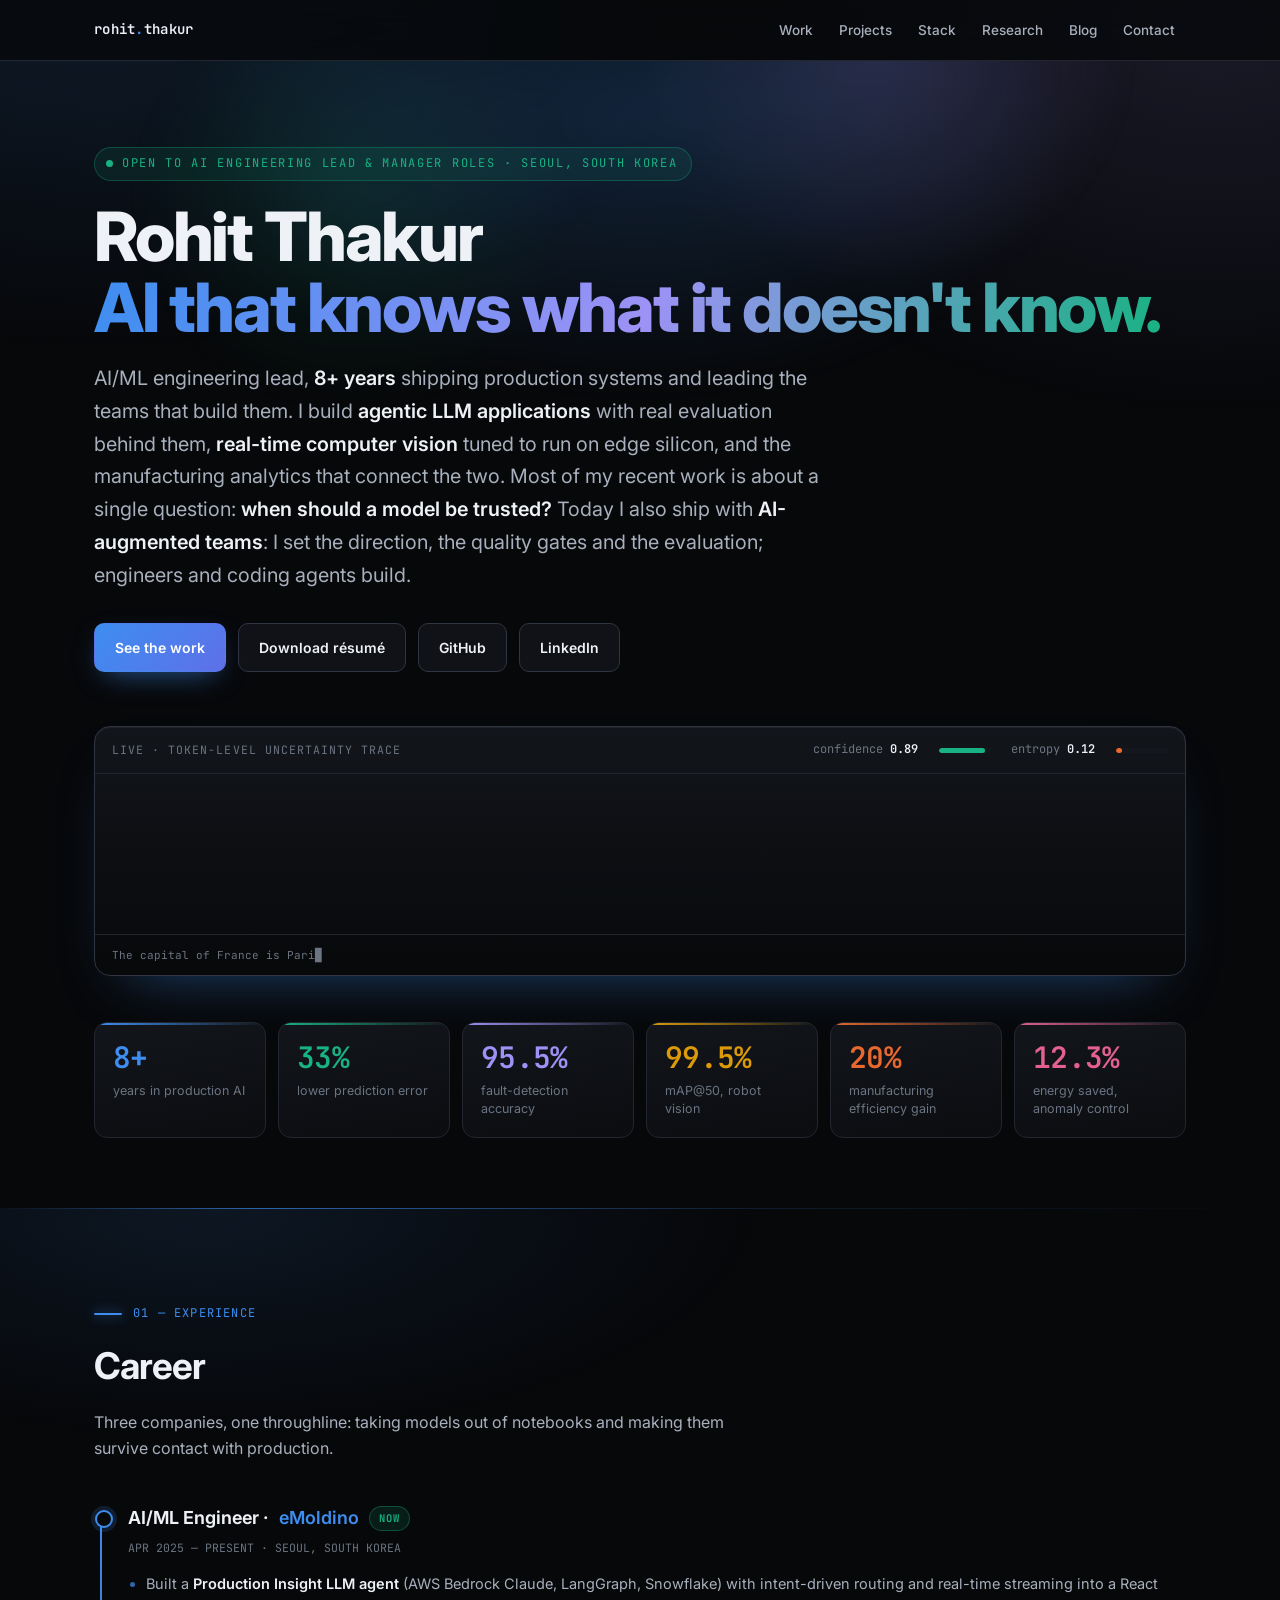
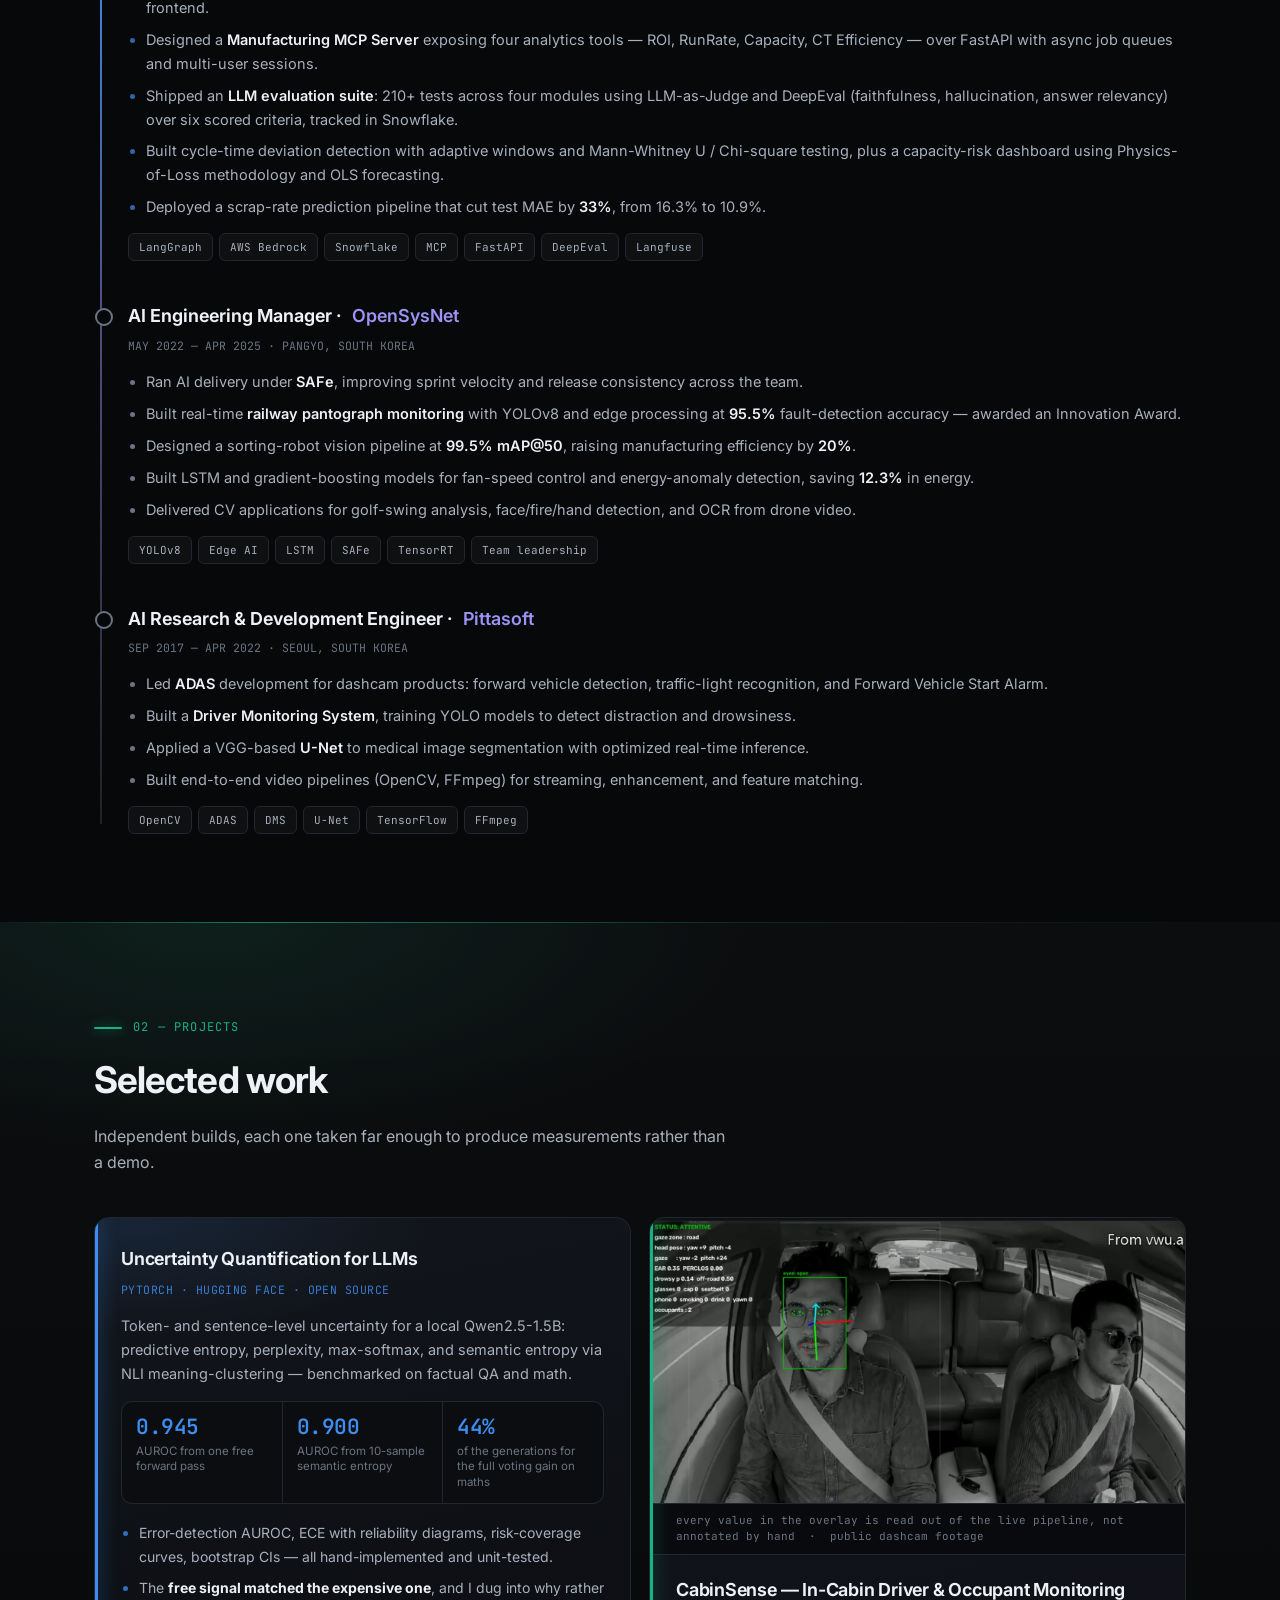
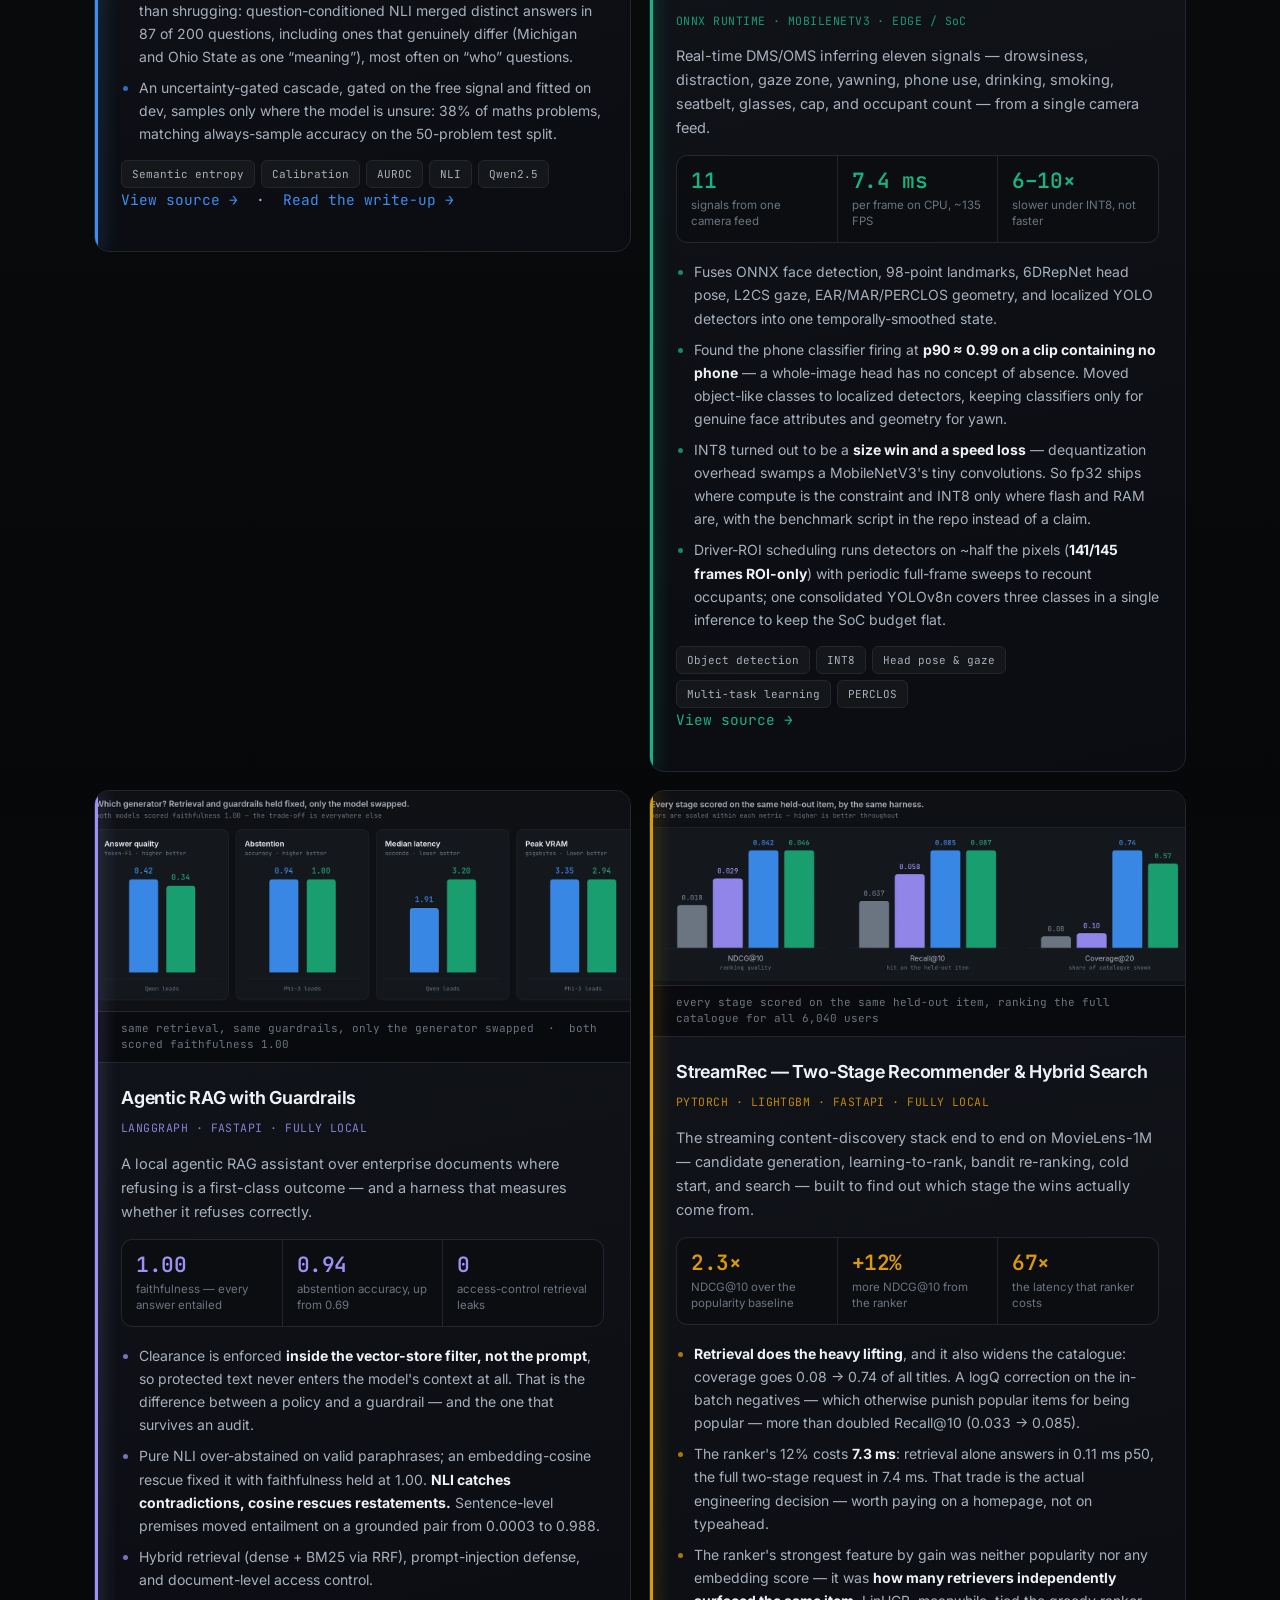
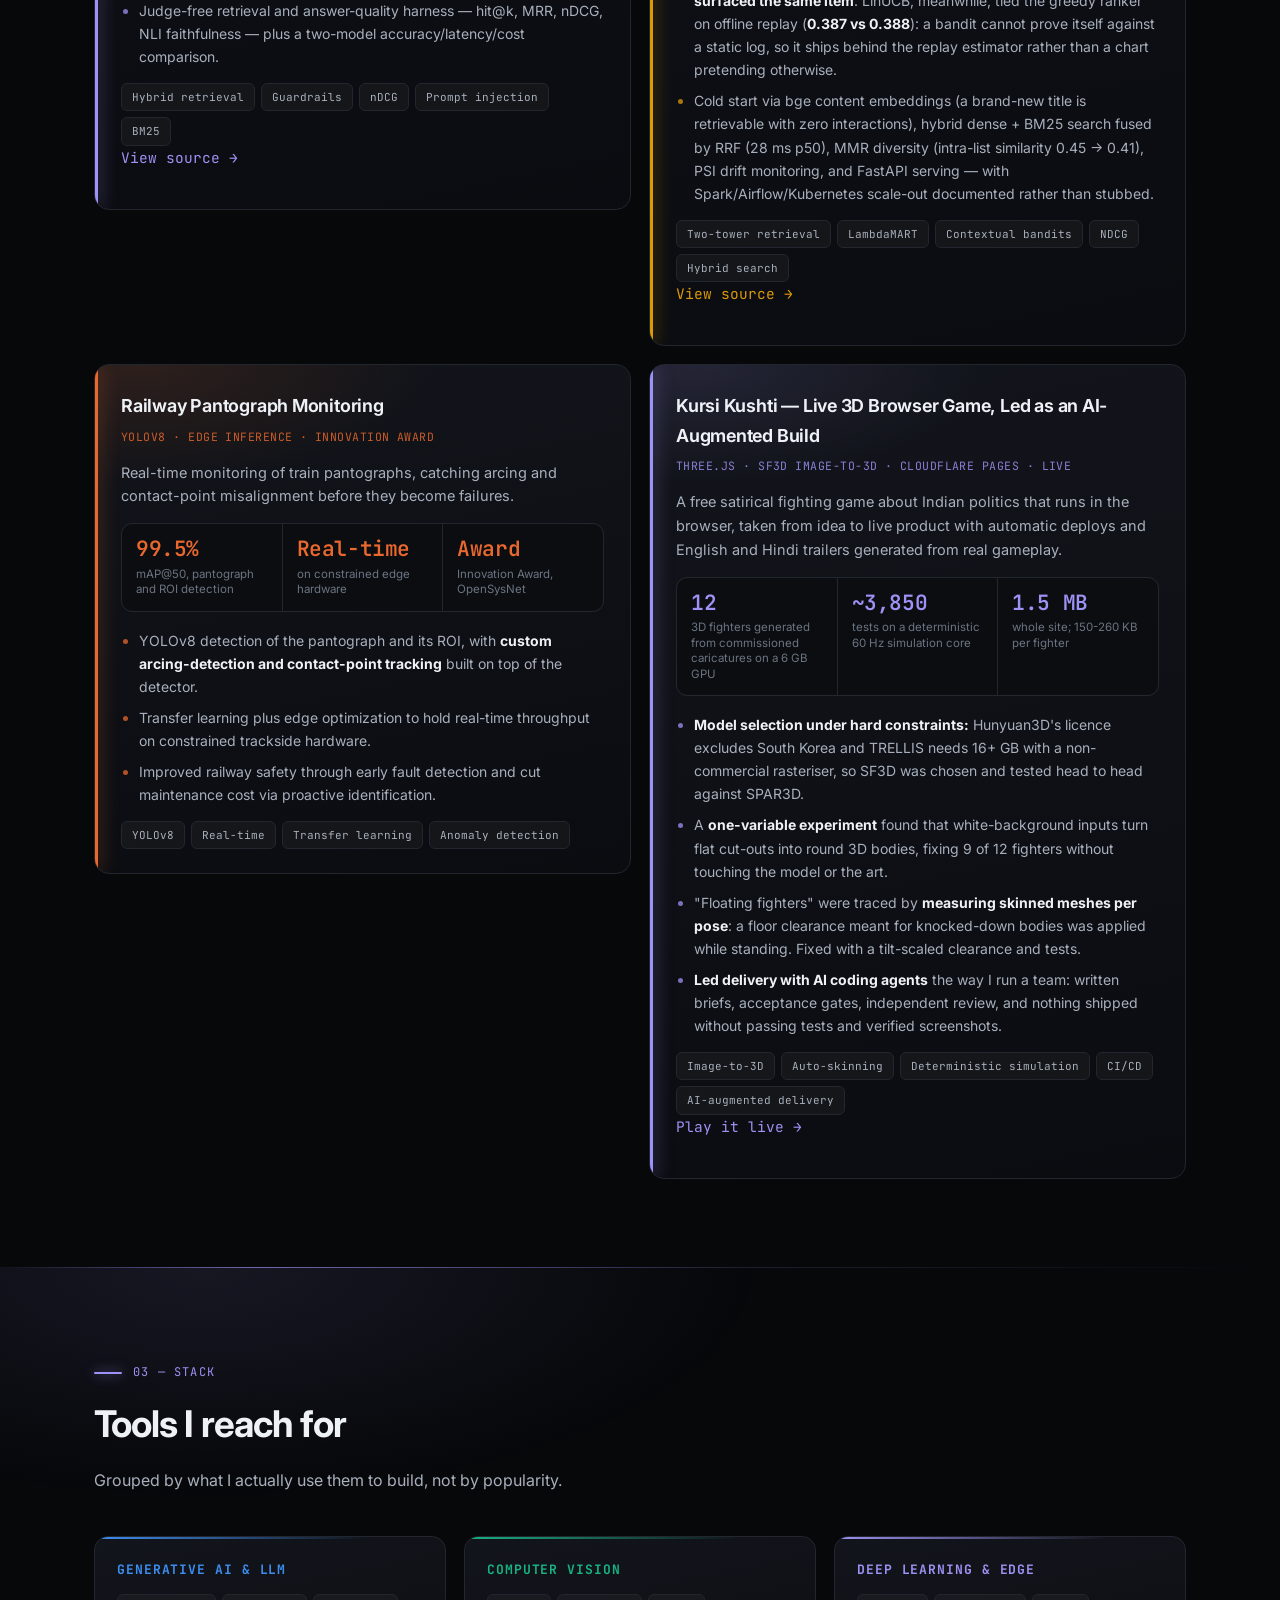
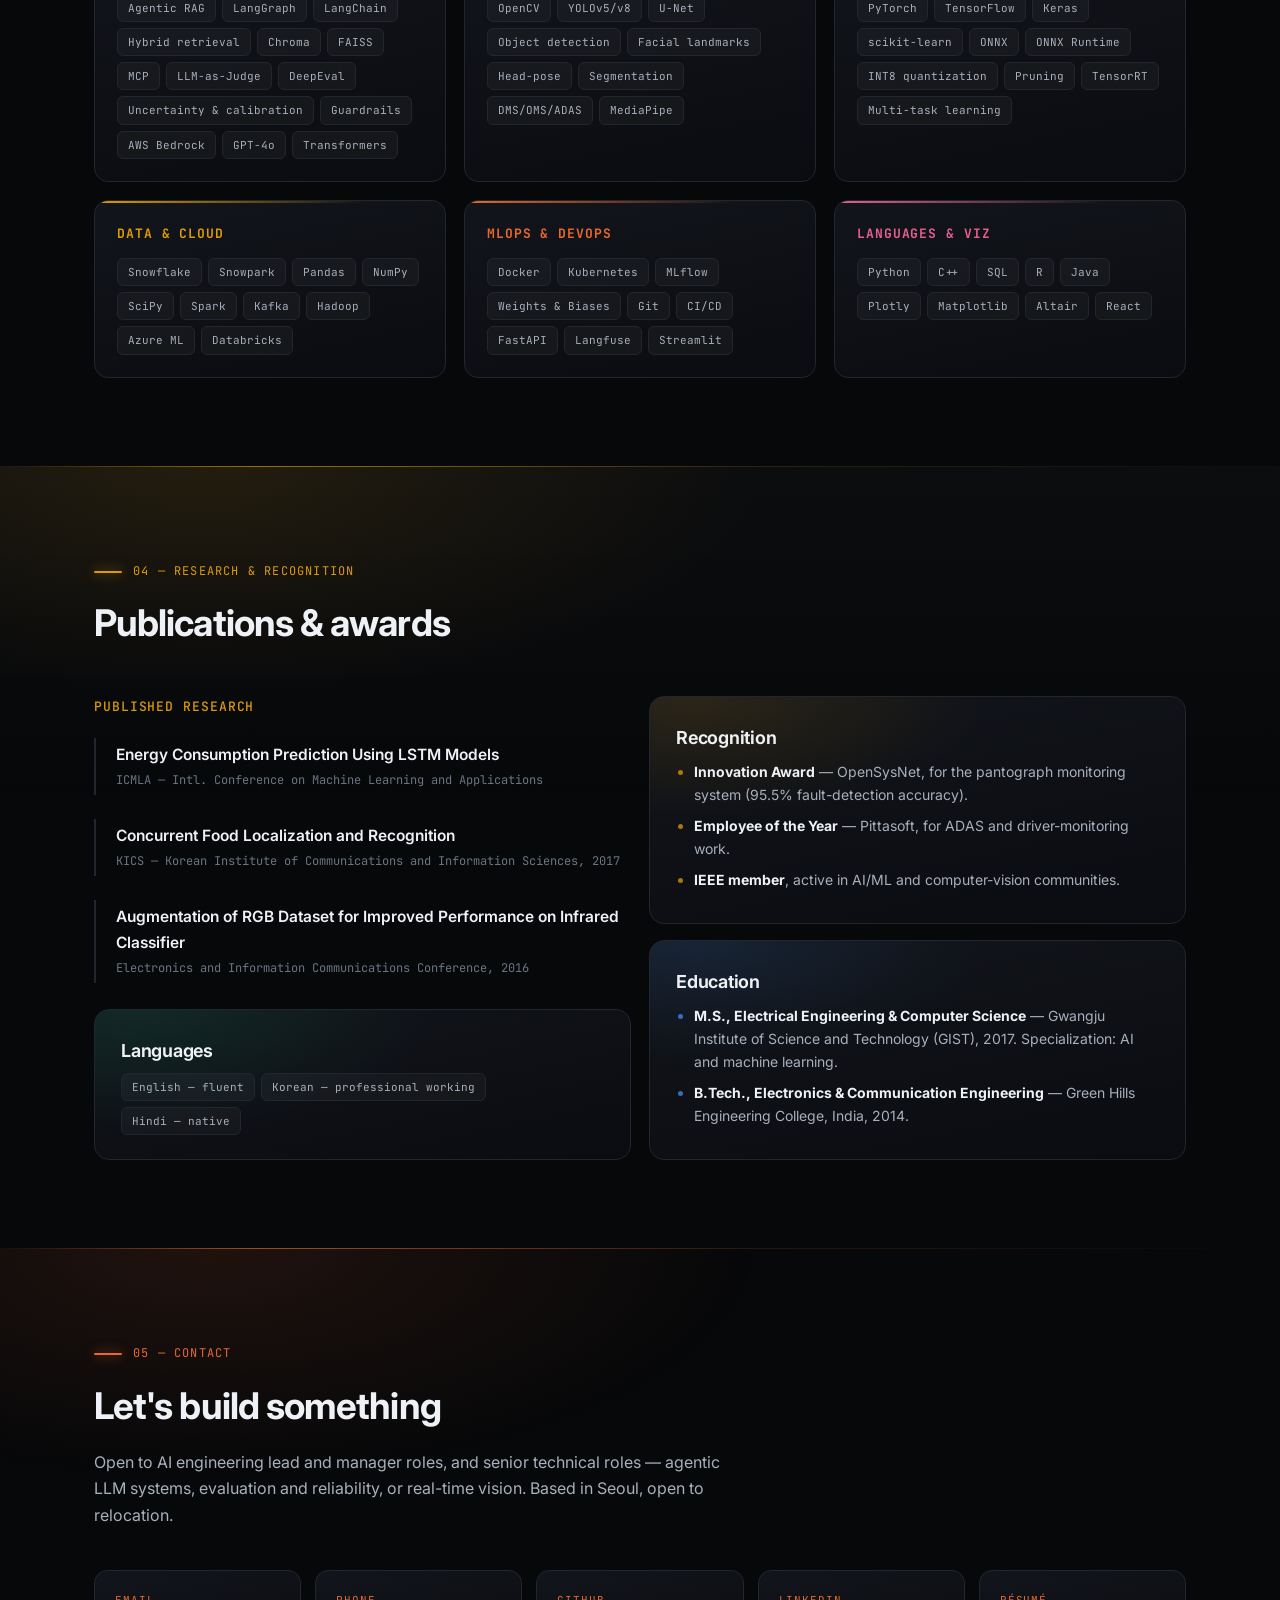
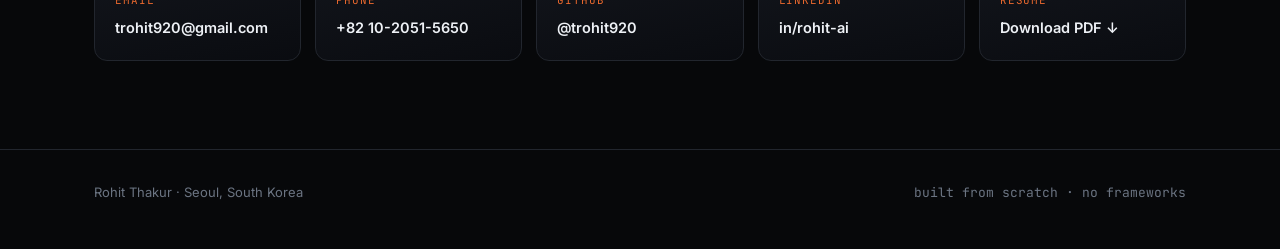
==== commit 81765e0c: "Add blog with first post on LLM uncertainty; correct cascade claims on project card" ====
--- a/index.html
+++ b/index.html
@@ -335,6 +335,7 @@
       <a href="#projects">Projects</a>
       <a href="#stack">Stack</a>
       <a href="#research">Research</a>
+      <a href="blog/">Blog</a>
       <a href="#contact">Contact</a>
     </div>
     <div class="progress"><i id="bar"></i></div>
@@ -467,18 +468,18 @@
         <div class="kpis">
           <div class="kpi"><b>0.945</b><span>AUROC from one free forward pass</span></div>
           <div class="kpi"><b>0.900</b><span>AUROC from 10-sample semantic entropy</span></div>
-          <div class="kpi"><b>71%</b><span>of the compute, for 80% of the gain</span></div>
+          <div class="kpi"><b>44%</b><span>of the generations for the full voting gain on maths</span></div>
         </div>
         <ul>
           <li>Error-detection AUROC, ECE with reliability diagrams, risk-coverage curves, bootstrap CIs — all hand-implemented and unit-tested.</li>
-          <li>The <b>free signal beat the expensive one</b>, and I traced why rather than shrugging: question-conditioned NLI collapses on comparative questions, so meaning-clustering merges answers that genuinely differ.</li>
-          <li>An uncertainty-gated cascade spends the sampling budget only where the model is actually unsure, instead of uniformly across every prompt.</li>
+          <li>The <b>free signal matched the expensive one</b>, and I dug into why rather than shrugging: question-conditioned NLI merged distinct answers in 87 of 200 questions, including ones that genuinely differ (Michigan and Ohio State as one &ldquo;meaning&rdquo;), most often on &ldquo;who&rdquo; questions.</li>
+          <li>An uncertainty-gated cascade, gated on the free signal and fitted on dev, samples only where the model is unsure: 38% of maths problems, matching always-sample accuracy on the 50-problem test split.</li>
         </ul>
         <div class="tags">
           <span class="tag">Semantic entropy</span><span class="tag">Calibration</span>
           <span class="tag">AUROC</span><span class="tag">NLI</span><span class="tag">Qwen2.5</span>
         </div>
-        <p class="src"><a href="https://github.com/trohit920/llm-uncertainty-quantification">View source →</a></p>
+        <p class="src"><a href="https://github.com/trohit920/llm-uncertainty-quantification">View source →</a> &nbsp;&middot;&nbsp; <a href="blog/llm-uncertainty-free-signal/">Read the write-up →</a></p>
       </article>
 
       <article class="card reveal" style="--c:var(--aqua);--c-rgb:var(--aqua-rgb)">
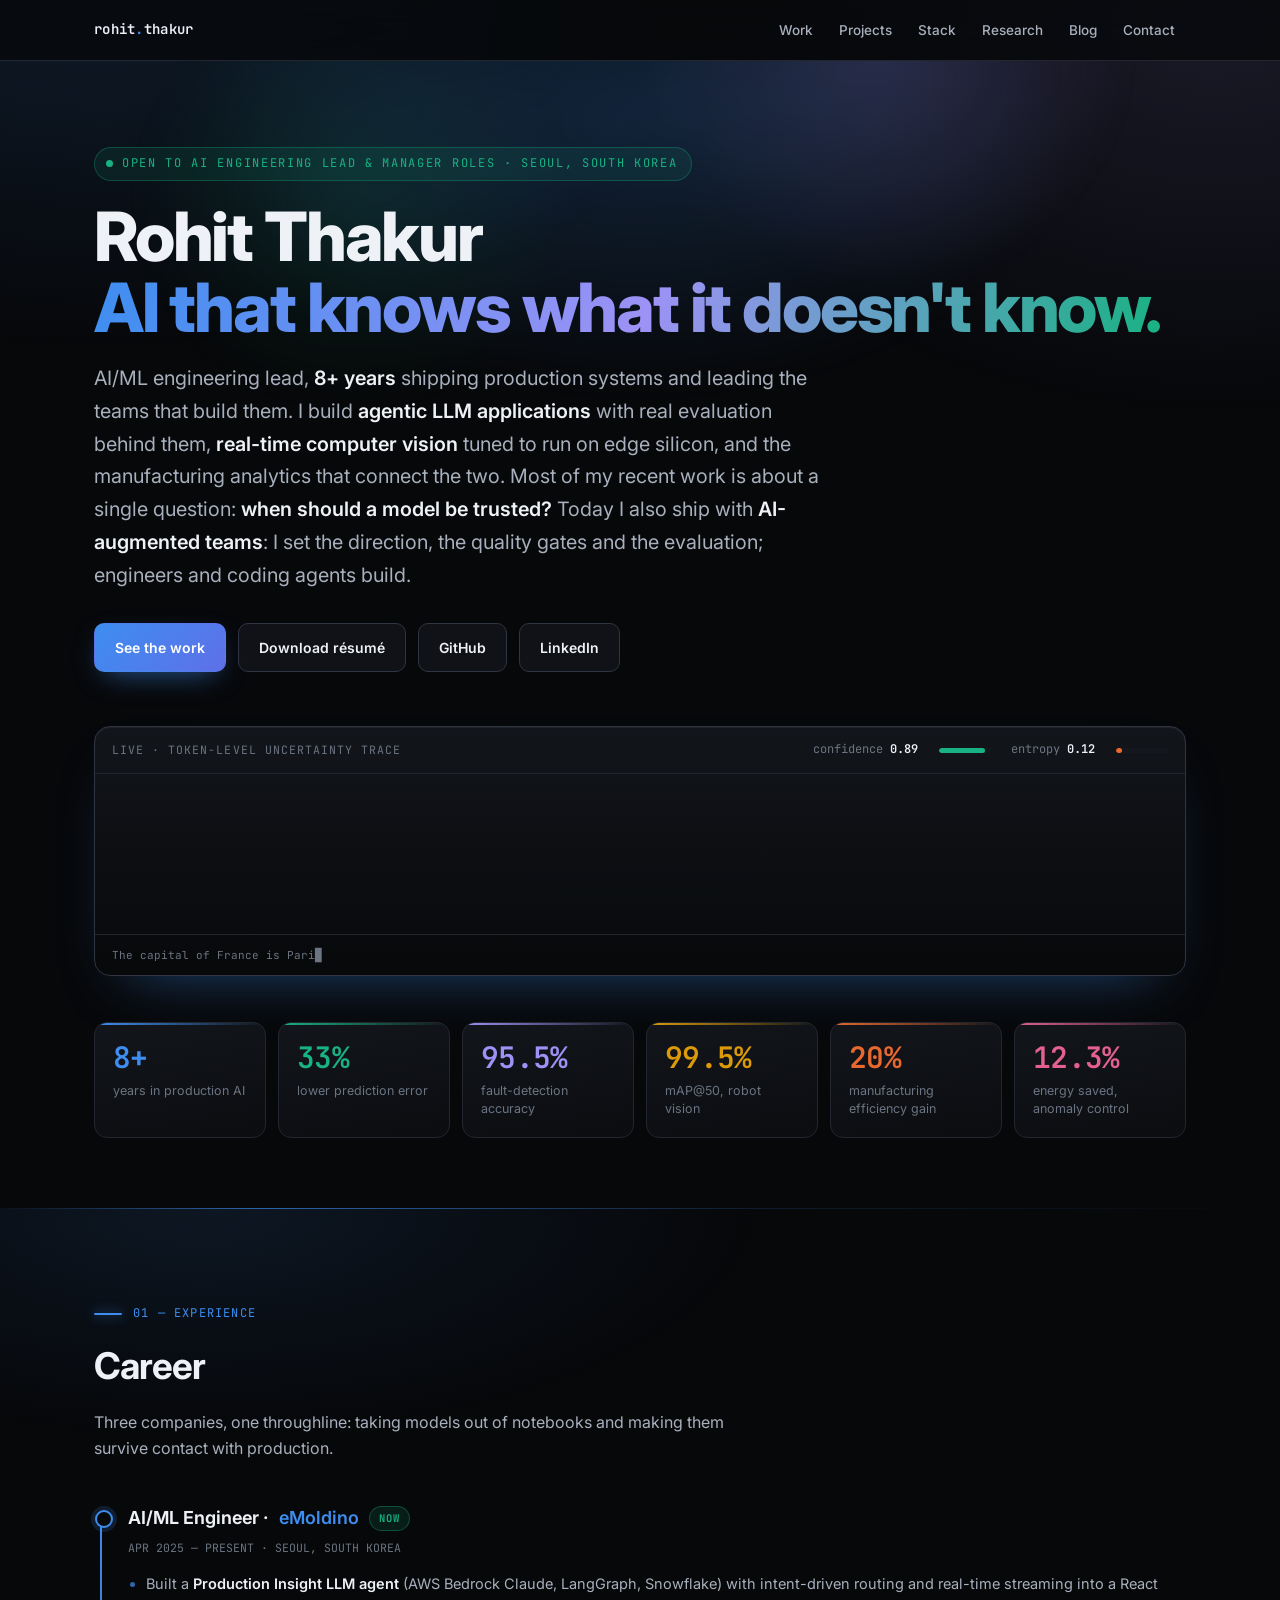
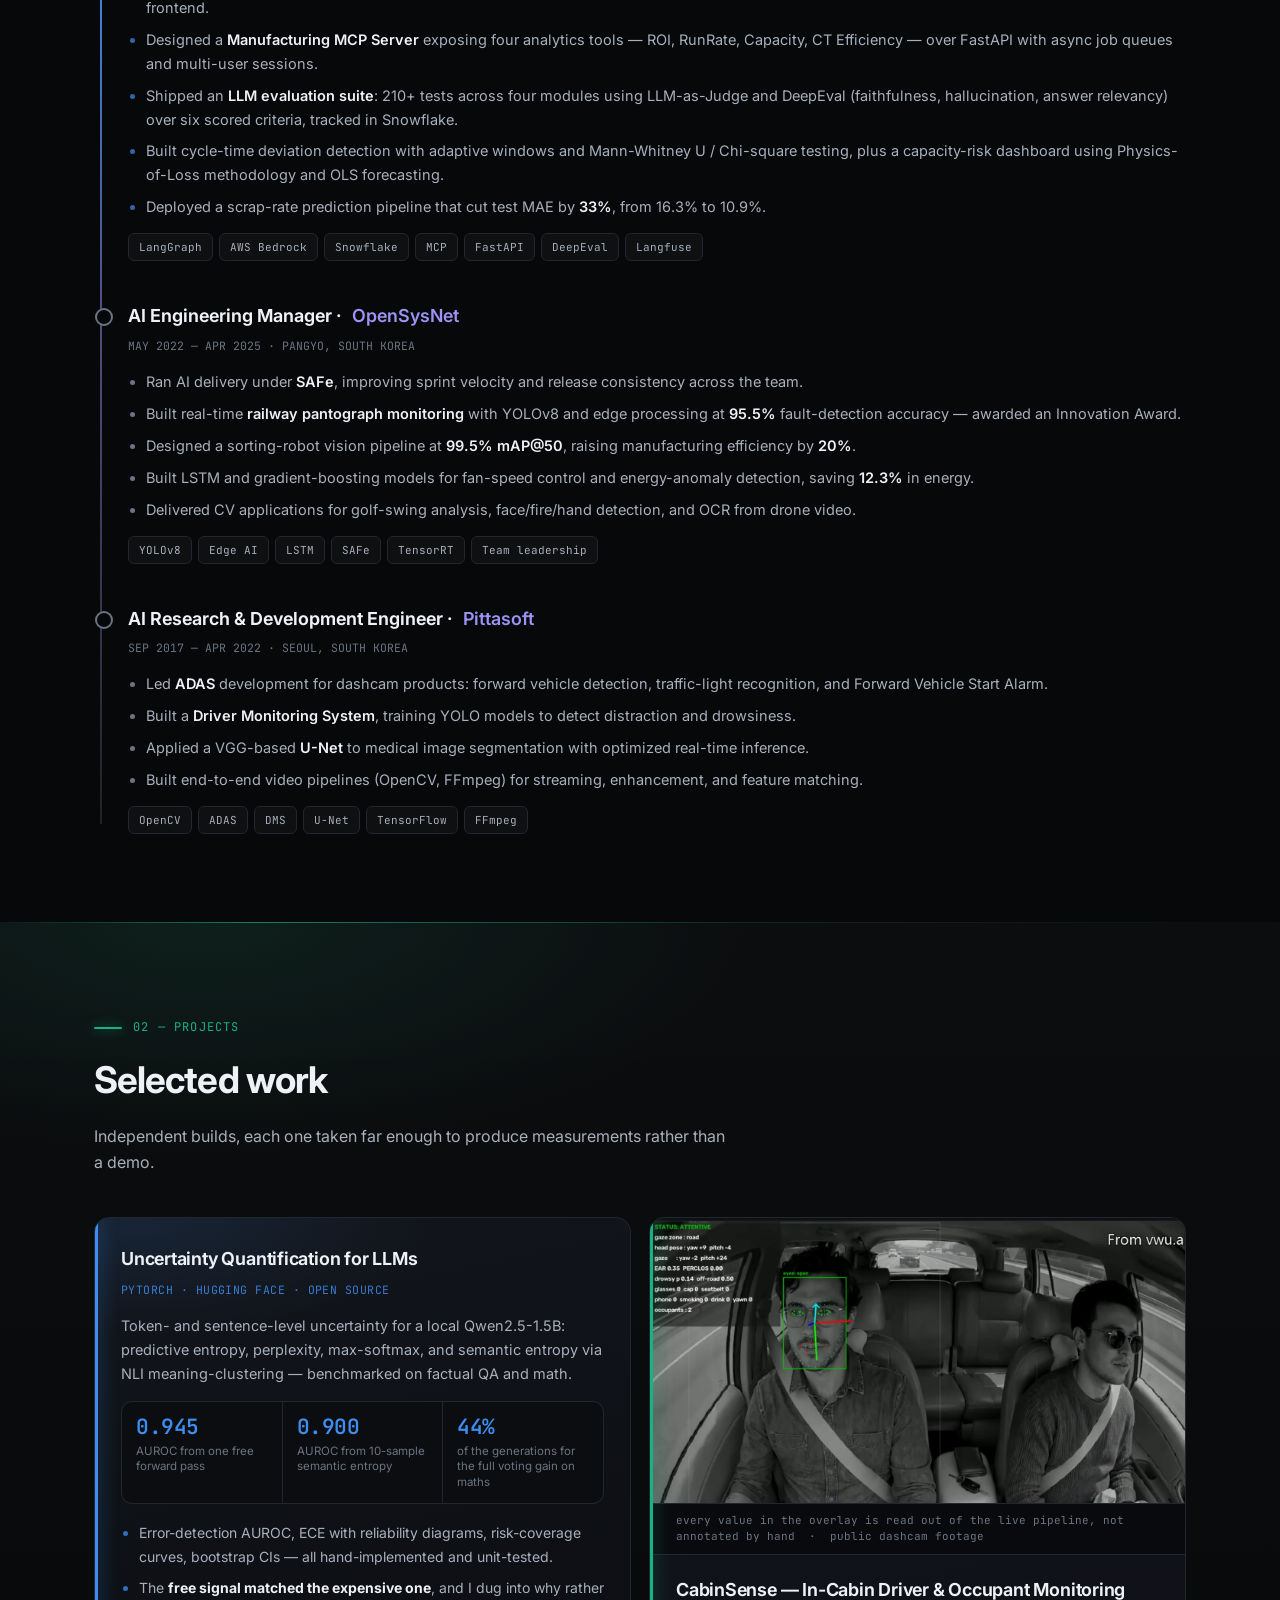
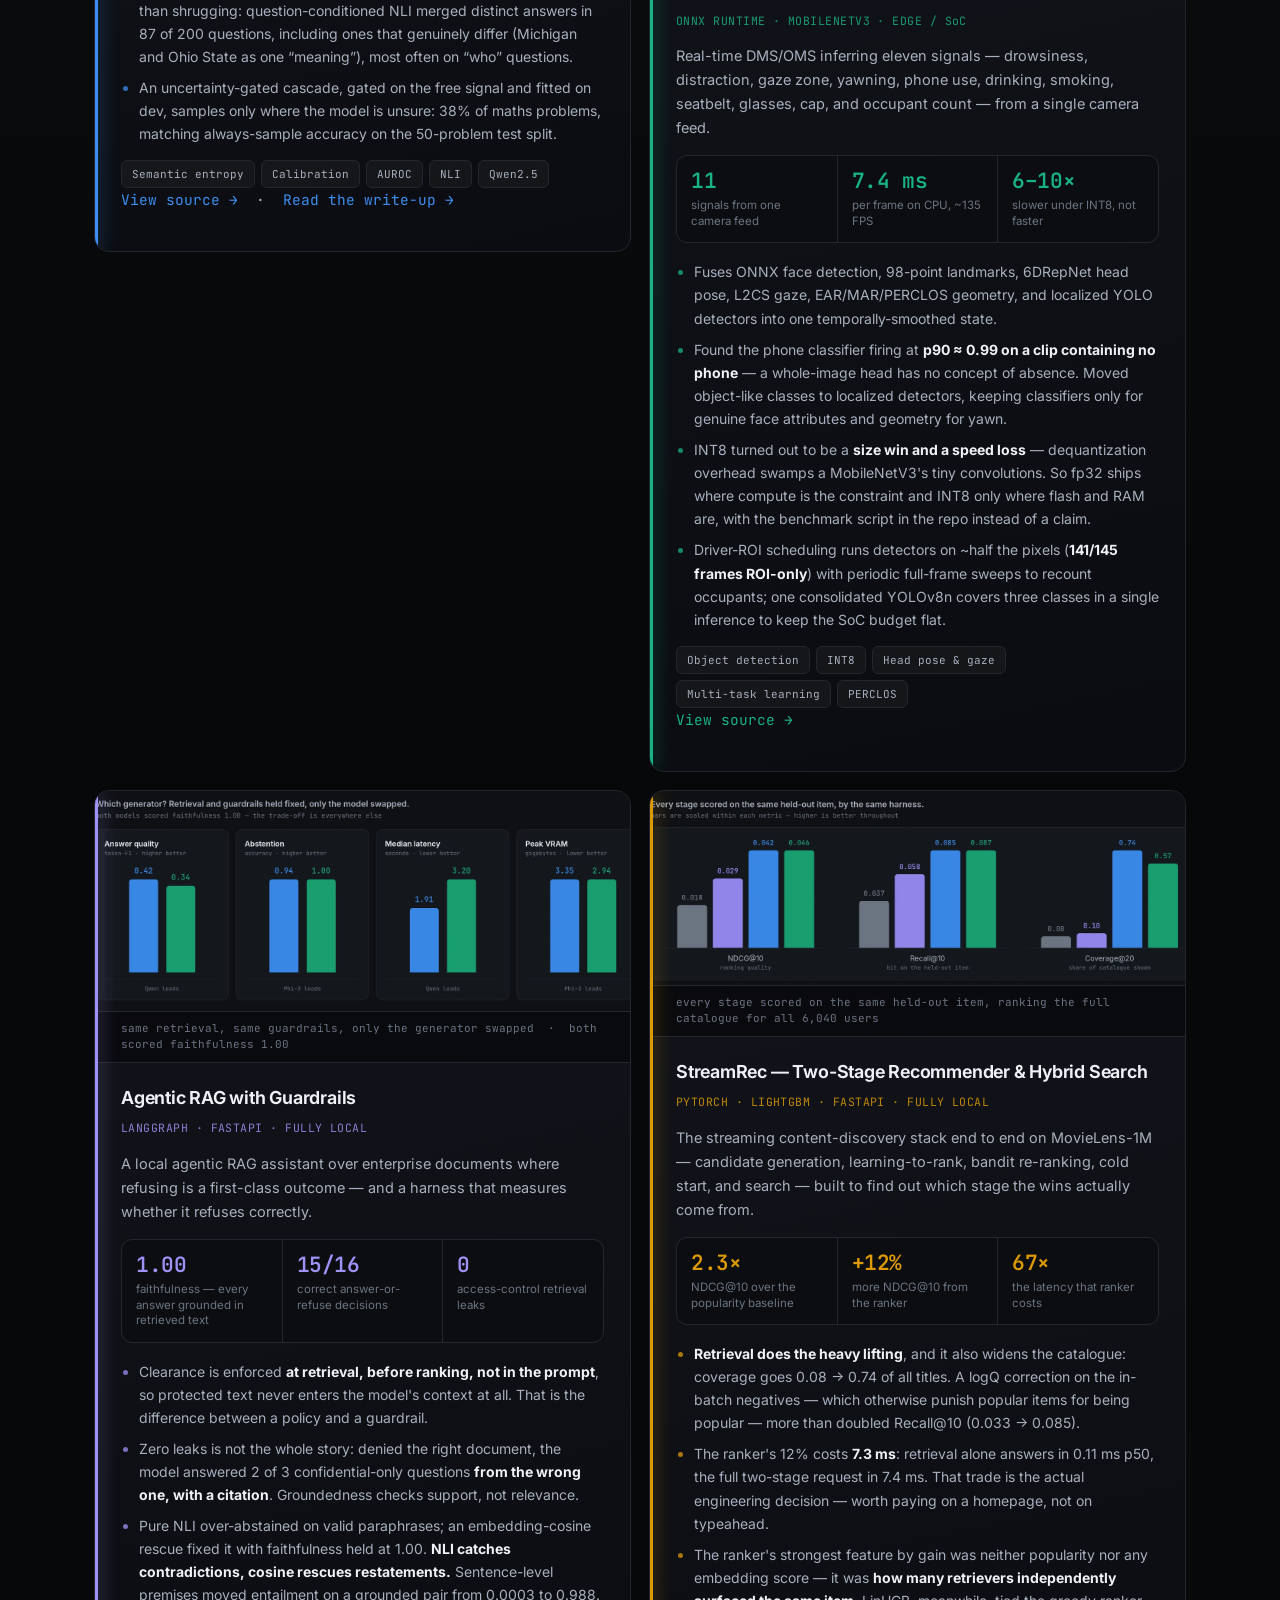
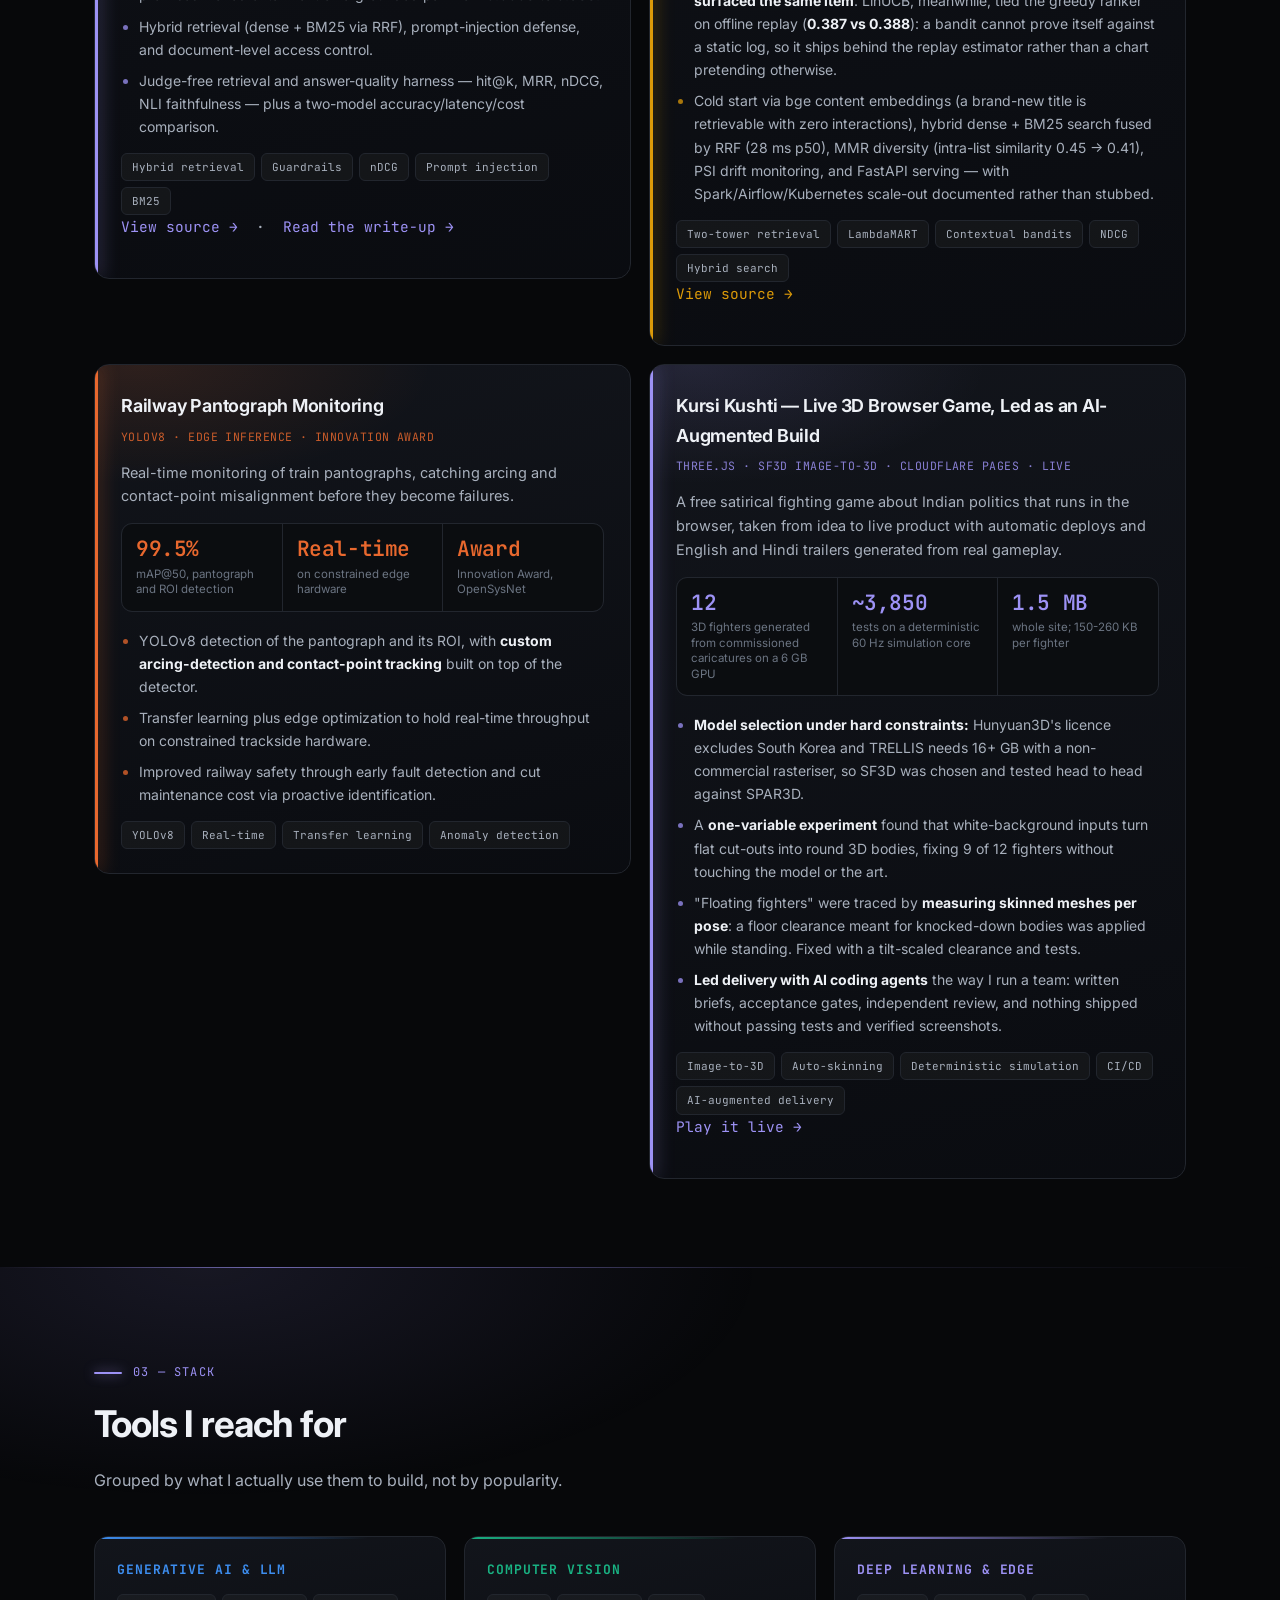
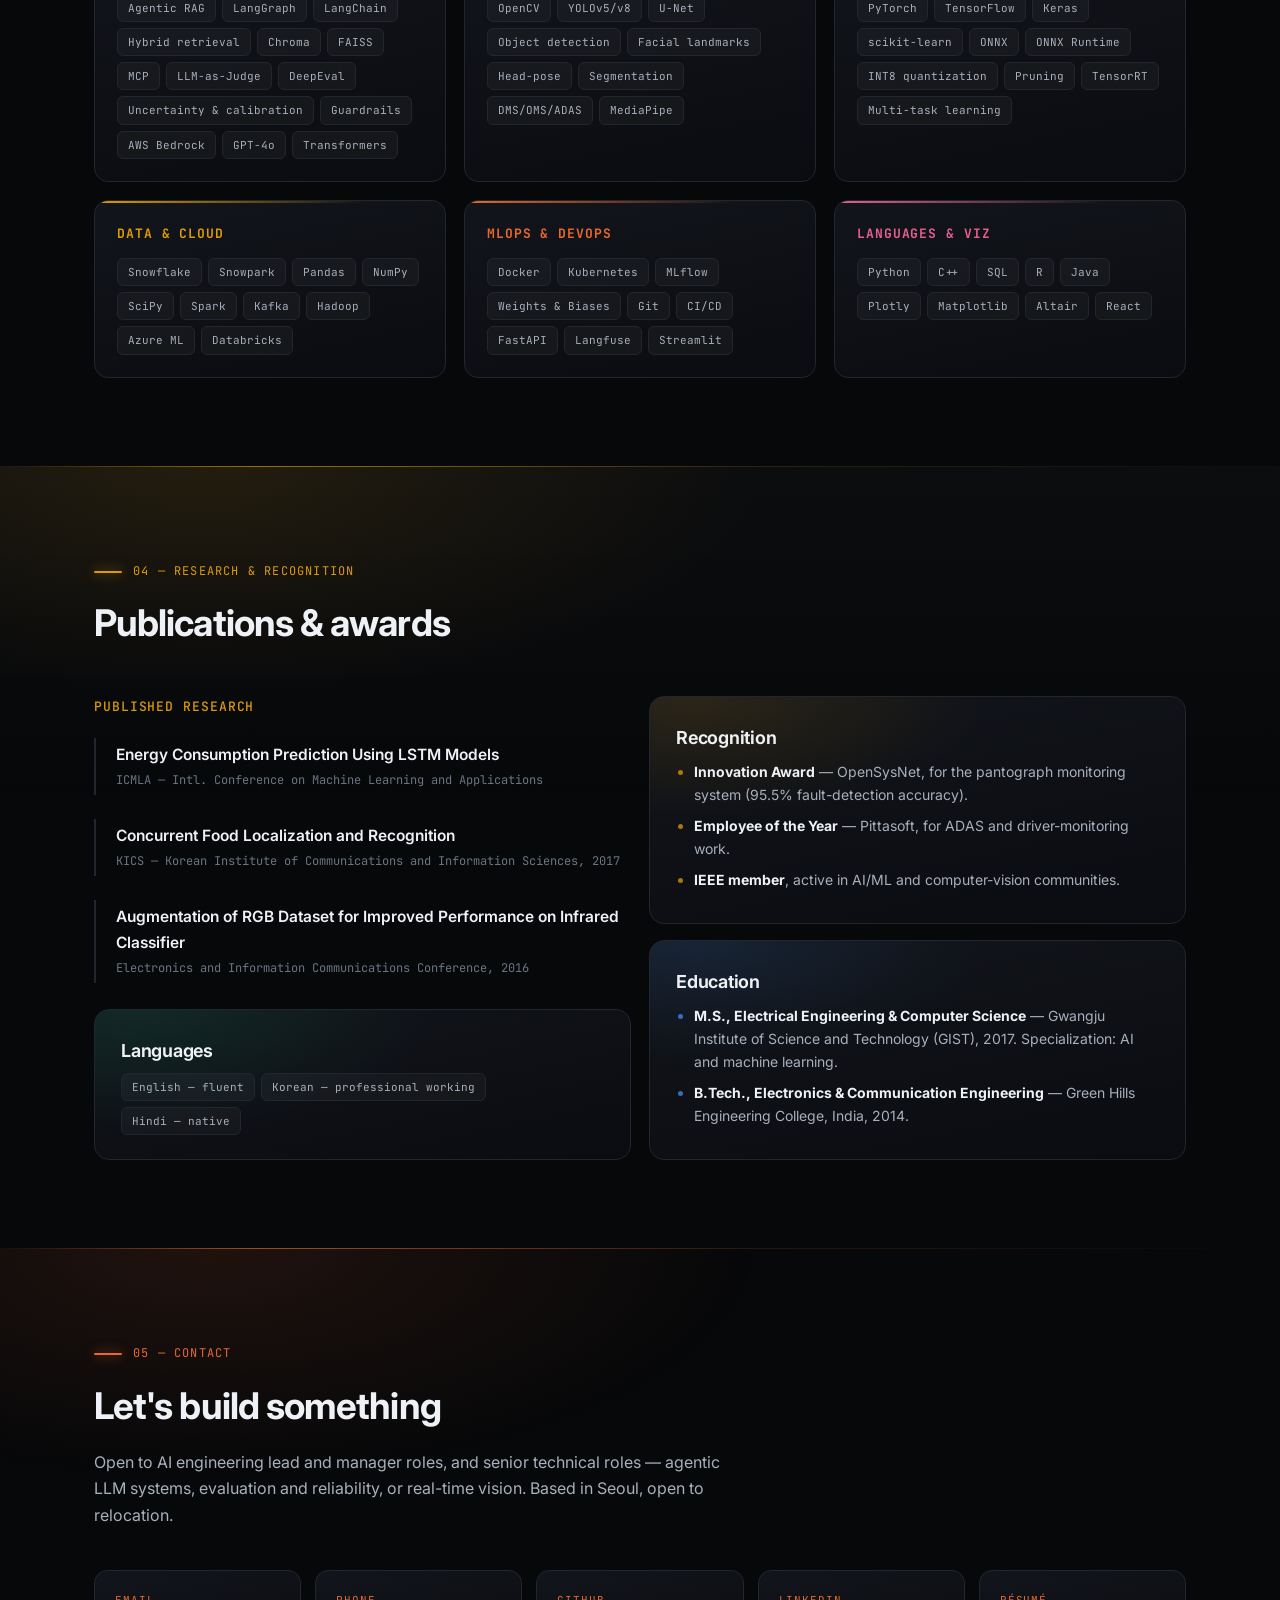
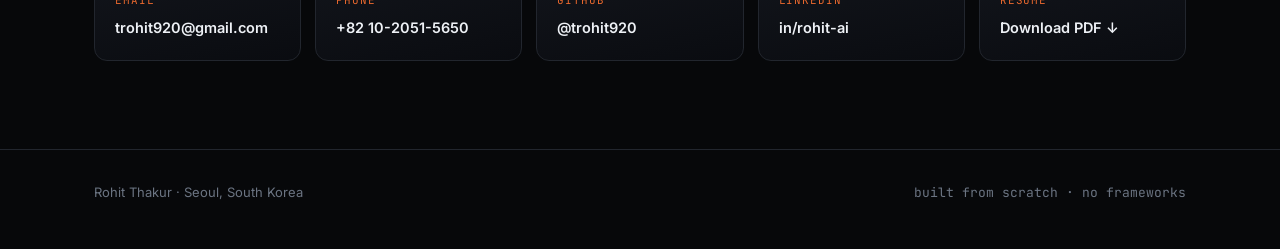
==== commit d6ae3409: "Add blog post on RAG access control; correct RAG project card claims" ====
--- a/index.html
+++ b/index.html
@@ -521,12 +521,13 @@
         <div class="meta">LANGGRAPH &middot; FASTAPI &middot; FULLY LOCAL</div>
         <p>A local agentic RAG assistant over enterprise documents where refusing is a first-class outcome — and a harness that measures whether it refuses correctly.</p>
         <div class="kpis">
-          <div class="kpi"><b>1.00</b><span>faithfulness — every answer entailed</span></div>
-          <div class="kpi"><b>0.94</b><span>abstention accuracy, up from 0.69</span></div>
+          <div class="kpi"><b>1.00</b><span>faithfulness — every answer grounded in retrieved text</span></div>
+          <div class="kpi"><b>15/16</b><span>correct answer-or-refuse decisions</span></div>
           <div class="kpi"><b>0</b><span>access-control retrieval leaks</span></div>
         </div>
         <ul>
-          <li>Clearance is enforced <b>inside the vector-store filter, not the prompt</b>, so protected text never enters the model's context at all. That is the difference between a policy and a guardrail — and the one that survives an audit.</li>
+          <li>Clearance is enforced <b>at retrieval, before ranking, not in the prompt</b>, so protected text never enters the model's context at all. That is the difference between a policy and a guardrail.</li>
+          <li>Zero leaks is not the whole story: denied the right document, the model answered 2 of 3 confidential-only questions <b>from the wrong one, with a citation</b>. Groundedness checks support, not relevance.</li>
           <li>Pure NLI over-abstained on valid paraphrases; an embedding-cosine rescue fixed it with faithfulness held at 1.00. <b>NLI catches contradictions, cosine rescues restatements.</b> Sentence-level premises moved entailment on a grounded pair from 0.0003 to 0.988.</li>
           <li>Hybrid retrieval (dense + BM25 via RRF), prompt-injection defense, and document-level access control.</li>
           <li>Judge-free retrieval and answer-quality harness — hit@k, MRR, nDCG, NLI faithfulness — plus a two-model accuracy/latency/cost comparison.</li>
@@ -535,7 +536,7 @@
           <span class="tag">Hybrid retrieval</span><span class="tag">Guardrails</span>
           <span class="tag">nDCG</span><span class="tag">Prompt injection</span><span class="tag">BM25</span>
         </div>
-        <p class="src"><a href="https://github.com/trohit920/agentic-rag-guardrails">View source →</a></p>
+        <p class="src"><a href="https://github.com/trohit920/agentic-rag-guardrails">View source →</a> &nbsp;&middot;&nbsp; <a href="blog/rag-access-control-wrong-answers/">Read the write-up →</a></p>
       </article>
 
       <article class="card reveal" style="--c:var(--yellow);--c-rgb:var(--yellow-rgb)">
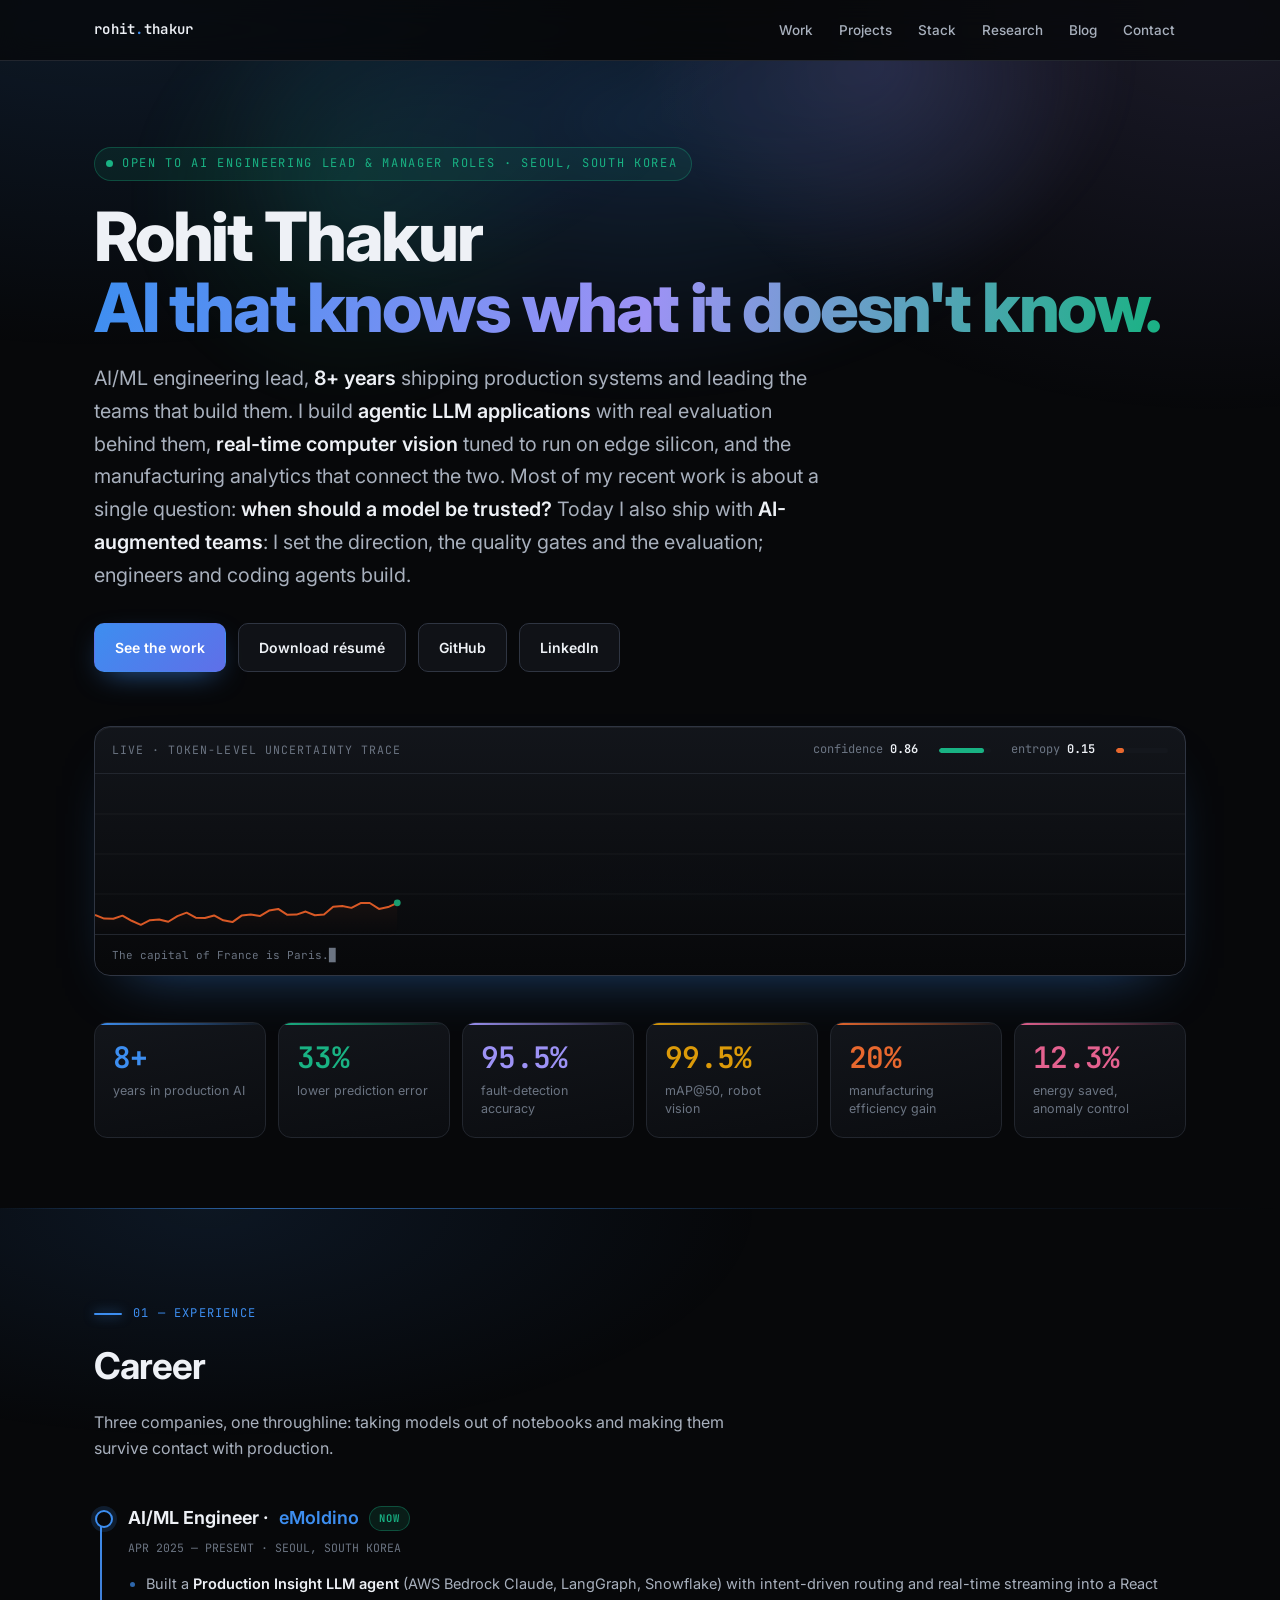
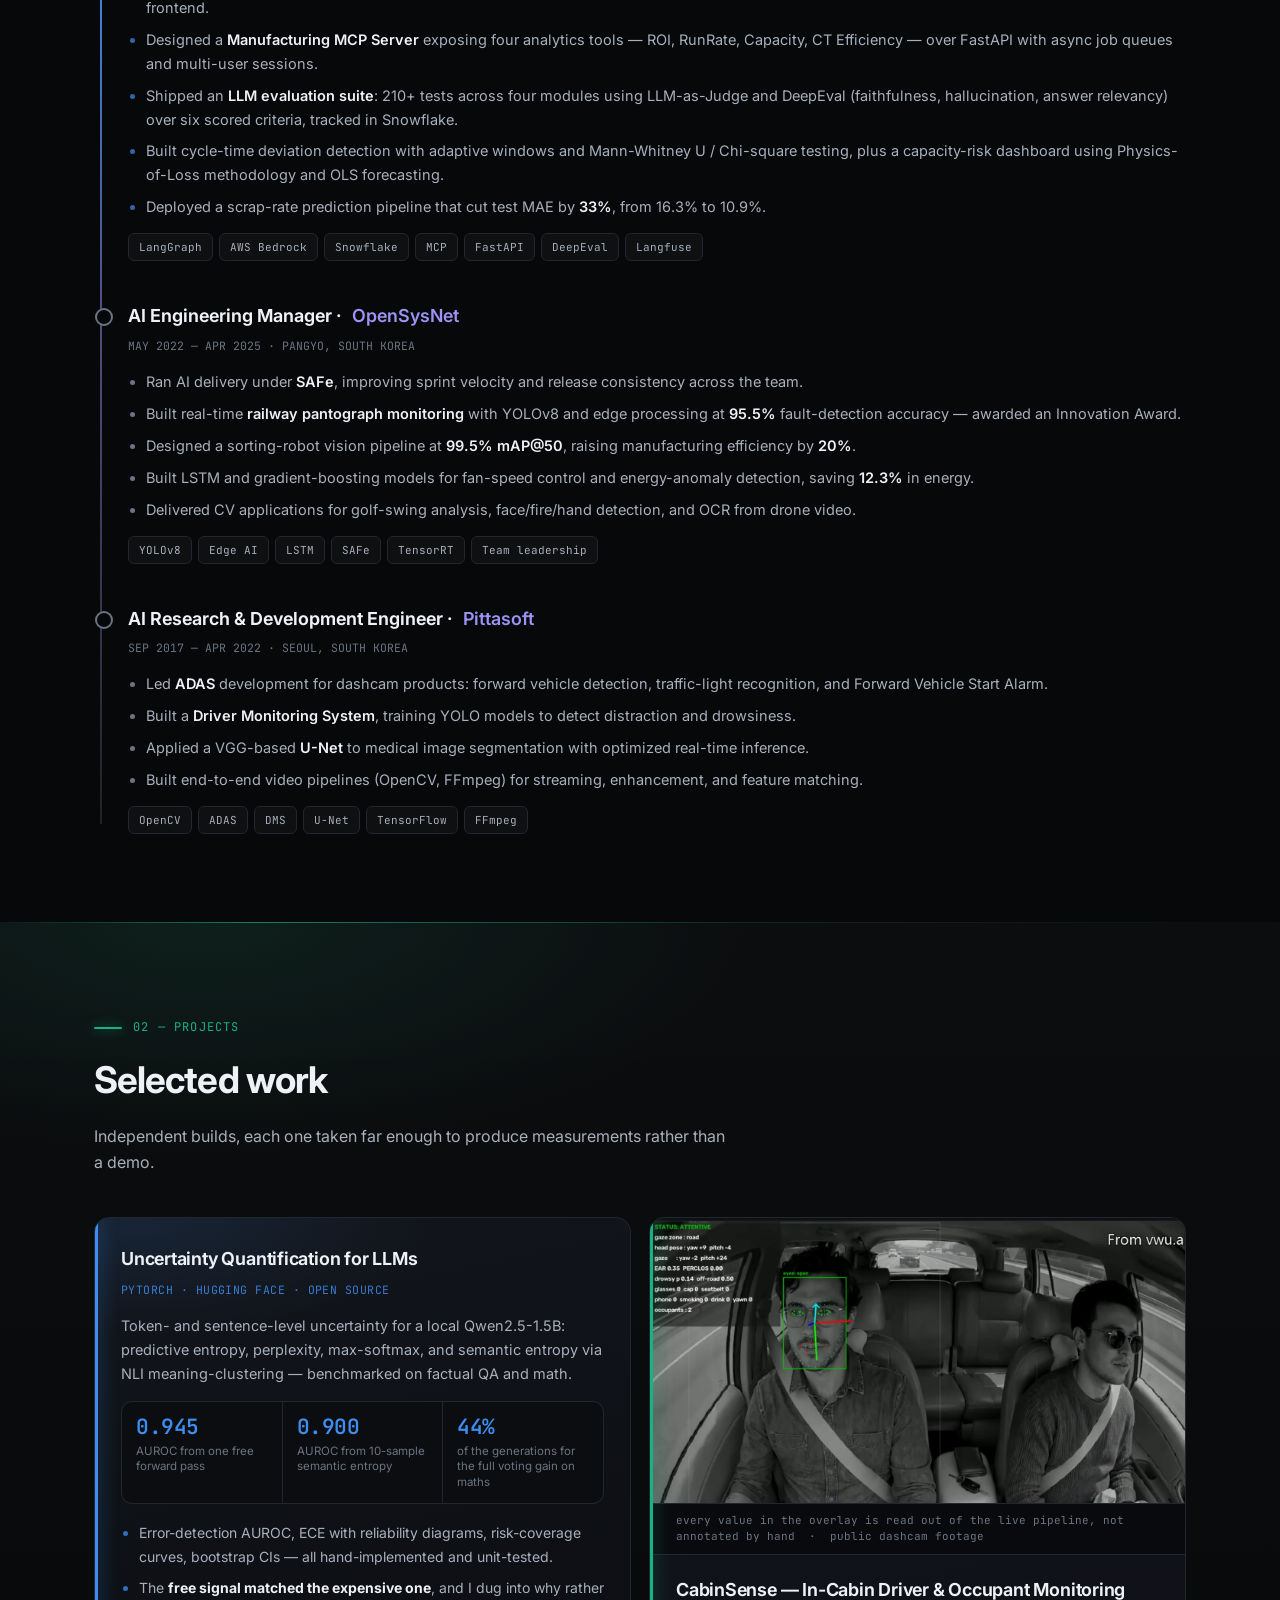
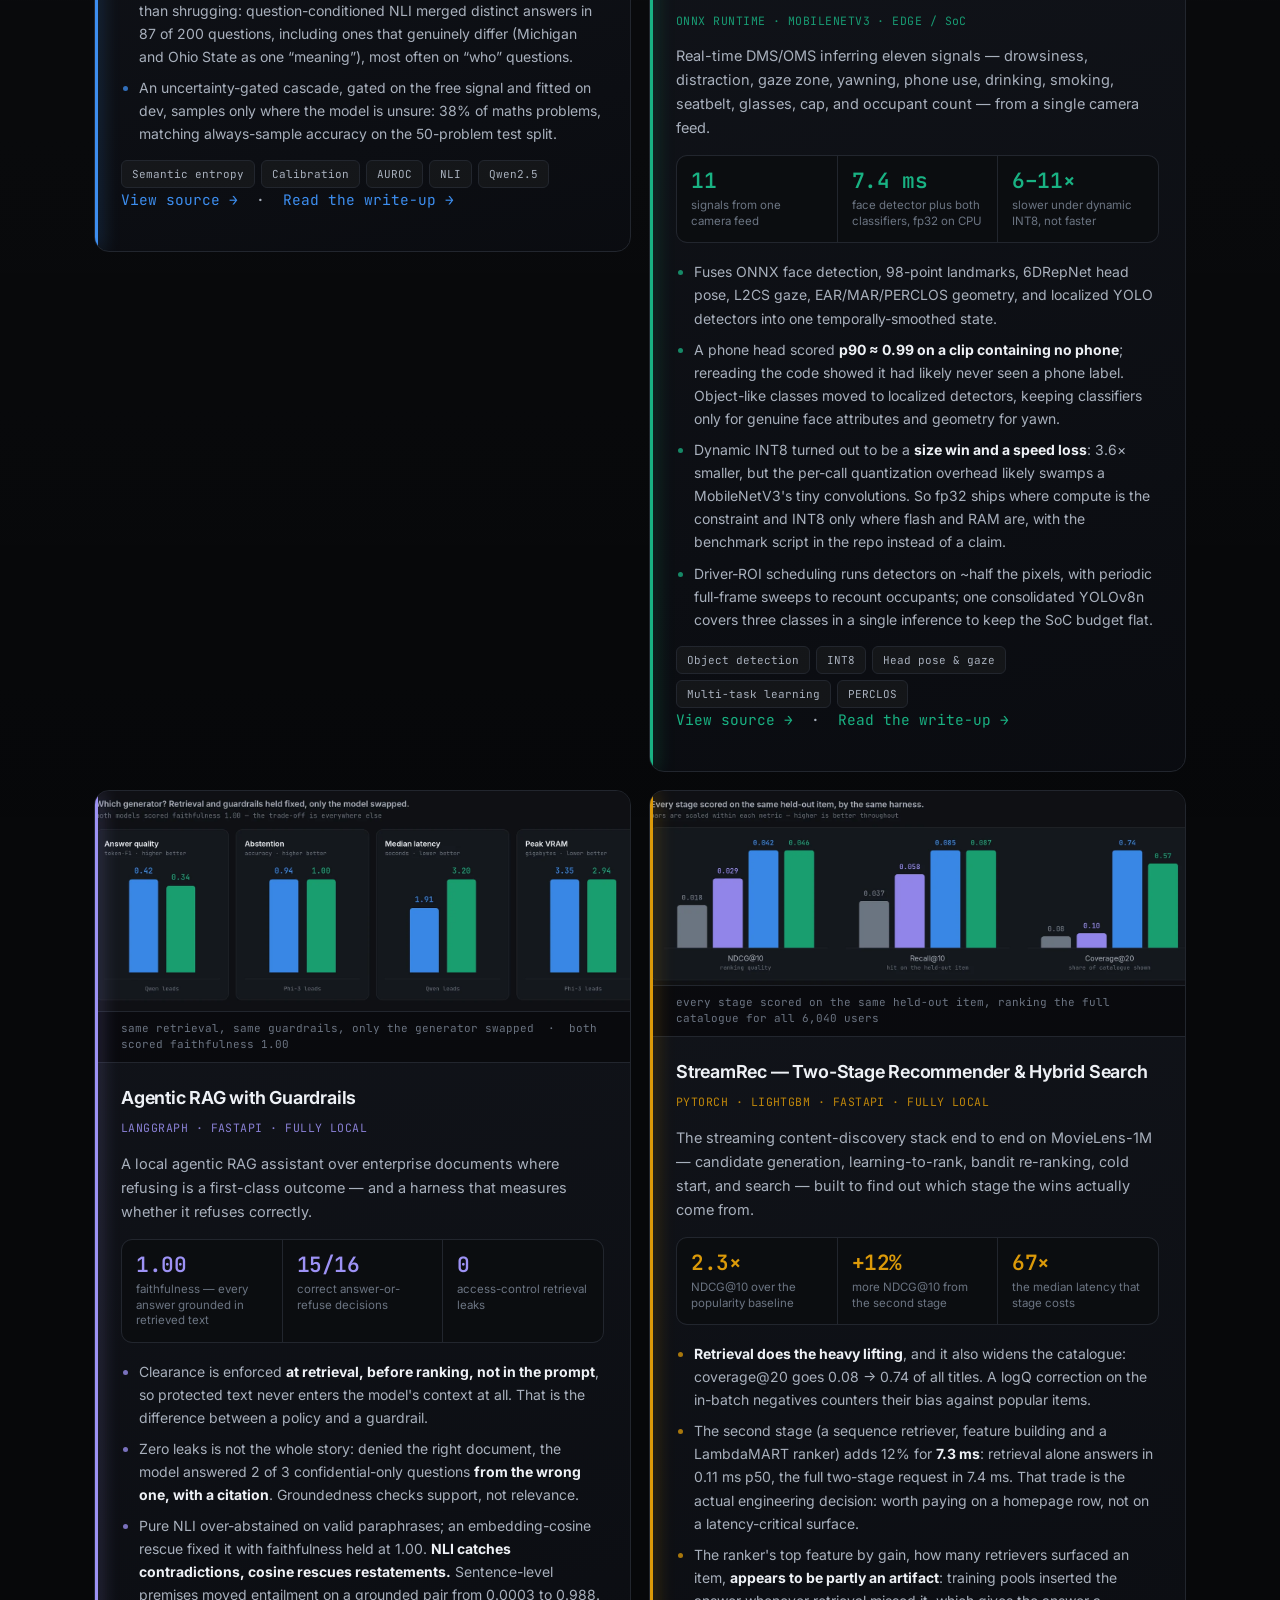
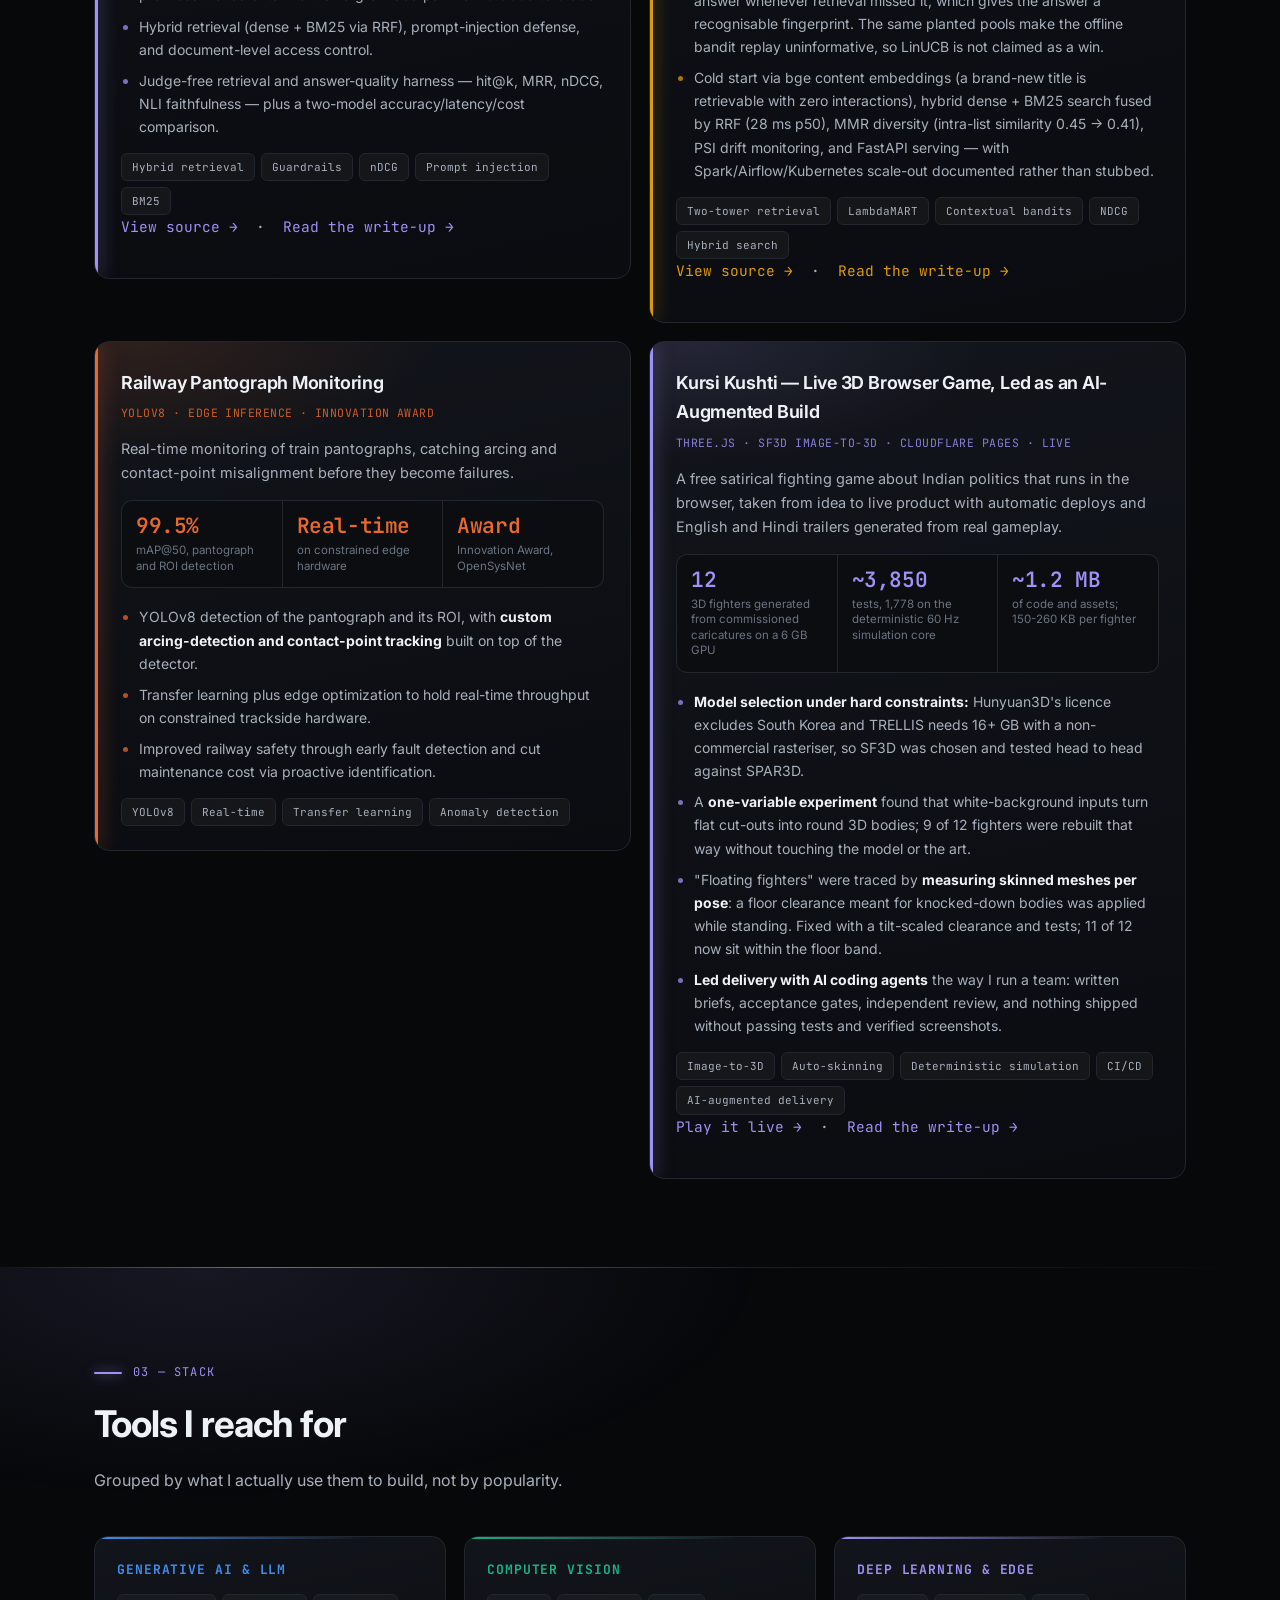
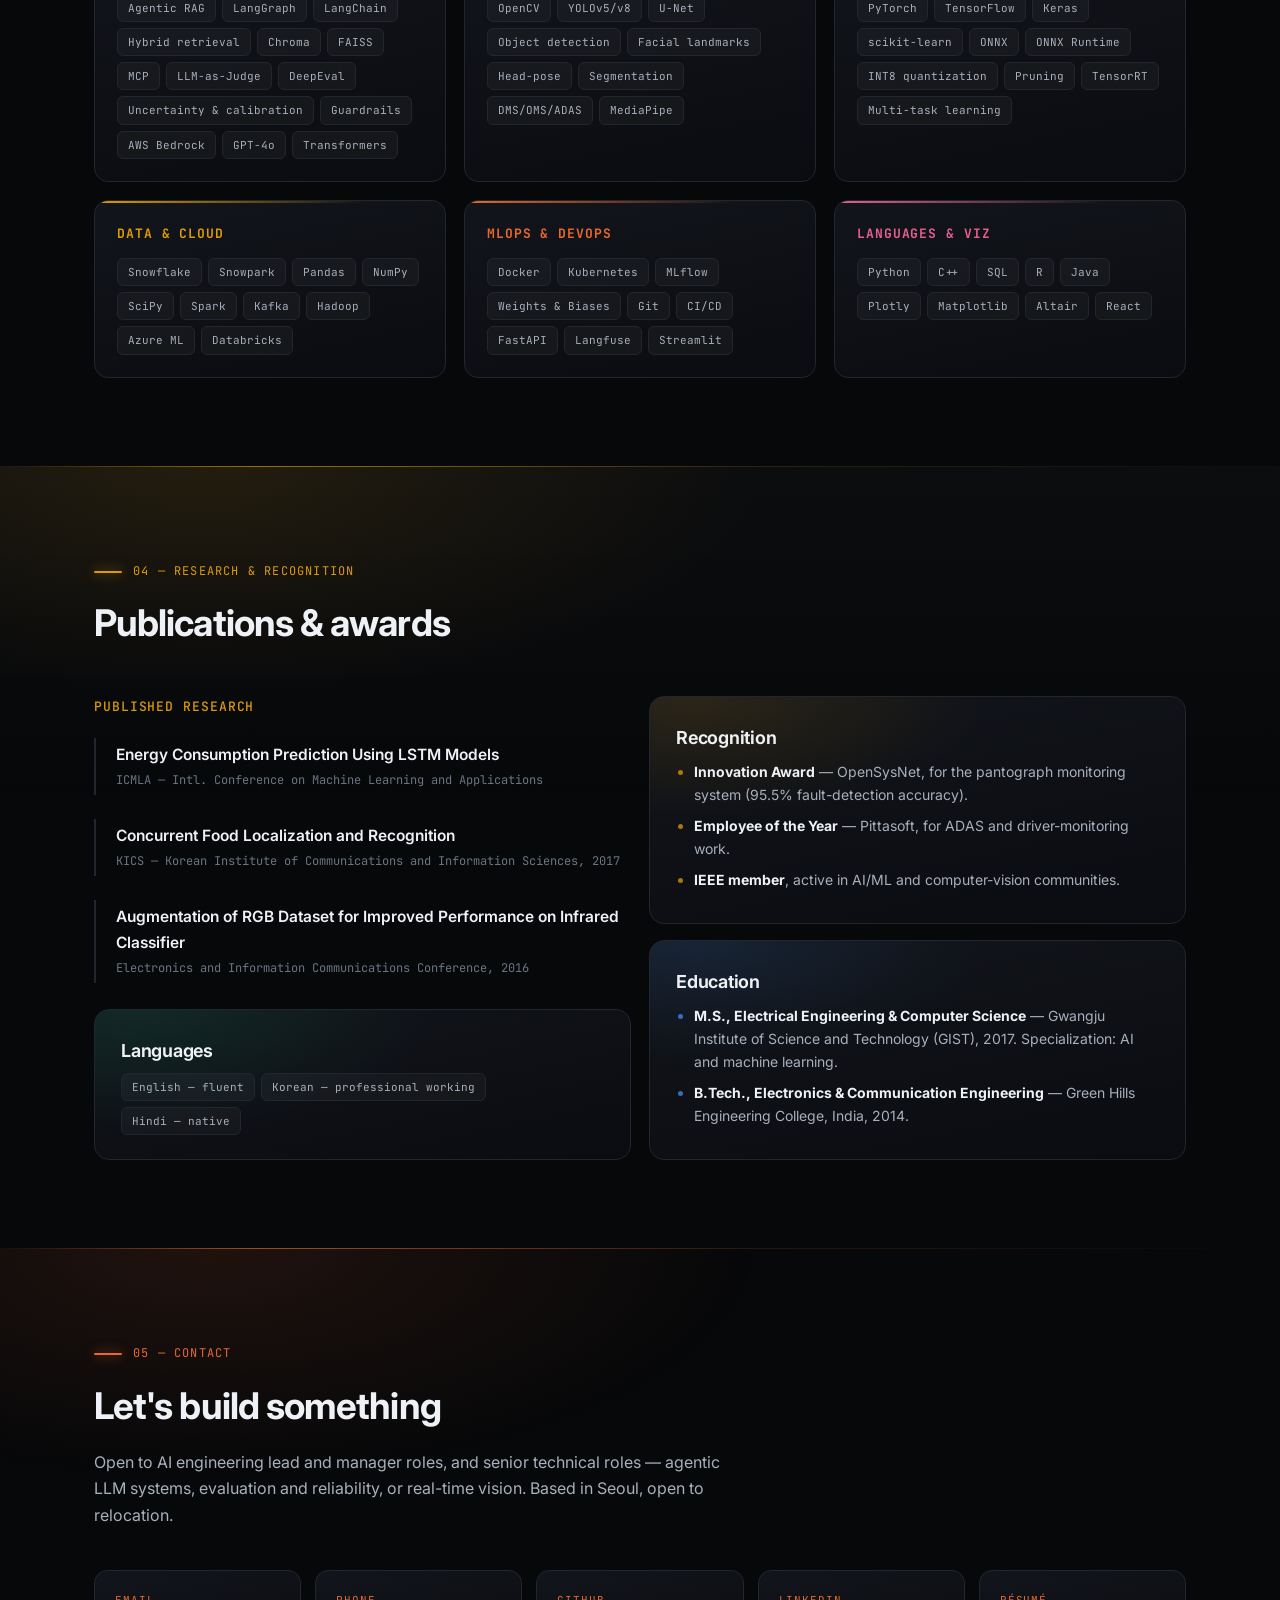
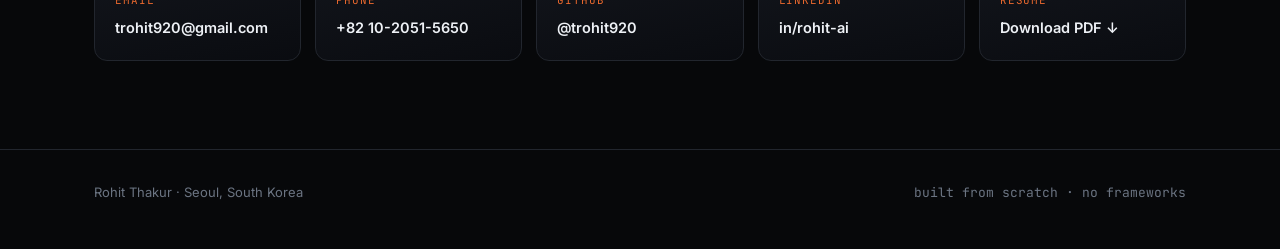
==== commit ee6a9e60: "Add five blog posts; correct CabinSense, StreamRec and Kursi Kushti card claims" ====
--- a/index.html
+++ b/index.html
@@ -494,20 +494,20 @@
         <p>Real-time DMS/OMS inferring eleven signals — drowsiness, distraction, gaze zone, yawning, phone use, drinking, smoking, seatbelt, glasses, cap, and occupant count — from a single camera feed.</p>
         <div class="kpis">
           <div class="kpi"><b>11</b><span>signals from one camera feed</span></div>
-          <div class="kpi"><b>7.4 ms</b><span>per frame on CPU, ~135 FPS</span></div>
-          <div class="kpi"><b>6–10×</b><span>slower under INT8, not faster</span></div>
+          <div class="kpi"><b>7.4 ms</b><span>face detector plus both classifiers, fp32 on CPU</span></div>
+          <div class="kpi"><b>6–11×</b><span>slower under dynamic INT8, not faster</span></div>
         </div>
         <ul>
           <li>Fuses ONNX face detection, 98-point landmarks, 6DRepNet head pose, L2CS gaze, EAR/MAR/PERCLOS geometry, and localized YOLO detectors into one temporally-smoothed state.</li>
-          <li>Found the phone classifier firing at <b>p90 ≈ 0.99 on a clip containing no phone</b> — a whole-image head has no concept of absence. Moved object-like classes to localized detectors, keeping classifiers only for genuine face attributes and geometry for yawn.</li>
-          <li>INT8 turned out to be a <b>size win and a speed loss</b> — dequantization overhead swamps a MobileNetV3's tiny convolutions. So fp32 ships where compute is the constraint and INT8 only where flash and RAM are, with the benchmark script in the repo instead of a claim.</li>
-          <li>Driver-ROI scheduling runs detectors on ~half the pixels (<b>141/145 frames ROI-only</b>) with periodic full-frame sweeps to recount occupants; one consolidated YOLOv8n covers three classes in a single inference to keep the SoC budget flat.</li>
+          <li>A phone head scored <b>p90 ≈ 0.99 on a clip containing no phone</b>; rereading the code showed it had likely never seen a phone label. Object-like classes moved to localized detectors, keeping classifiers only for genuine face attributes and geometry for yawn.</li>
+          <li>Dynamic INT8 turned out to be a <b>size win and a speed loss</b>: 3.6× smaller, but the per-call quantization overhead likely swamps a MobileNetV3's tiny convolutions. So fp32 ships where compute is the constraint and INT8 only where flash and RAM are, with the benchmark script in the repo instead of a claim.</li>
+          <li>Driver-ROI scheduling runs detectors on ~half the pixels, with periodic full-frame sweeps to recount occupants; one consolidated YOLOv8n covers three classes in a single inference to keep the SoC budget flat.</li>
         </ul>
         <div class="tags">
           <span class="tag">Object detection</span><span class="tag">INT8</span>
           <span class="tag">Head pose &amp; gaze</span><span class="tag">Multi-task learning</span><span class="tag">PERCLOS</span>
         </div>
-        <p class="src"><a href="https://github.com/trohit920/cabinsense">View source →</a></p>
+        <p class="src"><a href="https://github.com/trohit920/cabinsense">View source →</a> &nbsp;&middot;&nbsp; <a href="blog/int8-slower-edge-dms/">Read the write-up →</a></p>
       </article>
 
       <article class="card reveal" style="--c:var(--violet);--c-rgb:var(--violet-rgb)">
@@ -551,20 +551,20 @@
         <p>The streaming content-discovery stack end to end on MovieLens-1M — candidate generation, learning-to-rank, bandit re-ranking, cold start, and search — built to find out which stage the wins actually come from.</p>
         <div class="kpis">
           <div class="kpi"><b>2.3×</b><span>NDCG@10 over the popularity baseline</span></div>
-          <div class="kpi"><b>+12%</b><span>more NDCG@10 from the ranker</span></div>
-          <div class="kpi"><b>67×</b><span>the latency that ranker costs</span></div>
+          <div class="kpi"><b>+12%</b><span>more NDCG@10 from the second stage</span></div>
+          <div class="kpi"><b>67×</b><span>the median latency that stage costs</span></div>
         </div>
         <ul>
-          <li><b>Retrieval does the heavy lifting</b>, and it also widens the catalogue: coverage goes 0.08 → 0.74 of all titles. A logQ correction on the in-batch negatives — which otherwise punish popular items for being popular — more than doubled Recall@10 (0.033 → 0.085).</li>
-          <li>The ranker's 12% costs <b>7.3 ms</b>: retrieval alone answers in 0.11 ms p50, the full two-stage request in 7.4 ms. That trade is the actual engineering decision — worth paying on a homepage, not on typeahead.</li>
-          <li>The ranker's strongest feature by gain was neither popularity nor any embedding score — it was <b>how many retrievers independently surfaced the same item</b>. LinUCB, meanwhile, tied the greedy ranker on offline replay (<b>0.387 vs 0.388</b>): a bandit cannot prove itself against a static log, so it ships behind the replay estimator rather than a chart pretending otherwise.</li>
+          <li><b>Retrieval does the heavy lifting</b>, and it also widens the catalogue: coverage@20 goes 0.08 → 0.74 of all titles. A logQ correction on the in-batch negatives counters their bias against popular items.</li>
+          <li>The second stage (a sequence retriever, feature building and a LambdaMART ranker) adds 12% for <b>7.3 ms</b>: retrieval alone answers in 0.11 ms p50, the full two-stage request in 7.4 ms. That trade is the actual engineering decision: worth paying on a homepage row, not on a latency-critical surface.</li>
+          <li>The ranker's top feature by gain, how many retrievers surfaced an item, <b>appears to be partly an artifact</b>: training pools inserted the answer whenever retrieval missed it, which gives the answer a recognisable fingerprint. The same planted pools make the offline bandit replay uninformative, so LinUCB is not claimed as a win.</li>
           <li>Cold start via bge content embeddings (a brand-new title is retrievable with zero interactions), hybrid dense + BM25 search fused by RRF (28 ms p50), MMR diversity (intra-list similarity 0.45 → 0.41), PSI drift monitoring, and FastAPI serving — with Spark/Airflow/Kubernetes scale-out documented rather than stubbed.</li>
         </ul>
         <div class="tags">
           <span class="tag">Two-tower retrieval</span><span class="tag">LambdaMART</span>
           <span class="tag">Contextual bandits</span><span class="tag">NDCG</span><span class="tag">Hybrid search</span>
         </div>
-        <p class="src"><a href="https://github.com/trohit920/streamrec">View source →</a></p>
+        <p class="src"><a href="https://github.com/trohit920/streamrec">View source →</a> &nbsp;&middot;&nbsp; <a href="blog/recommender-wins-retrieval/">Read the write-up →</a></p>
       </article>
 
       <article class="card reveal" style="--c:var(--orange);--c-rgb:var(--orange-rgb)">
@@ -595,20 +595,20 @@
         <p>A free satirical fighting game about Indian politics that runs in the browser, taken from idea to live product with automatic deploys and English and Hindi trailers generated from real gameplay.</p>
         <div class="kpis">
           <div class="kpi"><b>12</b><span>3D fighters generated from commissioned caricatures on a 6 GB GPU</span></div>
-          <div class="kpi"><b>~3,850</b><span>tests on a deterministic 60 Hz simulation core</span></div>
-          <div class="kpi"><b>1.5 MB</b><span>whole site; 150-260 KB per fighter</span></div>
+          <div class="kpi"><b>~3,850</b><span>tests, 1,778 on the deterministic 60 Hz simulation core</span></div>
+          <div class="kpi"><b>~1.2 MB</b><span>of code and assets; 150-260 KB per fighter</span></div>
         </div>
         <ul>
           <li><b>Model selection under hard constraints:</b> Hunyuan3D's licence excludes South Korea and TRELLIS needs 16+ GB with a non-commercial rasteriser, so SF3D was chosen and tested head to head against SPAR3D.</li>
-          <li>A <b>one-variable experiment</b> found that white-background inputs turn flat cut-outs into round 3D bodies, fixing 9 of 12 fighters without touching the model or the art.</li>
-          <li>"Floating fighters" were traced by <b>measuring skinned meshes per pose</b>: a floor clearance meant for knocked-down bodies was applied while standing. Fixed with a tilt-scaled clearance and tests.</li>
+          <li>A <b>one-variable experiment</b> found that white-background inputs turn flat cut-outs into round 3D bodies; 9 of 12 fighters were rebuilt that way without touching the model or the art.</li>
+          <li>"Floating fighters" were traced by <b>measuring skinned meshes per pose</b>: a floor clearance meant for knocked-down bodies was applied while standing. Fixed with a tilt-scaled clearance and tests; 11 of 12 now sit within the floor band.</li>
           <li><b>Led delivery with AI coding agents</b> the way I run a team: written briefs, acceptance gates, independent review, and nothing shipped without passing tests and verified screenshots.</li>
         </ul>
         <div class="tags">
           <span class="tag">Image-to-3D</span><span class="tag">Auto-skinning</span>
           <span class="tag">Deterministic simulation</span><span class="tag">CI/CD</span><span class="tag">AI-augmented delivery</span>
         </div>
-        <p class="src"><a href="https://kursikushti.pages.dev">Play it live →</a></p>
+        <p class="src"><a href="https://kursikushti.pages.dev">Play it live →</a> &nbsp;&middot;&nbsp; <a href="blog/leading-ai-augmented-build/">Read the write-up →</a></p>
       </article>
     </div>
   </div>
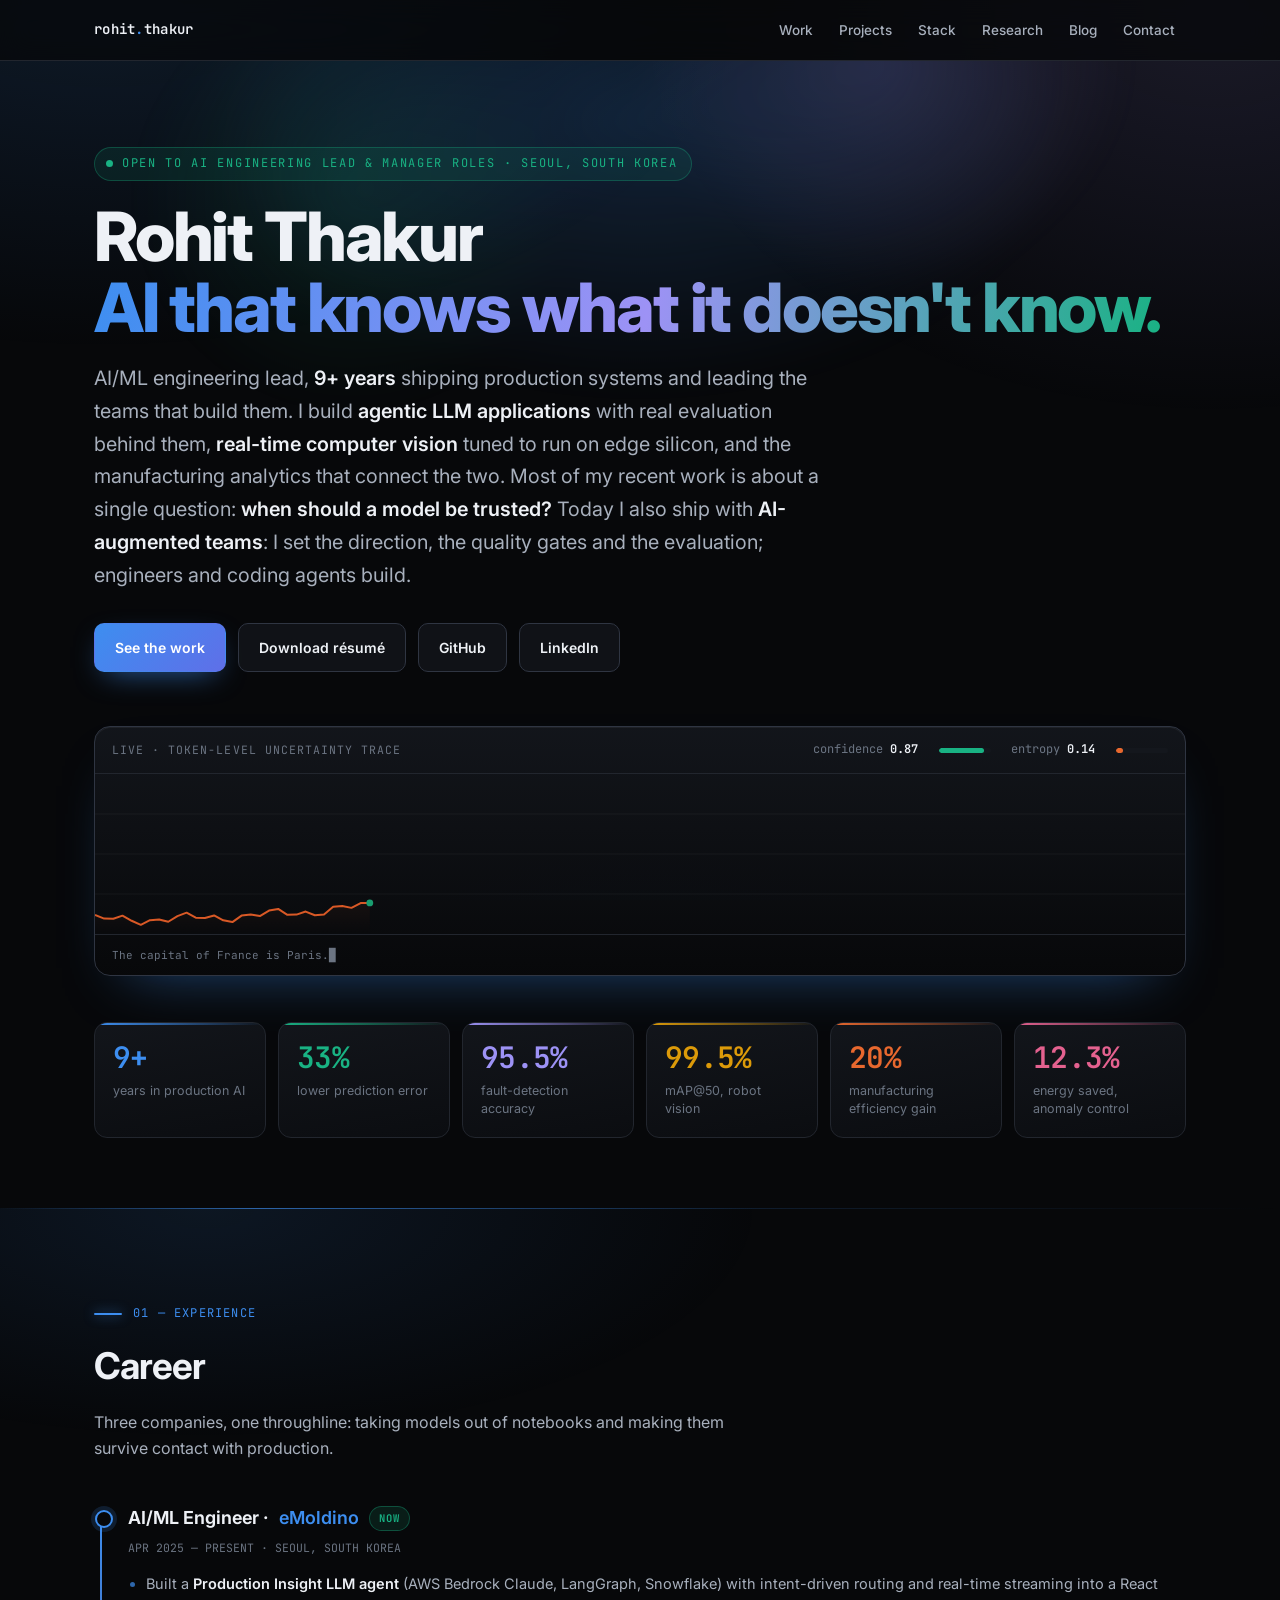
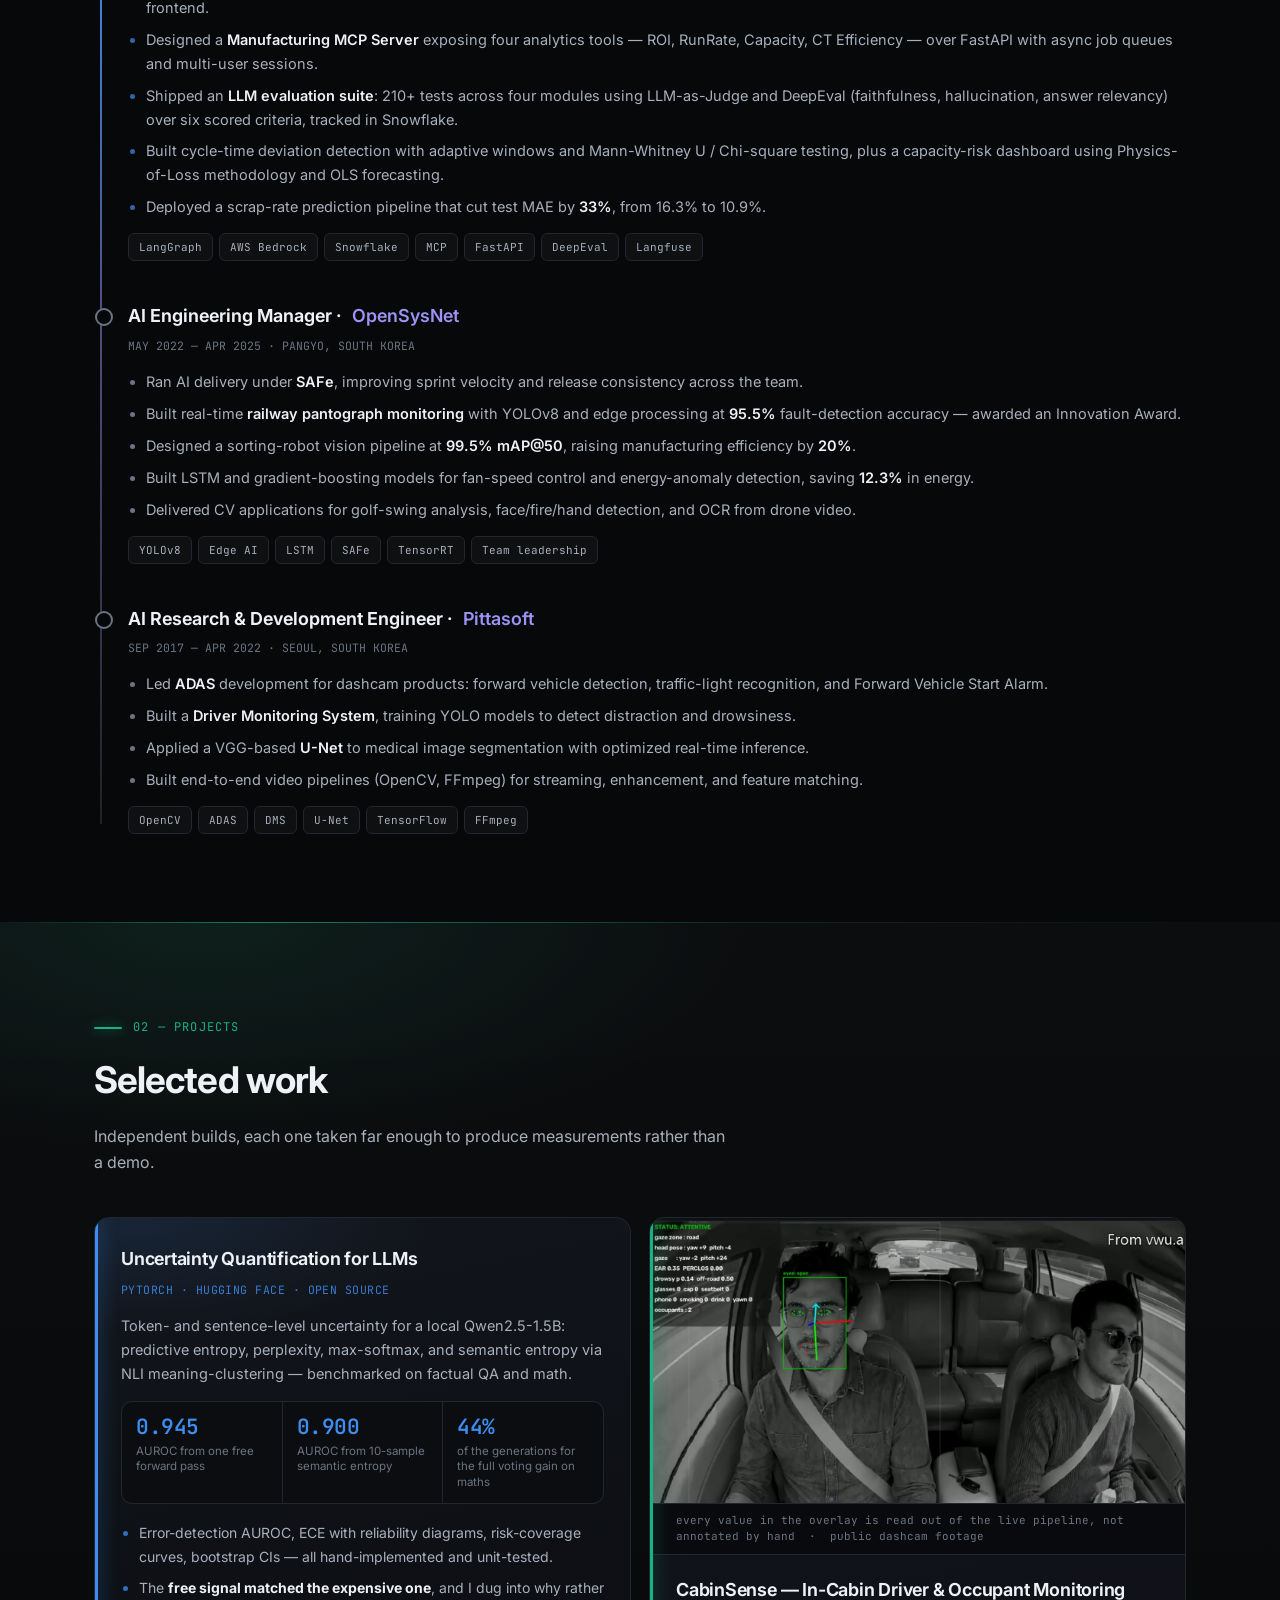
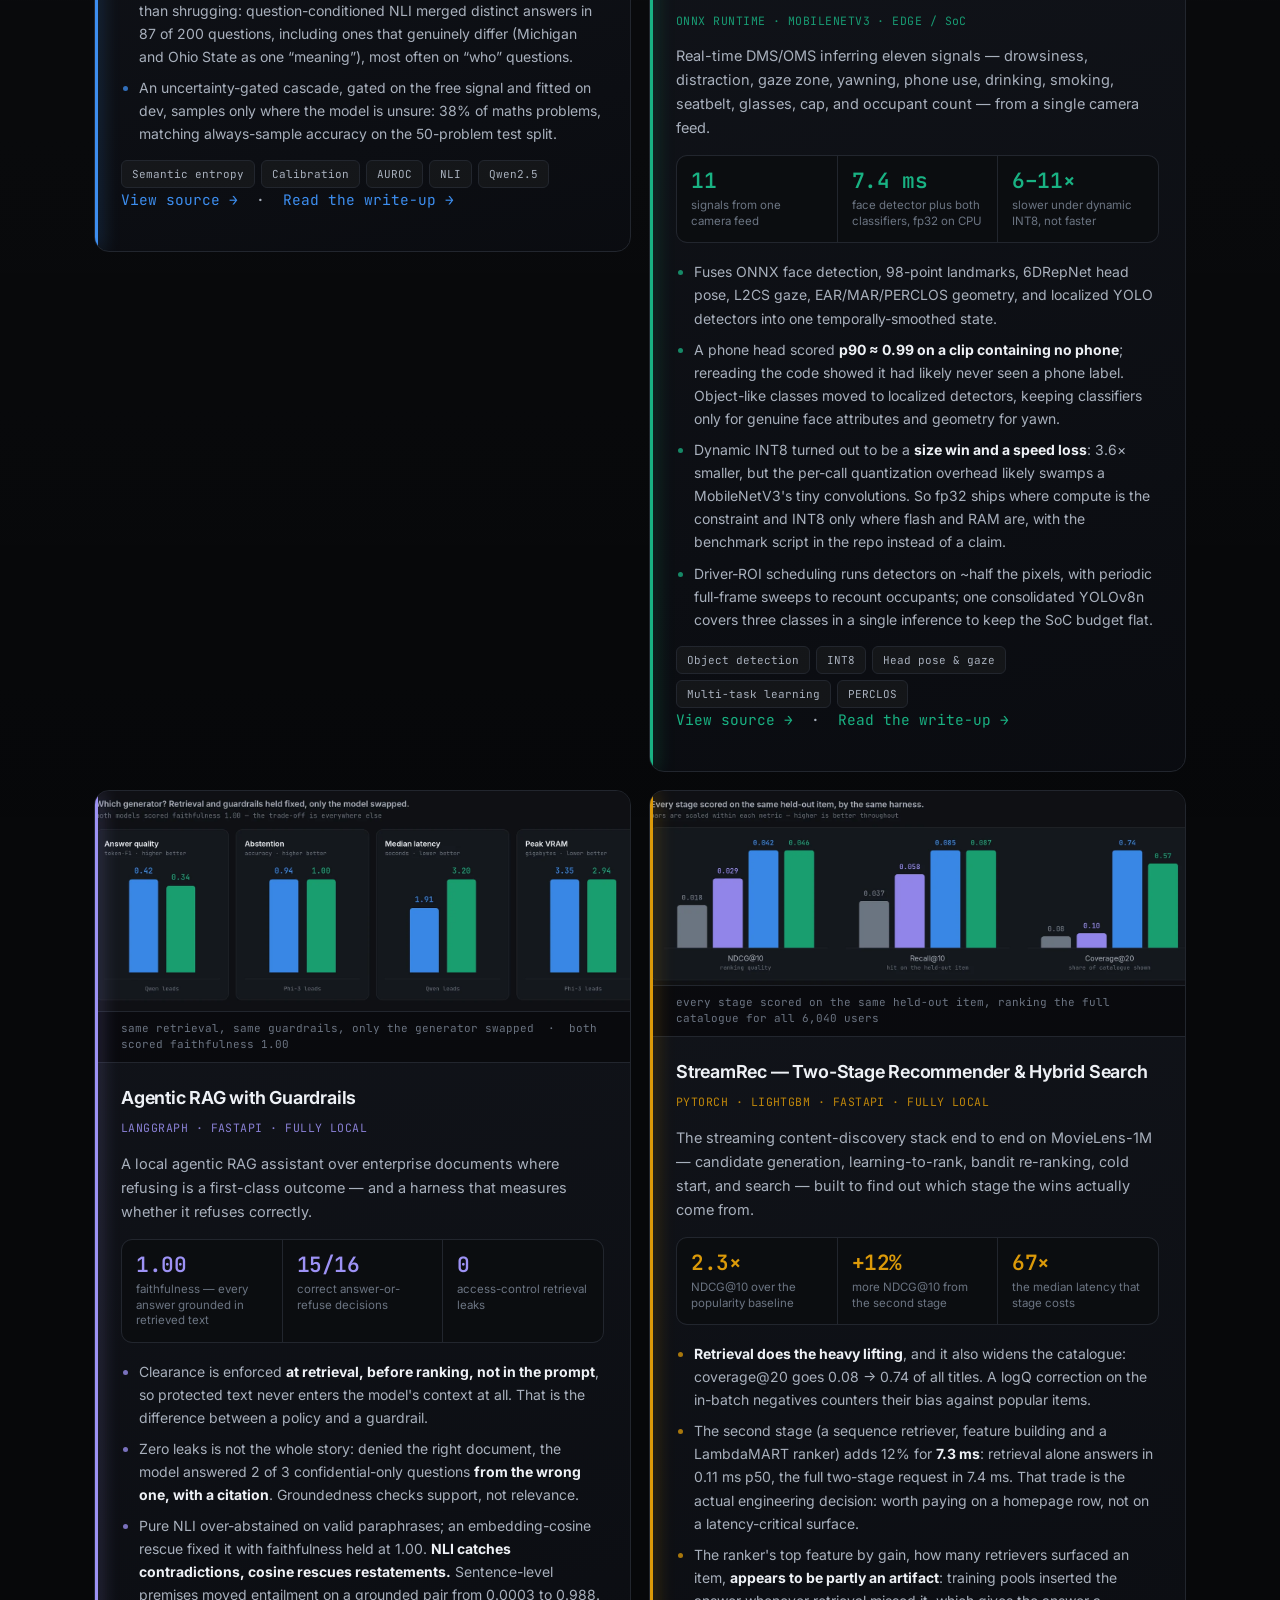
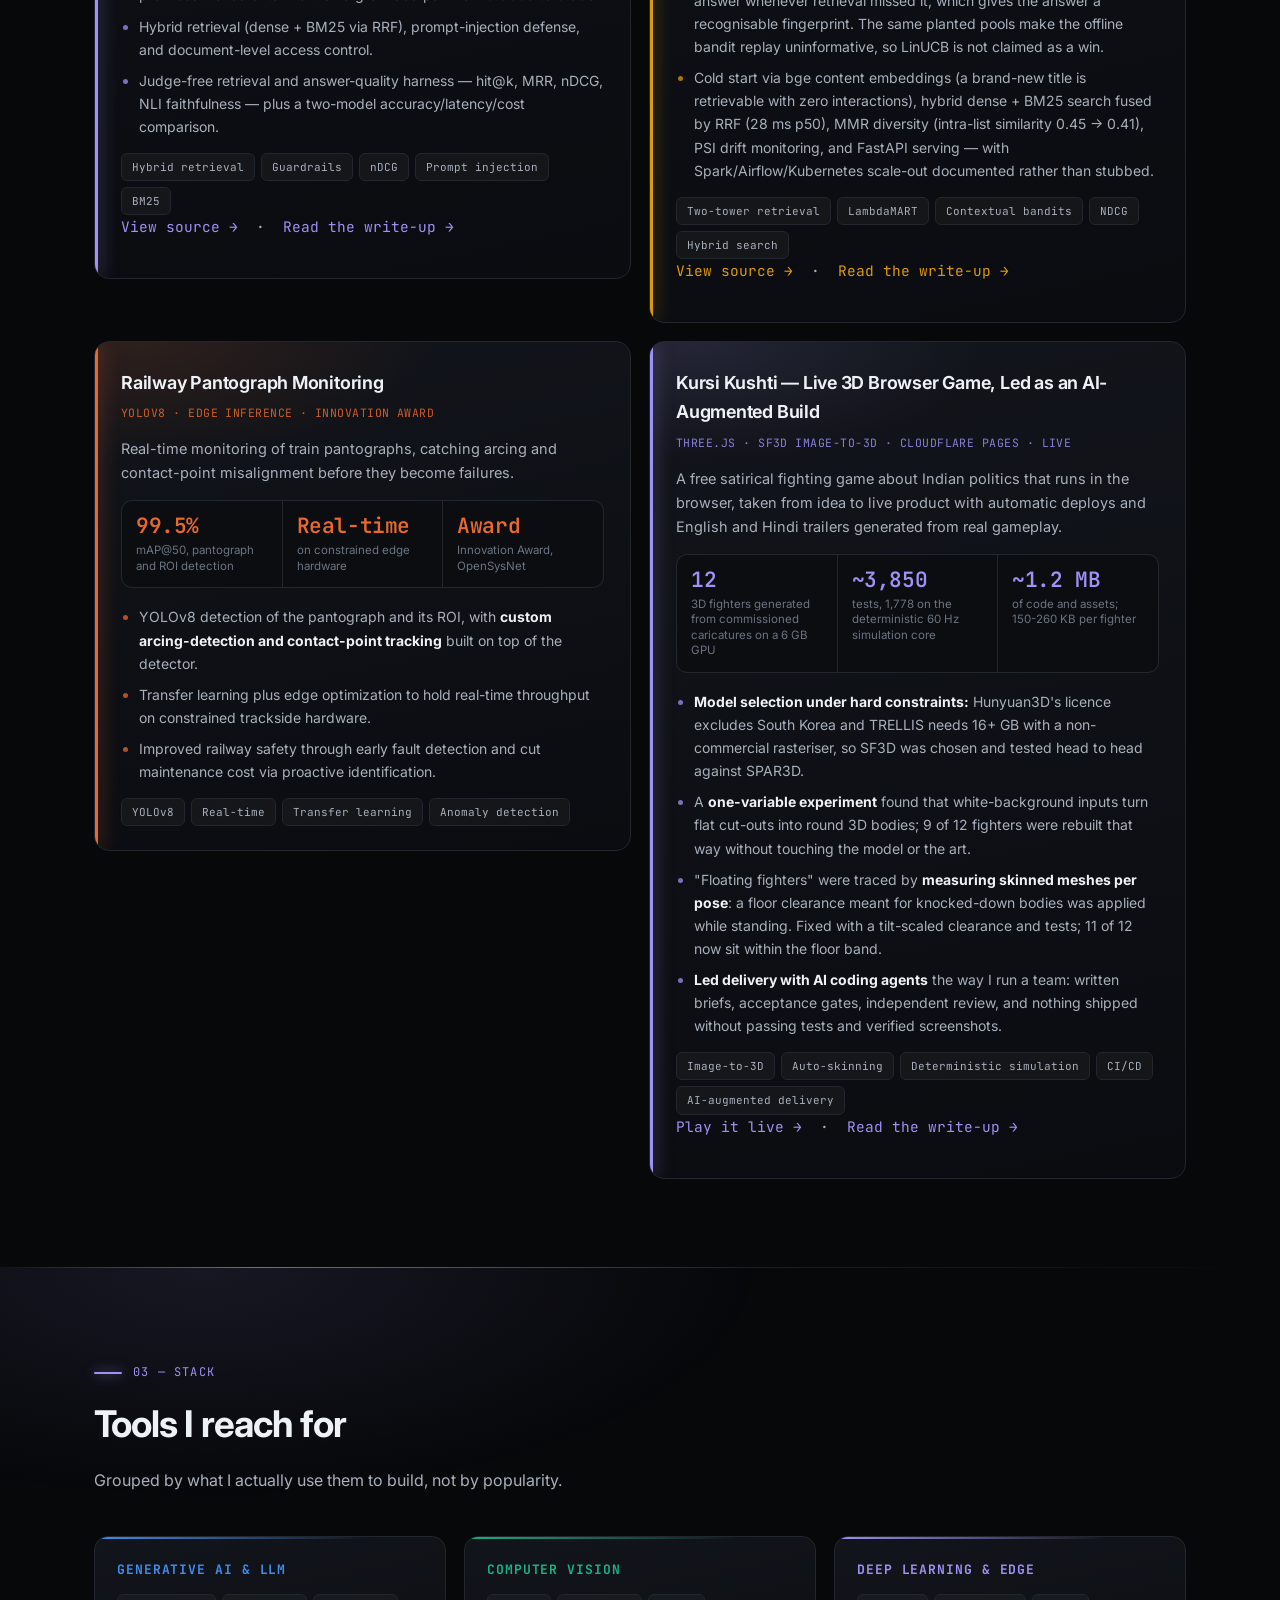
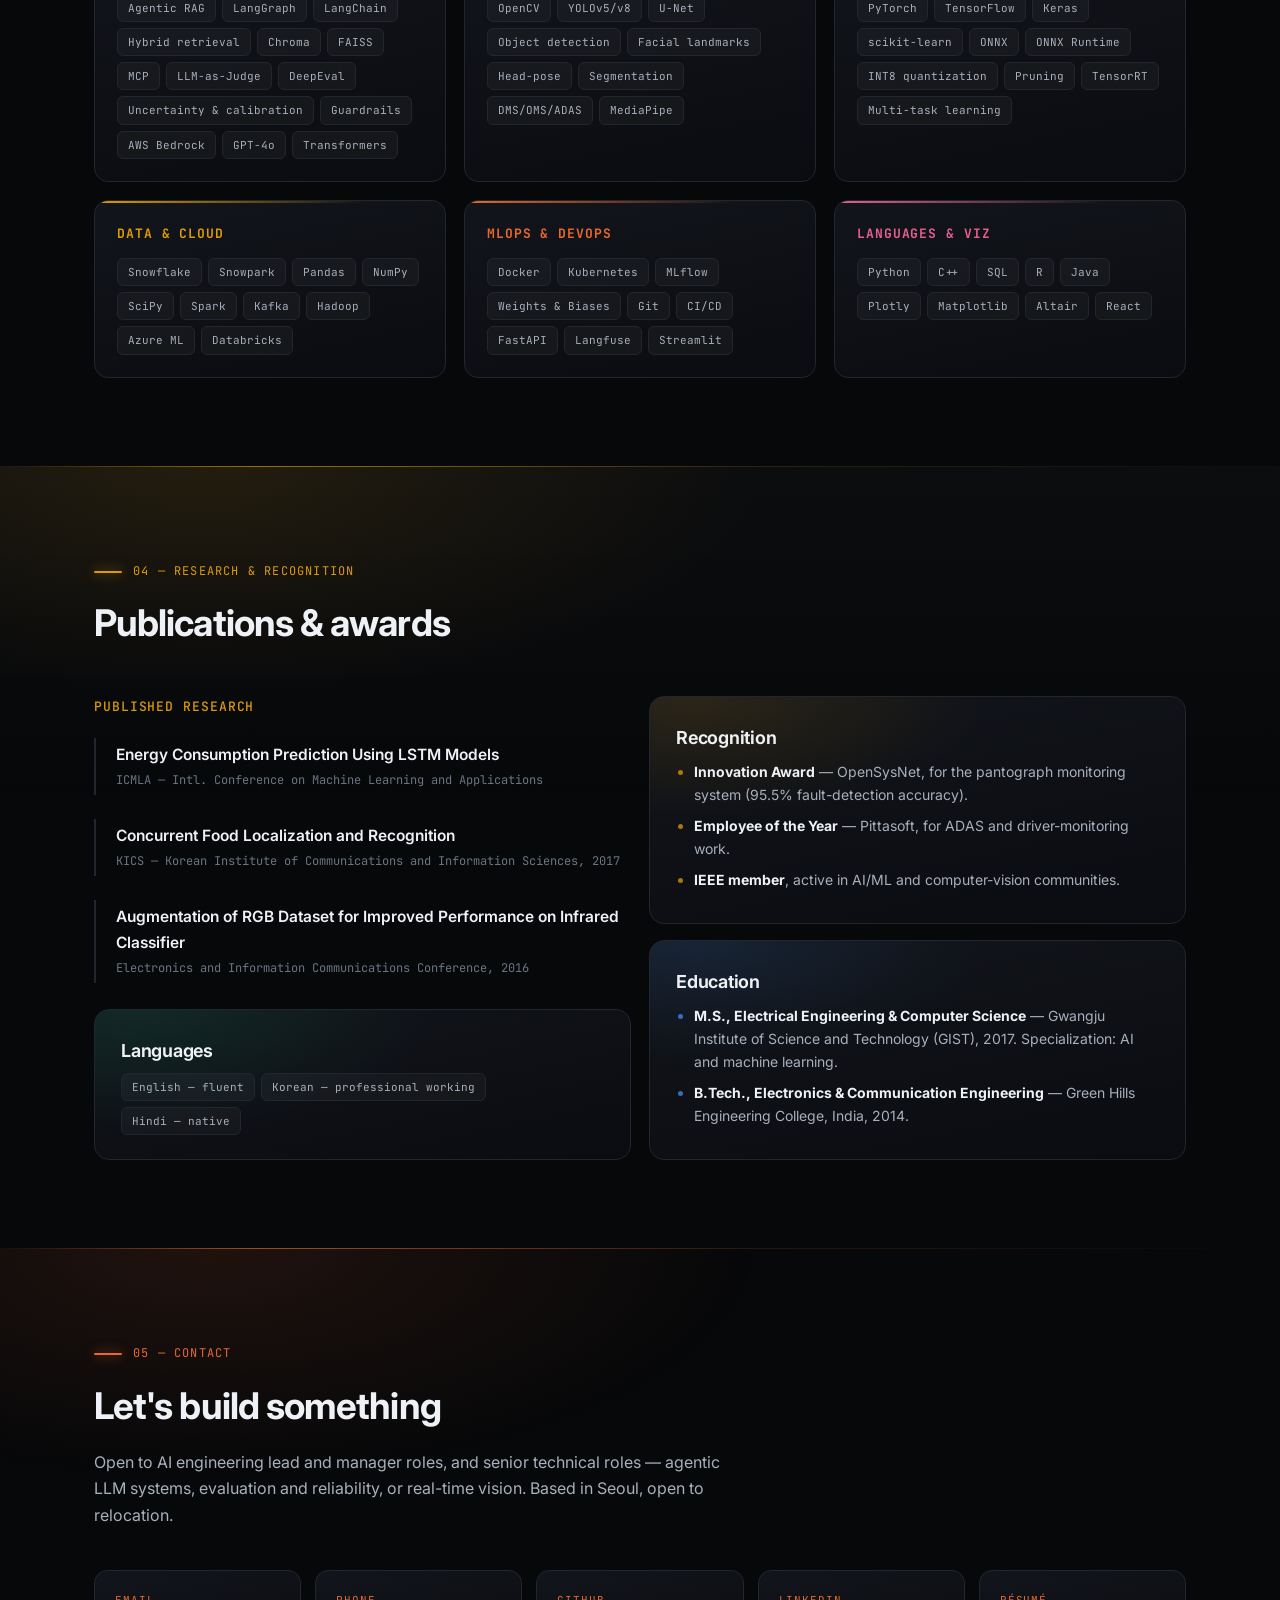
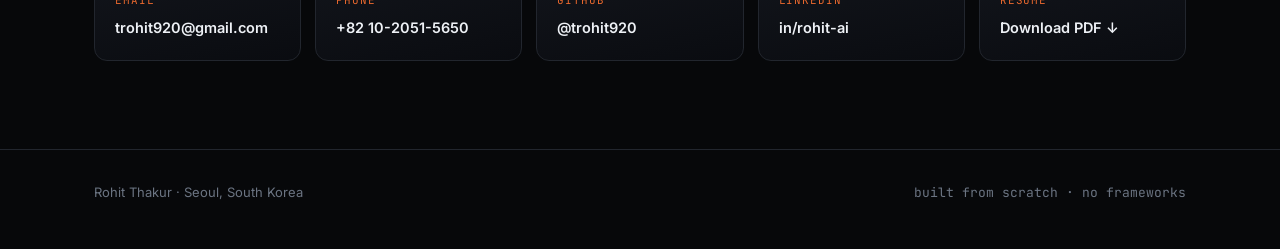
==== commit 03efb7dc: "Update experience to 9+ years across site, resume and retrospective post" ====
--- a/index.html
+++ b/index.html
@@ -4,10 +4,10 @@
 <meta charset="utf-8">
 <meta name="viewport" content="width=device-width, initial-scale=1">
 <title>Rohit Thakur — AI/ML Engineering Lead</title>
-<meta name="description" content="AI/ML engineering lead with 8+ years building and leading production AI: agentic LLM systems with measured evaluation, real-time edge computer vision, manufacturing analytics, and AI-augmented delivery. Seoul, South Korea.">
+<meta name="description" content="AI/ML engineering lead with 9+ years building and leading production AI: agentic LLM systems with measured evaluation, real-time edge computer vision, manufacturing analytics, and AI-augmented delivery. Seoul, South Korea.">
 <meta name="author" content="Rohit Thakur">
 <meta property="og:title" content="Rohit Thakur — AI/ML Engineering Lead">
-<meta property="og:description" content="AI/ML engineering lead: agentic LLM systems, uncertainty quantification, and real-time edge vision. 8+ years shipping production AI and leading the teams that build it.">
+<meta property="og:description" content="AI/ML engineering lead: agentic LLM systems, uncertainty quantification, and real-time edge vision. 9+ years shipping production AI and leading the teams that build it.">
 <meta property="og:type" content="website">
 <meta property="og:url" content="https://trohit920.github.io">
 <link rel="preconnect" href="https://fonts.googleapis.com">
@@ -347,7 +347,7 @@
     <div class="eyebrow"><span class="dot"></span>Open to AI engineering lead &amp; manager roles &middot; Seoul, South Korea</div>
     <h1>Rohit Thakur<br><span class="grad">AI that knows what it doesn't know.</span></h1>
     <p class="tagline">
-      AI/ML engineering lead, <b>8+ years</b> shipping production systems and
+      AI/ML engineering lead, <b>9+ years</b> shipping production systems and
       leading the teams that build them. I build
       <b>agentic LLM applications</b> with real evaluation behind them,
       <b>real-time computer vision</b> tuned to run on edge silicon, and the
@@ -382,7 +382,7 @@
     </div>
 
     <div class="metrics">
-      <div class="metric" style="--c:var(--blue);--c-rgb:var(--blue-rgb)"><div class="n">8+</div><div class="l">years in production AI</div></div>
+      <div class="metric" style="--c:var(--blue);--c-rgb:var(--blue-rgb)"><div class="n">9+</div><div class="l">years in production AI</div></div>
       <div class="metric" style="--c:var(--aqua);--c-rgb:var(--aqua-rgb)"><div class="n">33%</div><div class="l">lower prediction error</div></div>
       <div class="metric" style="--c:var(--violet);--c-rgb:var(--violet-rgb)"><div class="n">95.5%</div><div class="l">fault-detection accuracy</div></div>
       <div class="metric" style="--c:var(--yellow);--c-rgb:var(--yellow-rgb)"><div class="n">99.5%</div><div class="l">mAP@50, robot vision</div></div>
